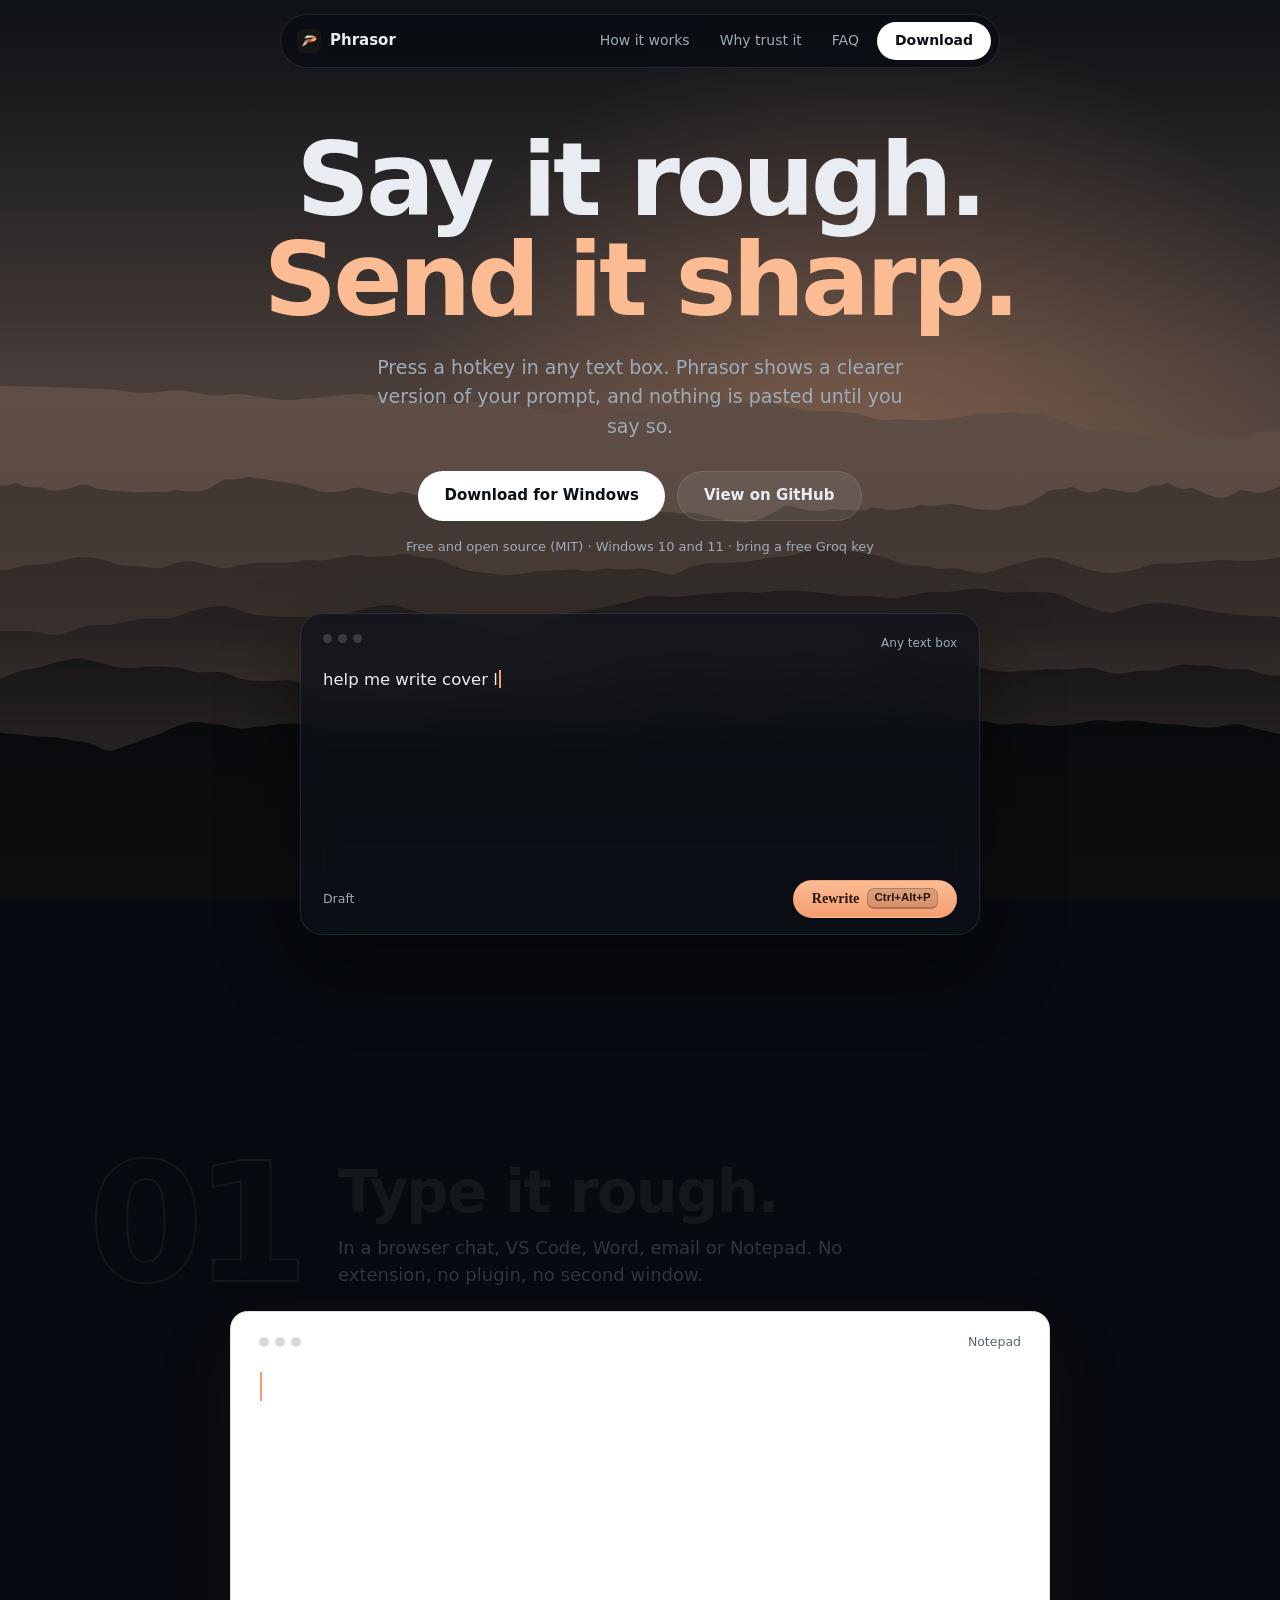
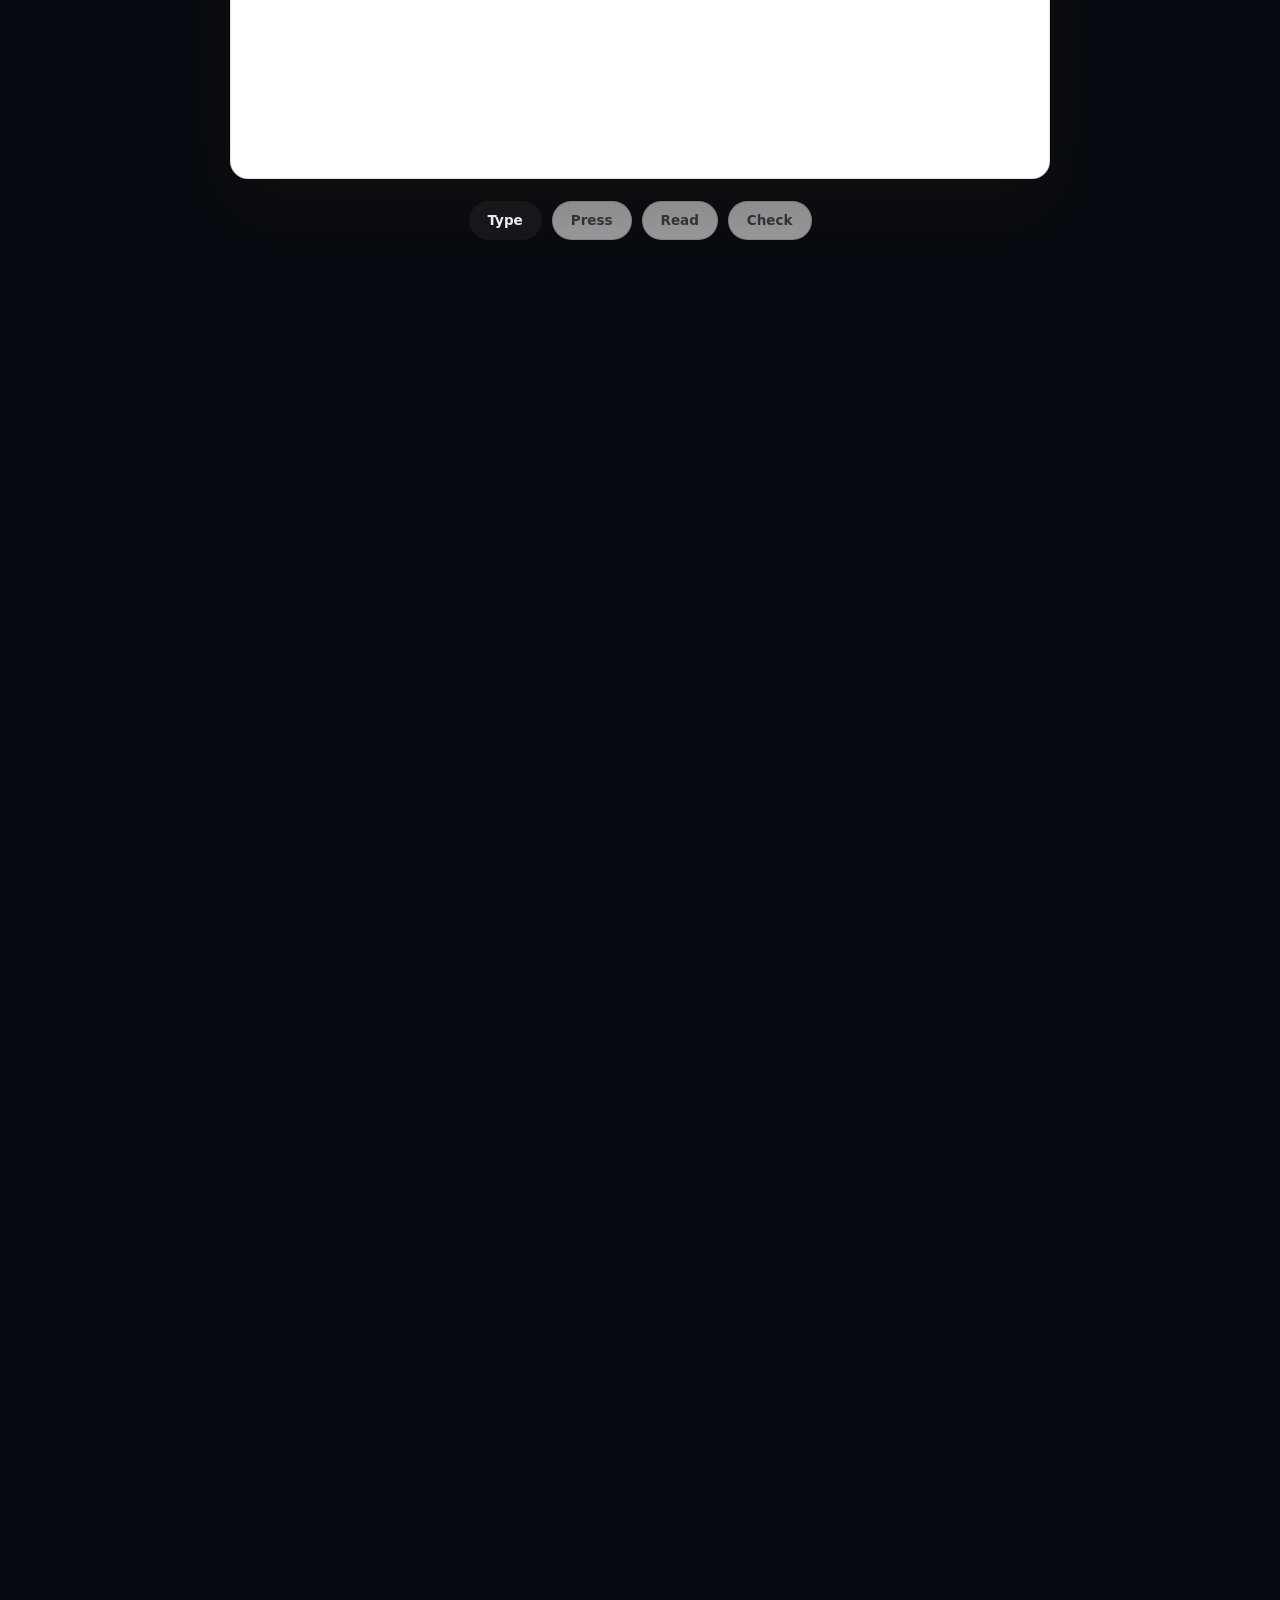
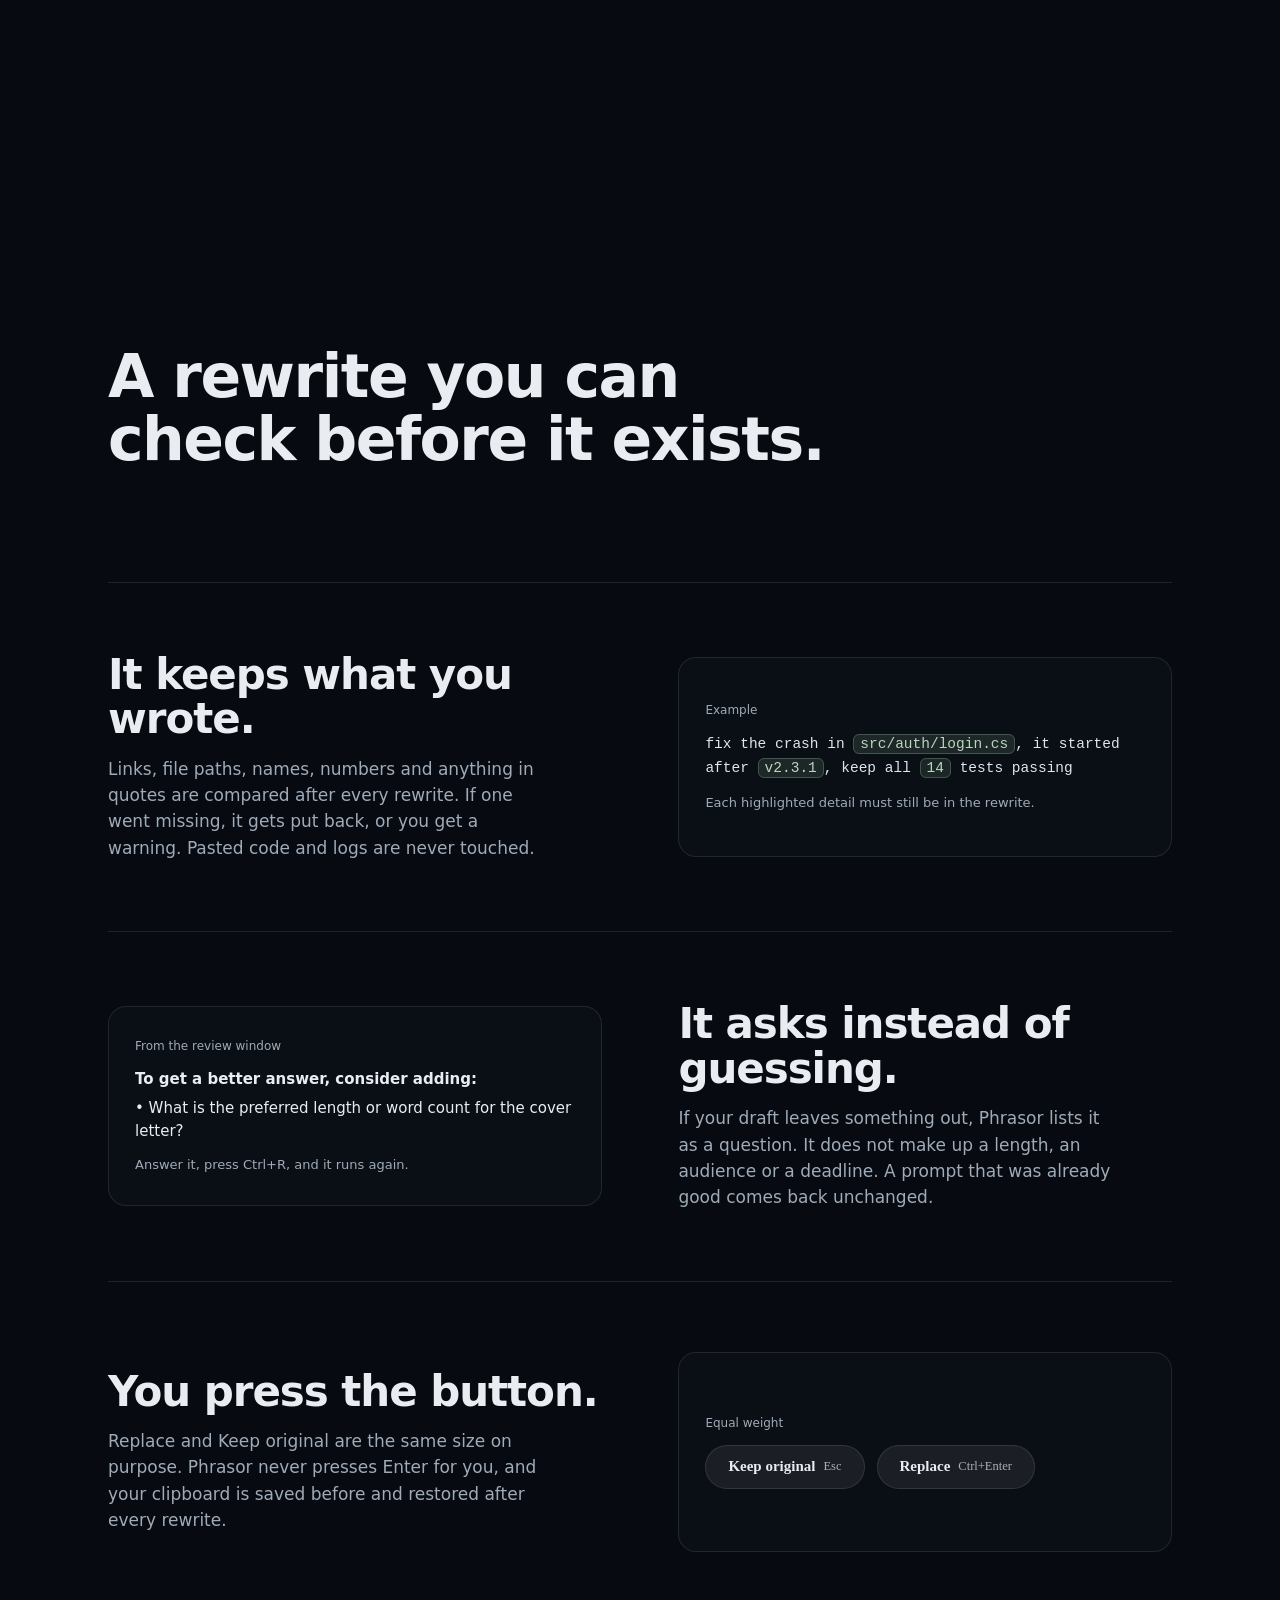
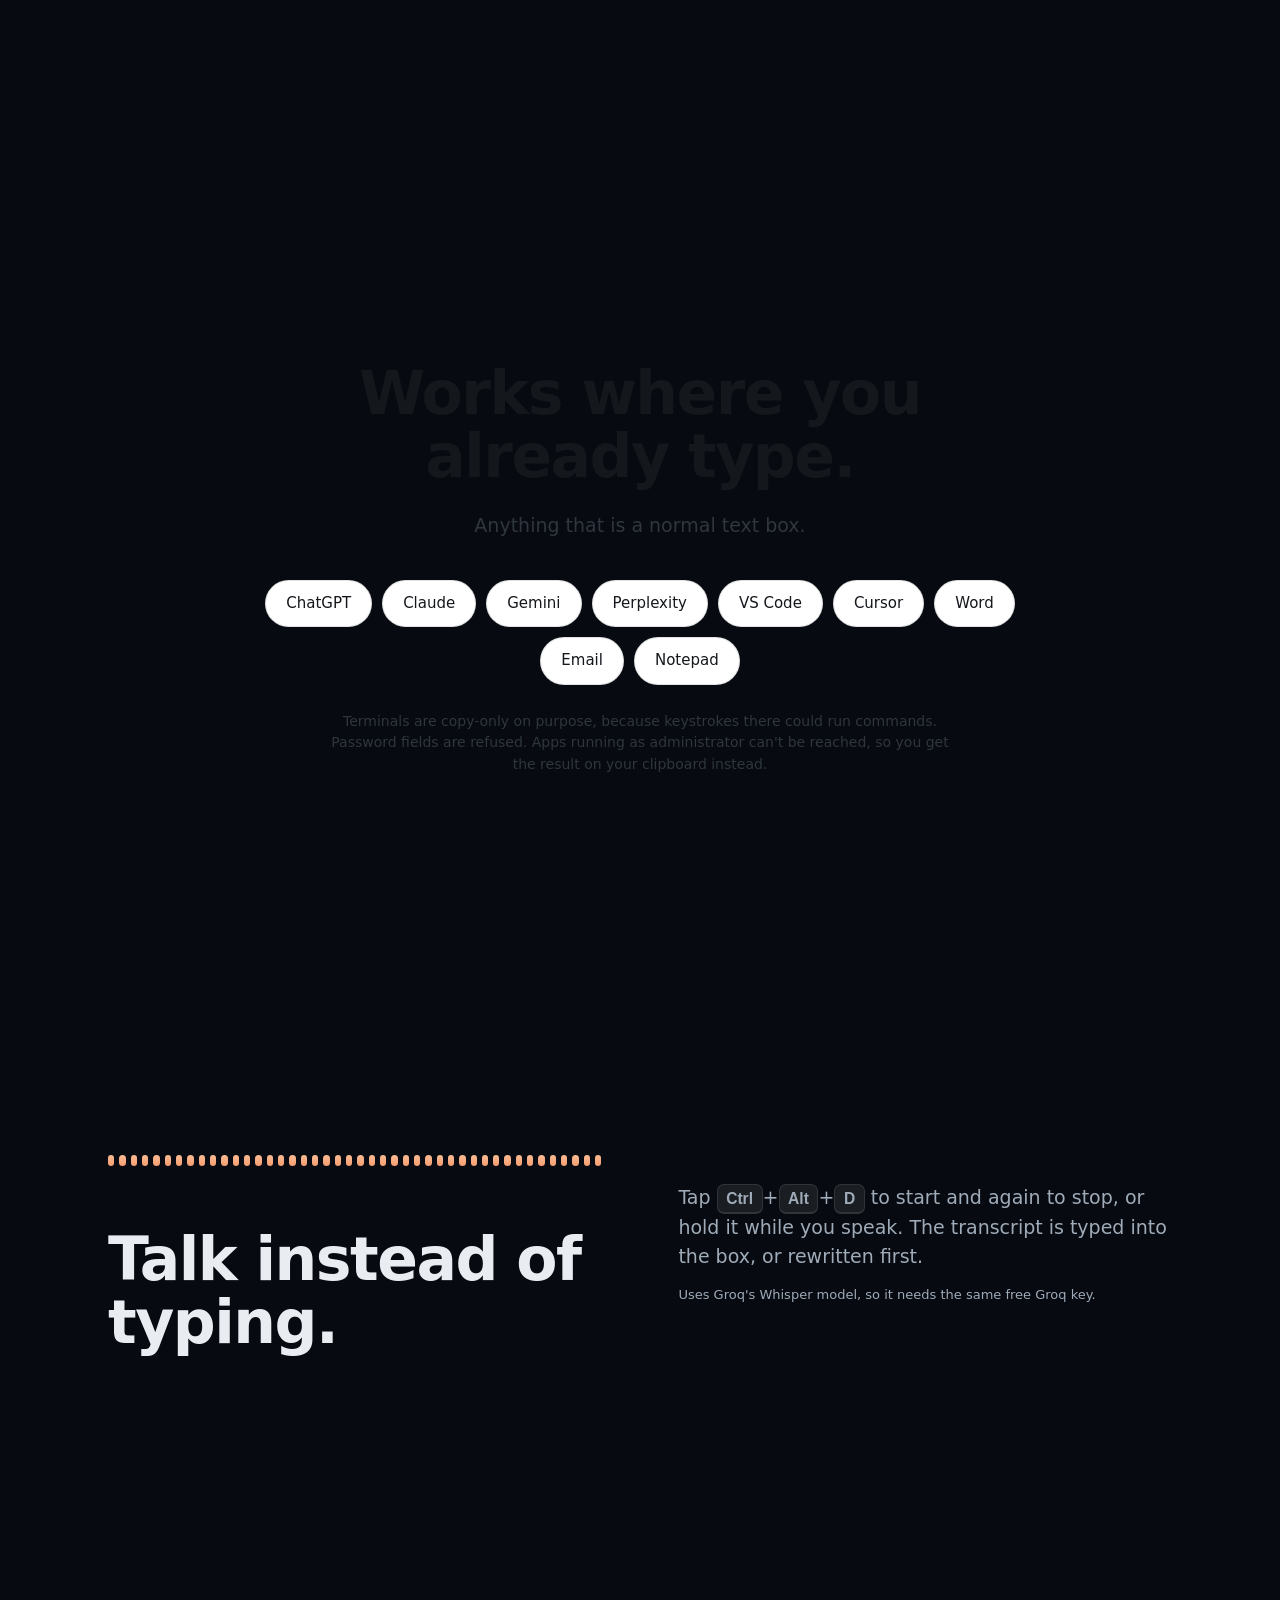
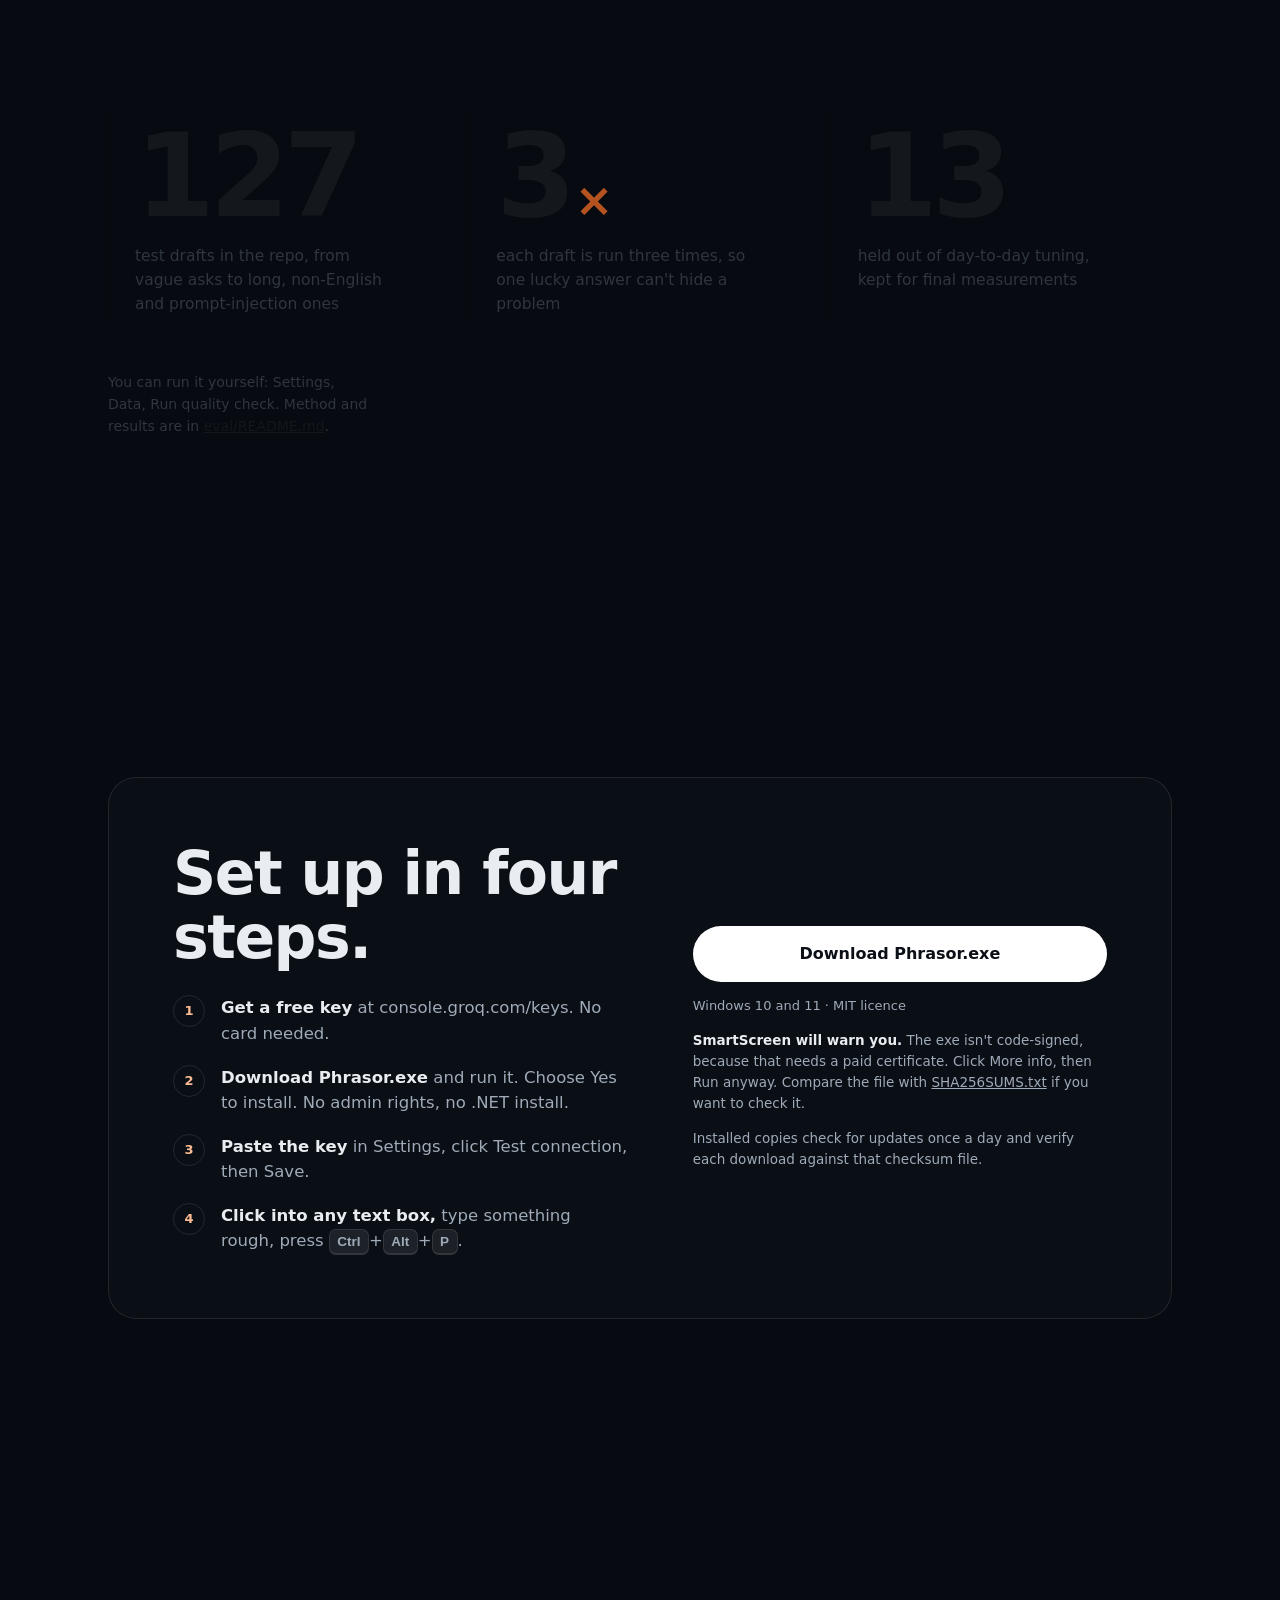
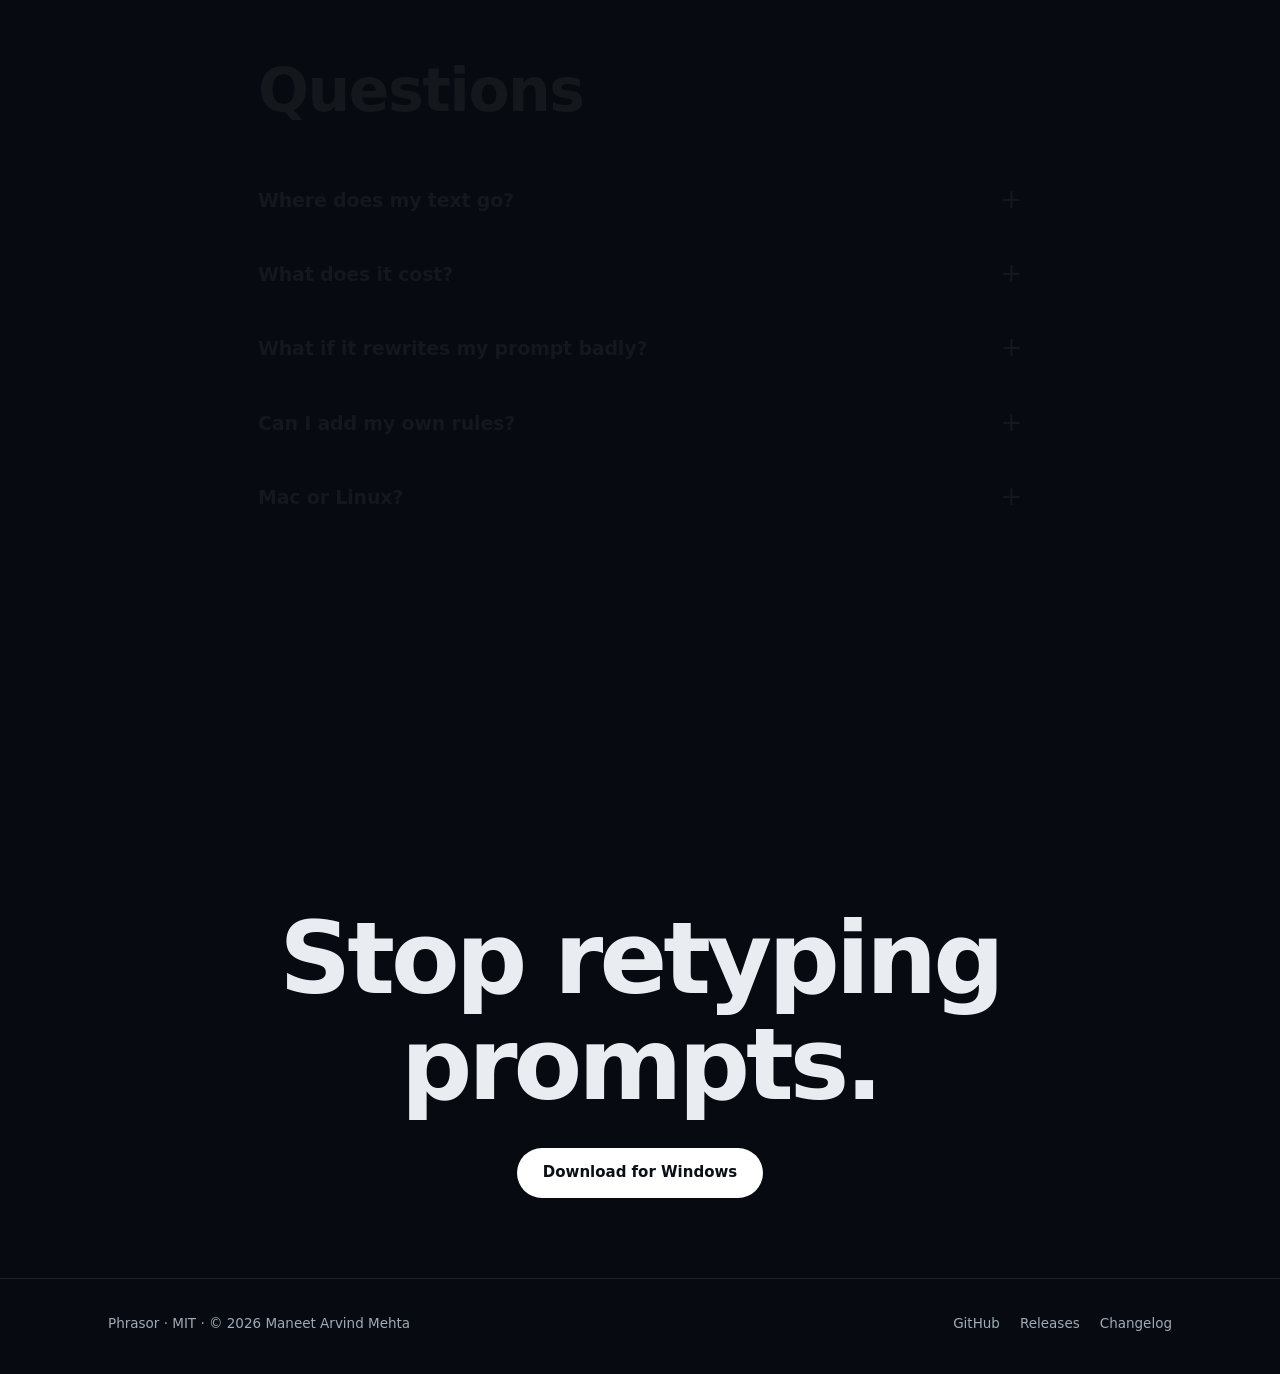
==== site/index.html @ 985789ff "docs: rename docs, site text and repo links to Phrasor (#171)" ====
<!DOCTYPE html>
<html lang="en">
<head>
<meta charset="utf-8">
<meta name="viewport" content="width=device-width,initial-scale=1">
<title>Phrasor: rough prompt in, clear prompt out</title>
<meta name="description" content="A free Windows tray app. Press a hotkey in any text box, read the rewrite, then decide whether it gets pasted.">
<link rel="preload" href="assets/fonts/inter-latin.woff2" as="font" type="font/woff2" crossorigin>
<link rel="icon" type="image/webp" href="media/icon.webp">
<meta name="theme-color" content="#070A10">
<style>
@font-face{font-family:Inter;font-style:normal;font-weight:300 800;font-display:swap;src:url(assets/fonts/inter-latin.woff2) format("woff2")}

:root{
  --ink:#070A10; --text:#E9EDF2; --muted:#9FABB8; --line:rgba(255,255,255,.10);
  --glass:rgba(13,17,25,.66); --peach:#F49D70; --peach-hi:#FBBC94; --green:#85AB8B;
  --r:18px;
}
*{box-sizing:border-box;margin:0;padding:0}
html{scroll-behavior:smooth}
body{background:var(--ink);color:var(--text);font-family:Inter,system-ui,sans-serif;font-optical-sizing:auto;line-height:1.55;-webkit-font-smoothing:antialiased;overflow-x:hidden}
#bg{position:fixed;inset:0;width:100%;height:100%;z-index:-2;display:block}
body::before{content:"";position:fixed;inset:0;z-index:-1;opacity:var(--ov,1);background:linear-gradient(180deg,rgba(5,8,13,.30),rgba(5,8,13,.18) 40%,rgba(5,8,13,.40));pointer-events:none}
a{color:inherit}
kbd{font:600 .82em/1 Inter,sans-serif;padding:.3em .55em;border-radius:7px;background:rgba(255,255,255,.08);border:1px solid var(--line);border-bottom-width:2px;white-space:nowrap}
.wrap{max-width:1120px;margin:0 auto;padding:0 28px}
h1,h2,h3{font-weight:600;letter-spacing:-.025em;line-height:1.06}
h2{font-size:clamp(34px,5vw,60px)}
.sub{color:var(--muted);font-size:clamp(16px,1.6vw,19px);max-width:520px}
.btn{display:inline-flex;align-items:center;gap:10px;height:50px;padding:0 26px;border-radius:999px;font-weight:600;font-size:15px;text-decoration:none;border:0;cursor:pointer;transition:transform .2s,background .2s}
.btn.w{background:#fff;color:#0B0F16}.btn.w:hover{transform:translateY(-2px);background:#f3f3f3}
.btn.g{background:rgba(255,255,255,.08);color:var(--text);border:1px solid var(--line)}.btn.g:hover{background:rgba(255,255,255,.14)}
section{position:relative}
.pad{padding:clamp(90px,14vw,170px) 0}

/* nav */
nav{position:fixed;top:14px;left:50%;transform:translateX(-50%);z-index:50;display:flex;align-items:center;gap:6px;padding:7px 8px 7px 16px;border-radius:999px;background:rgba(10,13,19,.86);backdrop-filter:blur(16px);-webkit-backdrop-filter:blur(16px);border:1px solid var(--line);width:min(720px,calc(100% - 24px))}
nav .brand{display:flex;align-items:center;gap:9px;font-weight:650;text-decoration:none;margin-right:auto;font-size:15px}
nav .brand img{width:24px;height:24px;border-radius:6px}
nav a.l{font-size:14px;color:var(--muted);text-decoration:none;padding:8px 12px;border-radius:999px}
nav a.l:hover{color:#fff;background:rgba(255,255,255,.07)}
nav .btn{height:38px;padding:0 18px;font-size:14px}
@media(max-width:640px){nav a.l{display:none}}

/* hero */
.hero{min-height:100vh;display:flex;align-items:center;padding:130px 0 80px;text-align:center}
.hero h1{font-size:clamp(44px,8vw,104px);letter-spacing:-.04em;line-height:.98}
.hero h1 em{font-style:normal;color:var(--peach-hi)}
.hero .sub{margin:22px auto 0;max-width:560px}
.hero .row{margin-top:30px;display:flex;gap:12px;justify-content:center;flex-wrap:wrap}
.note{margin-top:16px;font-size:13px;color:var(--muted)}
.rise{opacity:0;transform:translateY(22px);animation:rise .9s cubic-bezier(.2,.7,.2,1) forwards}
@keyframes rise{to{opacity:1;transform:none}}

/* composer demo */
.comp{margin:56px auto 0;width:min(680px,100%);text-align:left;background:var(--glass);backdrop-filter:blur(18px);-webkit-backdrop-filter:blur(18px);border:1px solid var(--line);border-radius:22px;padding:20px 22px 16px;position:relative;box-shadow:0 30px 80px rgba(0,0,0,.45)}
.comp .win{display:flex;gap:6px;margin-bottom:14px}
.comp .win i{width:9px;height:9px;border-radius:50%;background:rgba(255,255,255,.16)}
.comp .win span{margin-left:auto;font-size:12px;color:var(--muted)}
.comp .body{min-height:132px;font-size:16.5px;line-height:1.6;position:relative}
.comp .draft,.comp .imp{transition:opacity .5s,filter .5s}
.comp .draft.gone{opacity:0;filter:blur(6px)}
.comp .imp{position:absolute;inset:0;opacity:0}
.comp .imp.in{opacity:1}
.comp .imp p+p{margin-top:8px}
.caret{display:inline-block;width:2px;height:1.1em;background:var(--peach);vertical-align:-.18em;margin-left:1px;animation:blink 1s steps(1) infinite}
@keyframes blink{50%{opacity:0}}
mark{background:rgba(244,157,112,.22);color:var(--peach-hi);border-radius:5px;padding:0 3px}
.comp .q{margin-top:12px;font-size:13.5px;color:var(--muted);border-top:1px solid var(--line);padding-top:12px;opacity:0;transform:translateY(6px);transition:.5s}
.comp .q.in{opacity:1;transform:none}
.comp .q b{color:var(--text);font-weight:600}
.comp .bar{margin-top:14px;display:flex;align-items:center;gap:10px}
.comp .bar .hint{font-size:12.5px;color:var(--muted);margin-right:auto}
@media(max-width:480px){.comp .bar{flex-wrap:wrap;justify-content:flex-end}}
.pill{height:38px;padding:0 18px;border-radius:999px;border:1px solid var(--line);background:rgba(255,255,255,.07);color:var(--text);font:600 14px Inter;display:inline-flex;align-items:center;gap:8px;transition:.25s}
.pill.main{background:linear-gradient(180deg,var(--peach-hi),var(--peach));color:#2a1409;border-color:transparent}
.pill.press{transform:scale(.95)}
.pill.heat{box-shadow:0 0 0 6px rgba(244,157,112,.18)}
.pill[hidden]{display:none}
.cursor{position:absolute;left:0;top:0;width:18px;height:18px;pointer-events:none;opacity:0;transition:transform .9s cubic-bezier(.5,0,.2,1),opacity .3s;z-index:3}
.done{position:absolute;right:22px;bottom:70px;font-size:12.5px;color:var(--green);opacity:0;transition:.4s}
.done.in{opacity:1}

/* how it works: pinned workbench */
.how{height:440vh}
.pin{position:sticky;top:0;height:100vh;display:flex;align-items:center;padding-top:70px}
.pin .wrap{display:flex;flex-direction:column;gap:22px;width:100%;max-width:1160px}
.hd{display:grid;grid-template-columns:auto 1fr;gap:clamp(18px,3vw,44px);align-items:center}
.num{font-size:clamp(84px,13vw,176px);font-weight:700;line-height:.78;letter-spacing:-.06em;color:transparent;-webkit-text-stroke:2px #14171C;transition:transform .5s cubic-bezier(.2,.7,.2,1),opacity .4s}
.num.flip{transform:translateY(14px);opacity:0}
.txt{position:relative;min-height:clamp(96px,14vh,132px)}
.sr{position:absolute;width:1px;height:1px;overflow:hidden;clip-path:inset(50%);white-space:nowrap}
.step{position:absolute;inset:0;opacity:0;transform:translateY(20px);transition:opacity .5s,transform .5s;pointer-events:none}
.step.on{opacity:1;transform:none}
.step h3{font-size:clamp(32px,4.6vw,64px);margin-bottom:10px}
.step p{color:var(--muted);font-size:clamp(15px,1.5vw,18px);max-width:560px}
.stage{position:relative;height:min(52vh,540px);width:100%}
.layer{position:absolute;inset:0;display:grid;place-items:center;opacity:0;transform:translateY(26px) scale(.98);transition:opacity .55s,transform .7s cubic-bezier(.2,.7,.2,1);pointer-events:none}
.layer.on{opacity:1;transform:none}
.nw{position:relative;width:min(820px,100%);height:100%;background:#fff;border:1px solid var(--line);border-radius:18px;box-shadow:0 30px 70px rgba(50,35,20,.22);padding:20px 28px;overflow:hidden}
.nw .t{display:flex;gap:6px;margin-bottom:16px;align-items:center}
.nw .t i{width:10px;height:10px;border-radius:50%;background:rgba(20,24,29,.16)}
.nw .t span{margin-left:auto;font-size:12.5px;color:#5a636d}
.nw p{font:400 clamp(18px,2.3vw,26px)/1.6 Inter;color:#1b2027;letter-spacing:-.01em}
.nw.dim p{opacity:.5}
.scan{position:absolute;left:0;right:0;top:0;height:90px;background:linear-gradient(180deg,rgba(244,157,112,0),rgba(244,157,112,.38) 85%,rgba(244,157,112,.9));opacity:0}
.layer.on .scan{animation:scan 1.6s ease-in-out .4s infinite}
@keyframes scan{0%{transform:translateY(-100%);opacity:0}15%{opacity:1}85%{opacity:1}100%{transform:translateY(calc(min(52vh,540px)));opacity:0}}
.keyrow{position:absolute;inset:0;display:flex;flex-direction:column;align-items:center;justify-content:center;gap:18px;background:radial-gradient(closest-side,rgba(236,231,222,.85),rgba(236,231,222,0))}
.keys{display:flex;align-items:center;gap:14px}
.keys b{color:#58616B;font-weight:400;font-size:28px}
.keys kbd{font-size:clamp(26px,5vw,54px);padding:.6em .9em;border-radius:16px;background:#14171C;color:#fff;border:0;border-bottom:7px solid #000;opacity:0;transform:translateY(-70px)}
.layer.on .keys kbd{animation:drop .5s cubic-bezier(.3,1.4,.5,1) forwards}
.layer.on .keys kbd:nth-of-type(2){animation-delay:.2s}.layer.on .keys kbd:nth-of-type(3){animation-delay:.4s}
@keyframes drop{0%{opacity:0;transform:translateY(-70px)}70%{opacity:1;transform:translateY(4px);border-bottom-width:2px}100%{opacity:1;transform:translateY(3px);border-bottom-width:3px}}
.keyrow small{font-size:15px;color:#2a3037;background:rgba(255,255,255,.8);padding:7px 16px;border-radius:999px;border:1px solid var(--line)}
.ann{position:relative;width:min(100%,calc(min(52vh,540px)*1.3615));aspect-ratio:802/589}
.shot{width:100%;height:100%;display:block;border-radius:16px;border:1px solid rgba(20,24,29,.25);box-shadow:0 30px 70px rgba(50,35,20,.3)}
.tag{position:absolute;display:inline-flex;align-items:center;gap:7px;font-size:clamp(10.5px,1.15vw,13px);font-weight:600;color:#fff;background:#14171C;padding:6px 12px;border-radius:999px;white-space:nowrap;box-shadow:0 8px 20px rgba(0,0,0,.35);opacity:0;transform:translateY(8px) scale(.92)}
.tag::before{content:"";width:7px;height:7px;border-radius:50%;background:var(--c,#F49D70)}
.layer.on .tag{animation:pop .5s cubic-bezier(.2,.9,.3,1.2) forwards;animation-delay:calc(.35s + var(--i,0)*.18s)}
@keyframes pop{to{opacity:1;transform:none}}
.rail{display:flex;gap:10px;justify-content:center}
.rail span{font-size:13.5px;font-weight:600;color:#2F363E;padding:8px 18px;border-radius:999px;border:1px solid rgba(20,24,29,.14);background:rgba(255,255,255,.6);transition:.35s}
.rail span.on{background:#14171C;color:#fff;border-color:#14171C}
@media(max-width:820px){.hd{grid-template-columns:1fr;gap:6px}.num{font-size:72px}.how{height:480vh}.stage{height:44vh}.txt{min-height:120px}.ann{width:min(100%,calc(44vh*1.3615))}.keys kbd{font-size:24px}}

/* trust rows */
.trust h2{max-width:760px;margin-bottom:clamp(60px,9vw,110px)}
.tr{display:grid;grid-template-columns:1fr 1fr;gap:clamp(30px,6vw,90px);align-items:center;padding:clamp(40px,6vw,70px) 0;border-top:1px solid var(--line)}
.tr:nth-child(odd) .vis{order:-1}
.tr h3{font-size:clamp(28px,3.4vw,42px);margin-bottom:14px}
.tr p{color:var(--muted);font-size:17px;max-width:440px}
.vis{background:var(--glass);backdrop-filter:blur(16px);border:1px solid var(--line);border-radius:var(--r);padding:26px;min-height:200px;display:flex;flex-direction:column;justify-content:center;gap:12px}
.vis .lab{font-size:12px;color:var(--muted)}
.mono{font:500 14.5px/1.7 ui-monospace,"Cascadia Mono",Consolas,monospace;color:#dfe5ec}
.keep{display:inline;border-radius:6px;padding:1px 6px;background:rgba(133,171,139,.16);color:#b9d6be;border:1px solid rgba(133,171,139,.35)}
.arrow{color:var(--muted);font-size:13px}
.qbox{font-size:15px;line-height:1.55}.qbox b{display:block;margin-bottom:6px}
.eq{display:flex;gap:12px;flex-wrap:wrap}
.eq .pill{height:44px;padding:0 22px;font-size:15px}
.eq .pill small{opacity:.7;font-weight:500}
@media(max-width:820px){.tr{grid-template-columns:1fr}.tr:nth-child(odd) .vis{order:0}}

/* where */
.where .wrap{text-align:center}
.where h2{margin:0 auto 22px;max-width:760px}
.chips{display:flex;flex-wrap:wrap;gap:10px;justify-content:center;max-width:760px;margin:40px auto 0}
.chips span{padding:11px 20px;border-radius:999px;border:1px solid var(--line);background:var(--glass);backdrop-filter:blur(10px);font-weight:500;font-size:15px}
.where .sub{margin:0 auto}
.fine{margin-top:26px;font-size:14px;color:var(--muted);max-width:620px;margin-left:auto;margin-right:auto}

/* voice */
.voice .wrap{display:grid;grid-template-columns:1fr 1fr;gap:clamp(30px,6vw,90px);align-items:center}
.voice h2{margin-bottom:18px}
.wave{display:flex;align-items:center;gap:5px;height:90px;margin-bottom:22px}
.wave i{flex:1;max-width:7px;border-radius:4px;background:linear-gradient(var(--peach-hi),var(--peach));height:12%;animation:wv 1.2s ease-in-out infinite}
@keyframes wv{0%,100%{height:12%}50%{height:var(--h)}}
@media(max-width:820px){.voice .wrap{grid-template-columns:1fr}}

/* numbers */
.nums .wrap{display:grid;grid-template-columns:repeat(3,1fr);gap:20px;text-align:left}
.nums .c{border-left:1px solid var(--line);padding:6px 0 6px 26px}
.nums .big{font-size:clamp(64px,9vw,120px);font-weight:600;letter-spacing:-.05em;line-height:1}
.nums .big small{font-size:.4em;color:var(--peach-hi);letter-spacing:-.02em;margin-left:4px}
.nums p{color:var(--muted);margin-top:10px;max-width:260px;font-size:15.5px}
.nums .foot{grid-column:1/-1;margin-top:30px;font-size:14px;color:var(--muted)}
.nums .foot a{color:var(--text)}
@media(max-width:820px){.nums .wrap{grid-template-columns:1fr;gap:40px}}

/* install */
.inst .box{background:var(--glass);backdrop-filter:blur(18px);border:1px solid var(--line);border-radius:28px;padding:clamp(28px,5vw,64px);display:grid;grid-template-columns:1.1fr 1fr;gap:clamp(30px,5vw,70px)}
.inst h2{margin-bottom:26px}
.inst ol{list-style:none;counter-reset:s;display:grid;gap:18px}
.inst li{counter-increment:s;display:flex;gap:16px;color:var(--muted);font-size:16.5px}
.inst li::before{content:counter(s);flex:none;width:30px;height:30px;border-radius:50%;border:1px solid var(--line);display:grid;place-items:center;font-size:13px;font-weight:600;color:var(--peach-hi)}
.inst li b{color:var(--text);font-weight:600}
.inst .side{display:flex;flex-direction:column;gap:14px;justify-content:center}
.ver{font-size:13px;color:var(--muted)}
.side .btn{height:56px;font-size:16px;justify-content:center}
.side .small{font-size:13.5px;color:var(--muted)}
.side .small b{color:var(--text)}
@media(max-width:820px){.inst .box{grid-template-columns:1fr}}

/* faq */
.faq .wrap{max-width:820px}
.faq h2{margin-bottom:40px}
details{border-top:1px solid var(--line);padding:22px 0}
details:last-of-type{border-bottom:1px solid var(--line)}
summary{cursor:pointer;list-style:none;display:flex;justify-content:space-between;gap:20px;font-size:19px;font-weight:550;letter-spacing:-.01em}
summary::-webkit-details-marker{display:none}
summary::after{content:"+";font-weight:300;font-size:26px;line-height:1;color:var(--muted);transition:transform .3s}
details[open] summary::after{transform:rotate(45deg)}
details p{color:var(--muted);margin-top:12px;max-width:640px;font-size:16.5px}

/* close + footer */
.close{text-align:center;padding:clamp(100px,16vw,200px) 0 80px}
.close h2{font-size:clamp(44px,8vw,100px);letter-spacing:-.04em;margin-bottom:30px}
footer{padding:34px 0 40px;border-top:1px solid var(--line);font-size:13.5px;color:var(--muted)}
footer .wrap{display:flex;gap:20px;flex-wrap:wrap;align-items:center}
footer a{text-decoration:none}footer a:hover{color:#fff}
footer .sp{margin-left:auto}


/* light sections */
.light{color:#14171C;--text:#14171C;--muted:#2F363E;--line:rgba(20,24,29,.13);--glass:rgba(255,255,255,.72);--peach-hi:#B4531F}
.light kbd{background:rgba(20,24,29,.06)}
.light .btn.w{background:#14171C;color:#fff}.light .btn.w:hover{background:#000}
.light mark{background:rgba(244,157,112,.32);color:#7E3210}
.light .chips span{background:#fff;color:#14171C}
.light .vis{backdrop-filter:none}
.light .shot{box-shadow:0 24px 60px rgba(40,30,20,.22)}
.light .fake{background:#fff;color:#14171C}.light .fake p{color:#222831}.light .fake .t i{background:rgba(20,24,29,.16)}
.light .keys{background:#fff}
.light .layer.on .keys kbd{background:rgba(244,157,112,.28);border-color:rgba(180,83,31,.6);color:#7E3210}
.light .dots i{background:rgba(20,24,29,.16)}.light .dots i.on{background:#C2602F}
.light .cap{background:rgba(20,24,29,.78)}
.light .nums .big small,.light .step .n{color:#B4531F}
.light .num{-webkit-text-stroke-color:#14171C}
.light summary::after{color:#14171C}

/* reveal */
.rv.pre{opacity:0;transform:translateY(28px)}
.rv{transition:opacity .9s cubic-bezier(.2,.7,.2,1),transform .9s cubic-bezier(.2,.7,.2,1)}
@media(prefers-reduced-motion:reduce){
  *{animation:none!important;transition:none!important}
  .rise{opacity:1;transform:none}
  html{scroll-behavior:auto}
}
</style>
</head>
<body>
<canvas id="bg" aria-hidden="true"></canvas>

<nav>
  <a class="brand" href="#top"><img src="media/icon.webp" alt="">Phrasor</a>
  <a class="l" href="#how">How it works</a>
  <a class="l" href="#trust">Why trust it</a>
  <a class="l" href="#faq">FAQ</a>
  <a class="btn w" href="#install">Download</a>
</nav>

<header class="hero" id="top" data-th="d">
  <div class="wrap">
    <h1 class="rise">Say it rough.<br><em>Send it sharp.</em></h1>
    <p class="sub rise" style="animation-delay:.12s">Press a hotkey in any text box. Phrasor shows a clearer version of your prompt, and nothing is pasted until you say so.</p>
    <div class="row rise" style="animation-delay:.22s">
      <a class="btn w" href="#install">Download for Windows</a>
      <a class="btn g" href="https://github.com/Maneet7805/Phrasor">View on GitHub</a>
    </div>
    <p class="note rise" style="animation-delay:.3s">Free and open source (MIT) · Windows 10 and 11 · bring a free Groq key</p>

    <div class="comp rise" style="animation-delay:.4s" id="comp" aria-label="Animated demo: a rough prompt is rewritten and shown for review">
      <div class="win"><i></i><i></i><i></i><span id="appname">Any text box</span></div>
      <div class="body">
        <div class="draft" id="draft"></div>
        <div class="imp" id="imp"></div>
      </div>
      <div class="q" id="q"><b>To get a better answer, consider adding:</b> what is the preferred length or word count for the cover letter?</div>
      <div class="bar">
        <span class="hint" id="hint">Draft</span>
        <button class="pill" id="keep" hidden tabindex="-1">Keep original <kbd>Esc</kbd></button>
        <button class="pill main" id="forge" tabindex="-1">Rewrite <kbd style="background:rgba(0,0,0,.12);border-color:rgba(0,0,0,.2)">Ctrl+Alt+P</kbd></button>
      </div>
      <div class="done" id="done">Pasted. Nothing was sent.</div>
      <svg class="cursor" id="cur" viewBox="0 0 24 24"><path d="M4 2l15 9-6.5 1.7L9.5 19z" fill="#fff" stroke="#111" stroke-width="1.4" stroke-linejoin="round"/></svg>
    </div>
  </div>
</header>

<section class="how light" id="how" data-th="l">
  <div class="pin"><div class="wrap">
    <h2 class="sr">How it works</h2>
    <div class="hd">
      <div class="num" id="num">01</div>
      <div class="txt" id="steps">
        <div class="step on"><h3>Type it rough.</h3><p>In a browser chat, VS Code, Word, email or Notepad. No extension, no plugin, no second window.</p></div>
        <div class="step"><h3>Press the hotkey.</h3><p>Ctrl+Alt+P rewrites the whole box. Add Shift to rewrite only what you selected.</p></div>
        <div class="step"><h3>Read the rewrite.</h3><p>It opens in a review window next to your original. Edit it, answer its questions, or run it again.</p></div>
        <div class="step"><h3>Check every change.</h3><p>Removed words in red, added words in green. You decide what happens next.</p></div>
      </div>
    </div>
    <div class="stage" id="stage">
      <div class="layer on"><div class="nw"><div class="t"><i></i><i></i><i></i><span>Notepad</span></div><p id="tw"></p></div></div>
      <div class="layer"><div class="nw dim"><div class="t"><i></i><i></i><i></i><span>Notepad</span></div><p>help me write cover letter for software engineering internship at fintech startup mention skills c# python and that i built windows app that rewrites prompts keep brief</p><div class="scan"></div></div>
        <div class="keyrow"><div class="keys"><kbd>Ctrl</kbd><b>+</b><kbd>Alt</kbd><b>+</b><kbd>P</kbd></div><small>Add Shift to rewrite only the selected text</small></div></div>
      <div class="layer"><div class="ann"><img class="shot" src="media/review-improved.webp" alt="Phrasor review window showing the improved prompt, a follow-up question and what changed">
        <span class="tag" style="left:30%;top:1.2%;--i:0">Light, Standard or Detailed</span>
        <span class="tag" style="left:6%;top:49.5%;--i:1">Your rewrite. Edit it freely</span>
        <span class="tag" style="left:52%;top:77.5%;--i:2;--c:#85AB8B">Questions it couldn't guess</span>
        <span class="tag" style="left:3%;top:96.5%;--i:3">Replace or keep: your call</span></div></div>
      <div class="layer"><div class="ann"><img class="shot" src="media/review-changes.webp" alt="Changes tab with removed words struck in red and added words underlined in green">
        <span class="tag" style="left:6%;top:45%;--i:0;--c:#e06b6b">Removed</span>
        <span class="tag" style="left:22%;top:45%;--i:1;--c:#5fb36f">Added</span>
        <span class="tag" style="left:3%;top:96.5%;--i:2">Ctrl+Enter pastes. Esc keeps yours</span></div></div>
    </div>
    <div class="rail" id="dots"><span class="on">Type</span><span>Press</span><span>Read</span><span>Check</span></div>
  </div></div>
</section>

<section class="trust pad" id="trust" data-th="d">
  <div class="wrap">
    <h2 class="rv">A rewrite you can check before it exists.</h2>

    <div class="tr rv">
      <div>
        <h3>It keeps what you wrote.</h3>
        <p>Links, file paths, names, numbers and anything in quotes are compared after every rewrite. If one went missing, it gets put back, or you get a warning. Pasted code and logs are never touched.</p>
      </div>
      <div class="vis">
        <span class="lab">Example</span>
        <div class="mono">fix the crash in <span class="keep">src/auth/login.cs</span>, it started after <span class="keep">v2.3.1</span>, keep all <span class="keep">14</span> tests passing</div>
        <span class="arrow">Each highlighted detail must still be in the rewrite.</span>
      </div>
    </div>

    <div class="tr rv">
      <div>
        <h3>It asks instead of guessing.</h3>
        <p>If your draft leaves something out, Phrasor lists it as a question. It does not make up a length, an audience or a deadline. A prompt that was already good comes back unchanged.</p>
      </div>
      <div class="vis">
        <span class="lab">From the review window</span>
        <div class="qbox"><b>To get a better answer, consider adding:</b>• What is the preferred length or word count for the cover letter?</div>
        <span class="arrow">Answer it, press Ctrl+R, and it runs again.</span>
      </div>
    </div>

    <div class="tr rv">
      <div>
        <h3>You press the button.</h3>
        <p>Replace and Keep original are the same size on purpose. Phrasor never presses Enter for you, and your clipboard is saved before and restored after every rewrite.</p>
      </div>
      <div class="vis">
        <span class="lab">Equal weight</span>
        <div class="eq"><span class="pill">Keep original <small>Esc</small></span><span class="pill">Replace <small>Ctrl+Enter</small></span></div>
      </div>
    </div>
  </div>
</section>

<section class="where pad light" data-th="l">
  <div class="wrap">
    <h2 class="rv">Works where you already type.</h2>
    <p class="sub rv" style="margin:0 auto">Anything that is a normal text box.</p>
    <div class="chips rv"><span>ChatGPT</span><span>Claude</span><span>Gemini</span><span>Perplexity</span><span>VS Code</span><span>Cursor</span><span>Word</span><span>Email</span><span>Notepad</span></div>
    <p class="fine rv">Terminals are copy-only on purpose, because keystrokes there could run commands. Password fields are refused. Apps running as administrator can't be reached, so you get the result on your clipboard instead.</p>
  </div>
</section>

<section class="voice pad" data-th="d">
  <div class="wrap">
    <div class="rv">
      <div class="wave" id="wave" aria-hidden="true"></div>
      <h2>Talk instead of typing.</h2>
    </div>
    <div class="rv">
      <p class="sub">Tap <kbd>Ctrl</kbd>+<kbd>Alt</kbd>+<kbd>D</kbd> to start and again to stop, or hold it while you speak. The transcript is typed into the box, or rewritten first.</p>
      <p class="note" style="margin-top:14px">Uses Groq's Whisper model, so it needs the same free Groq key.</p>
    </div>
  </div>
</section>

<section class="nums pad light" id="proof" data-th="l">
  <div class="wrap">
    <div class="c rv"><div class="big"><span data-n="127">0</span></div><p>test drafts in the repo, from vague asks to long, non-English and prompt-injection ones</p></div>
    <div class="c rv"><div class="big"><span data-n="3">0</span><small>×</small></div><p>each draft is run three times, so one lucky answer can't hide a problem</p></div>
    <div class="c rv"><div class="big"><span data-n="13">0</span></div><p>held out of day-to-day tuning, kept for final measurements</p></div>
    <p class="foot rv">You can run it yourself: Settings, Data, Run quality check. Method and results are in <a href="https://github.com/Maneet7805/Phrasor/blob/main/eval/README.md">eval/README.md</a>.</p>
  </div>
</section>

<section class="inst pad" id="install" data-th="d">
  <div class="wrap">
    <div class="box rv">
      <div>
        <h2>Set up in four steps.</h2>
        <ol>
          <li><span><b>Get a free key</b> at console.groq.com/keys. No card needed.</span></li>
          <li><span><b>Download Phrasor.exe</b> and run it. Choose Yes to install. No admin rights, no .NET install.</span></li>
          <li><span><b>Paste the key</b> in Settings, click Test connection, then Save.</span></li>
          <li><span><b>Click into any text box,</b> type something rough, press <kbd>Ctrl</kbd>+<kbd>Alt</kbd>+<kbd>P</kbd>.</span></li>
        </ol>
      </div>
      <div class="side">
        <a class="btn w" href="https://github.com/Maneet7805/Phrasor/releases/latest/download/Phrasor.exe">Download Phrasor.exe</a>
        <span class="ver">Windows 10 and 11 · MIT licence</span>
        <p class="small"><b>SmartScreen will warn you.</b> The exe isn't code-signed, because that needs a paid certificate. Click More info, then Run anyway. Compare the file with <a href="https://github.com/Maneet7805/Phrasor/releases/latest/download/SHA256SUMS.txt">SHA256SUMS.txt</a> if you want to check it.</p>
        <p class="small">Installed copies check for updates once a day and verify each download against that checksum file.</p>
      </div>
    </div>
  </div>
</section>

<section class="faq pad light" id="faq" data-th="l">
  <div class="wrap">
    <h2 class="rv">Questions</h2>
    <details class="rv"><summary>Where does my text go?</summary><p>To the AI provider you chose (Groq by default), only after you press the hotkey. There is no Phrasor server. Your keys are encrypted with Windows DPAPI, and prompt text is never written to the log.</p></details>
    <details class="rv"><summary>What does it cost?</summary><p>The app is free. Groq's free tier allows 30 requests a minute and 1,000 a day, which is plenty for personal use. If you pick another provider, its own pricing applies.</p></details>
    <details class="rv"><summary>What if it rewrites my prompt badly?</summary><p>Press Esc and nothing changes. Your original is also kept in the tray menu under Copy last original text.</p></details>
    <details class="rv"><summary>Can I add my own rules?</summary><p>Yes. In Settings, Requirements, write standing requirements for each kind of task, or for all tasks. They are added word for word to the end of every rewrite and are never sent to the model.</p></details>
    <details class="rv"><summary>Mac or Linux?</summary><p>Not yet. Phrasor is a Windows 10 and 11 app.</p></details>
  </div>
</section>

<section class="close" data-th="d">
  <div class="wrap rv">
    <h2>Stop retyping prompts.</h2>
    <a class="btn w" href="#install">Download for Windows</a>
  </div>
</section>

<footer data-th="d">
  <div class="wrap">
    <span>Phrasor · MIT · © 2026 Maneet Arvind Mehta</span>
    <a class="sp" href="https://github.com/Maneet7805/Phrasor">GitHub</a>
    <a href="https://github.com/Maneet7805/Phrasor/releases">Releases</a>
    <a href="https://github.com/Maneet7805/Phrasor/blob/main/CHANGELOG.md">Changelog</a>
  </div>
</footer>

<script>
(()=>{
const reduce=matchMedia('(prefers-reduced-motion: reduce)').matches;
const $=id=>document.getElementById(id);

/* ---------- procedural landscape ---------- */
const cv=$('bg'),cx=cv.getContext('2d');
let W=0,H=0,dpr=1,prog=0;
const rng=a=>()=>{a|=0;a=a+0x6D2B79F5|0;let t=Math.imul(a^a>>>15,1|a);t=t+Math.imul(t^t>>>7,61|t)^t;return((t^t>>>14)>>>0)/4294967296};
function mkNoise(seed){const r=rng(seed),t=Array.from({length:512},r);
  const sm=u=>u*u*(3-2*u);
  const n=x=>{const i=Math.floor(x),f=x-i;return t[i&511]+(t[(i+1)&511]-t[i&511])*sm(f)};
  return (x,oct,ridged)=>{let a=1,f=1,s=0,m=0;for(let o=0;o<oct;o++){let v=n(x*f);if(ridged)v=1-Math.abs(2*v-1);s+=v*a;m+=a;a*=.5;f*=2.05}return s/m}}
const N=[0,1,2,3,4,5].map(i=>mkNoise(11+i*97));
const LAYERS=6;
const hx=h=>[parseInt(h.slice(1,3),16),parseInt(h.slice(3,5),16),parseInt(h.slice(5,7),16)];
const KEYS=[ // top, horizon, glow, near ridge
 {p:0,  top:hx('#0D1014'),hor:hx('#745D52'),glow:hx('#F2A679'),near:hx('#06070A')},
 {p:.5, top:hx('#0C1214'),hor:hx('#55625F'),glow:hx('#F5C9A0'),near:hx('#050709')},
 {p:1,  top:hx('#060A0B'),hor:hx('#26322F'),glow:hx('#E6E2D6'),near:hx('#030505')}];
const LKEYS=[
 {top:hx('#BDD9E8'),hor:hx('#FBE8CC'),glow:hx('#FFD59A'),far:hx('#B9D3C4'),near:hx('#5E8F63')},
 {top:hx('#B4D6EA'),hor:hx('#F3F0DA'),glow:hx('#FFE9A8'),far:hx('#A9CDB8'),near:hx('#55885C')},
 {top:hx('#C6DCE6'),hor:hx('#F6EAD3'),glow:hx('#FFDDA6'),far:hx('#B5CFBF'),near:hx('#5B8A63')}];
let L=0,LT=0;
const lerp=(a,b,t)=>a+(b-a)*t, mix=(a,b,t)=>a.map((v,i)=>lerp(v,b[i],t));
const rgb=c=>`rgb(${c[0]|0},${c[1]|0},${c[2]|0})`, rgba=(c,a)=>`rgba(${c[0]|0},${c[1]|0},${c[2]|0},${a})`;
function pal1(K,p){const k=p<.5?[K[0],K[1],p/.5]:[K[1],K[2],(p-.5)/.5];
  const f=o=>o.far||o.hor;return {top:mix(k[0].top,k[1].top,k[2]),hor:mix(k[0].hor,k[1].hor,k[2]),far:mix(f(k[0]),f(k[1]),k[2]),glow:mix(k[0].glow,k[1].glow,k[2]),near:mix(k[0].near,k[1].near,k[2])}}
function pal(p){const d=pal1(KEYS,p);if(L<.002)return d;const l=pal1(LKEYS,p);
  return {top:mix(d.top,l.top,L),hor:mix(d.hor,l.hor,L),far:mix(d.far,l.far,L),glow:mix(d.glow,l.glow,L),near:mix(d.near,l.near,L)}}
const stars=Array.from({length:130},(_,i)=>{const r=rng(900+i);return{x:r(),y:r()*.5,s:.4+r()*1.1,a:.3+r()*.7}});
function resize(){dpr=Math.min(devicePixelRatio||1,2);W=innerWidth;H=innerHeight;cv.width=W*dpr;cv.height=H*dpr;cx.setTransform(dpr,0,0,dpr,0,0);draw()}
function draw(){
  const P=pal(prog),hy=H*.58;
  let g=cx.createLinearGradient(0,0,0,hy+H*.05);g.addColorStop(0,rgb(P.top));g.addColorStop(1,rgb(P.hor));
  cx.fillStyle=g;cx.fillRect(0,0,W,H);
  const night=Math.max(0,(prog-.35)/.65)*(1-L);document.body.style.setProperty('--ov',(1-L).toFixed(3));
  cx.fillStyle='#fff';
  for(const s of stars){cx.globalAlpha=s.a*night*.85;cx.fillRect(s.x*W,s.y*H,s.s,s.s)}
  cx.globalAlpha=1;
  // sun to moon
  const sx=W*(.68-prog*.18), sy=hy-H*(.02+prog*.30), R=lerp(70,26,Math.min(1,prog*1.6));
  g=cx.createRadialGradient(sx,sy,0,sx,sy,R*7);g.addColorStop(0,rgba(P.glow,.42*(1-prog*.45)));g.addColorStop(1,rgba(P.glow,0));
  cx.fillStyle=g;cx.fillRect(0,0,W,H);
  cx.fillStyle=rgba(P.glow,prog<.5?.9:.92);cx.beginPath();cx.arc(sx,sy,R*.34,0,6.283);cx.fill();
  // ridges
  for(let i=0;i<LAYERS;i++){
    const t=i/(LAYERS-1),col=mix(P.far,P.near,Math.pow(t,.7)*.97+.03);
    const base=hy+H*(.015+i*.05)-prog*H*(.01+i*.03);
    const amp=H*(.17-i*.02), sc=(.0016+i*.0009), off=prog*W*(.04+i*.05)+i*313;
    cx.beginPath();cx.moveTo(0,H);
    for(let x=0;x<=W+8;x+=8){
      const n=N[i]((x+off)*sc,i<3?5:4,i<2);
      cx.lineTo(x,base-n*amp);
    }
    cx.lineTo(W,H);cx.closePath();
    g=cx.createLinearGradient(0,base-amp,0,base+H*.12);
    g.addColorStop(0,rgb(col));g.addColorStop(1,rgb(mix(col,P.hor,i<LAYERS-1?.55:.08)));
    cx.fillStyle=g;cx.fill();
    if(i===1||i===3){ // mist band
      const m=cx.createLinearGradient(0,base-amp*.35,0,base+H*.04);
      m.addColorStop(0,rgba(P.hor,0));m.addColorStop(1,rgba(P.hor,.20));
      cx.fillStyle=m;cx.fillRect(0,base-amp*.35,W,amp*.35+H*.04);
    }
  }
}
let raf=0;
const ths=[...document.querySelectorAll('[data-th]')];
function theme(){const m=innerHeight*.5;for(const e of ths){const r=e.getBoundingClientRect();if(r.top<=m&&r.bottom>m){LT=e.dataset.th==='l'?1:0;break}}}
function tick(){raf=0;L+=(LT-L)*.12;if(Math.abs(LT-L)<.004)L=LT;draw();if(L!==LT)raf=requestAnimationFrame(tick)}
function onScroll(){theme();
  const max=document.documentElement.scrollHeight-innerHeight;
  prog=max>0?Math.min(1,Math.max(0,scrollY/max)):0;
  if(!raf)raf=requestAnimationFrame(tick);
}
addEventListener('resize',resize);addEventListener('scroll',()=>{onScroll();pin()},{passive:true});

/* ---------- pinned how-it-works ---------- */
const how=$('how'),steps=[...document.querySelectorAll('#steps .step')],layers=[...document.querySelectorAll('#stage .layer')],dots=[...document.querySelectorAll('#dots span')],num=$('num'),tw=$('tw');
const TW='help me write cover letter for software engineering internship at fintech startup mention skills c# python and that i built windows app that rewrites prompts keep brief';
let cur=-1;
function pin(){
  const r=how.getBoundingClientRect(),span=how.offsetHeight-innerHeight;
  const p=Math.min(.999,Math.max(0,-r.top/span));
  const x=p*steps.length,k=Math.floor(x),lp=x-k;
  if(k===0)tw.innerHTML=TW.slice(0,Math.round(TW.length*Math.min(1,lp*1.6)))+'<span class="caret"></span>';
  else if(cur===0||cur===-1)tw.textContent=TW;
  if(k===cur)return;cur=k;
  num.classList.add('flip');setTimeout(()=>{num.textContent='0'+(k+1);num.classList.remove('flip')},180);
  steps.forEach((e,i)=>e.classList.toggle('on',i===k));
  layers.forEach((e,i)=>e.classList.toggle('on',i===k));
  dots.forEach((e,i)=>e.classList.toggle('on',i===k));
}
if(reduce)tw.textContent=TW;

/* ---------- reveals + counters ---------- */
const rv=[...document.querySelectorAll('.rv')];
if(!reduce&&'IntersectionObserver' in window){
  rv.forEach(e=>e.classList.add('pre'));
  const io=new IntersectionObserver(es=>es.forEach(en=>{if(en.isIntersecting){en.target.classList.remove('pre');io.unobserve(en.target)}}),{threshold:.15});
  rv.forEach(e=>io.observe(e));
}
const cio=new IntersectionObserver(es=>es.forEach(en=>{
  if(!en.isIntersecting)return;cio.unobserve(en.target);
  const el=en.target,to=+el.dataset.n;
  if(reduce){el.textContent=to;return}
  const t0=performance.now(),d=1400;
  (function f(t){const k=Math.min(1,(t-t0)/d),e=1-Math.pow(1-k,3);el.textContent=Math.round(to*e);if(k<1)requestAnimationFrame(f)})(t0);
}),{threshold:.6});
document.querySelectorAll('[data-n]').forEach(e=>cio.observe(e));

/* ---------- waveform ---------- */
const wave=$('wave');
for(let i=0;i<44;i++){const b=document.createElement('i');
  b.style.setProperty('--h',(25+Math.abs(Math.sin(i*.55))*65+Math.random()*10)+'%');
  b.style.animationDelay=(-Math.random()*1.2)+'s';wave.appendChild(b)}

/* ---------- hero demo ---------- */
const TEXT='help me write cover letter for software engineering internship at fintech startup mention skills c# python and that i built windows app that rewrites prompts keep brief';
const IMP=['Help me write a <mark>concise</mark> cover letter for a software engineering internship at a fintech startup. Mention my skills in C# and Python, and that I built a Windows app that rewrites prompts. <mark>Keep it brief.</mark>'];
const draft=$('draft'),imp=$('imp'),q=$('q'),forge=$('forge'),keep=$('keep'),done=$('done'),hint=$('hint'),cur_=$('cur'),comp=$('comp');
comp.addEventListener('animationend',()=>{comp.classList.remove('rise');comp.style.opacity=1});
const sleep=ms=>new Promise(r=>setTimeout(r,ms));
let token=0,visible=true;
new IntersectionObserver(e=>{visible=e[0].isIntersecting}).observe(comp);
function reset(){
  draft.className='draft';draft.textContent='';imp.className='imp';imp.innerHTML='';q.className='q';done.className='done';
  keep.hidden=true;forge.hidden=false;forge.className='pill main';forge.innerHTML='Rewrite <kbd style="background:rgba(0,0,0,.12);border-color:rgba(0,0,0,.2)">Ctrl+Alt+P</kbd>';hint.textContent='Draft';cur_.style.opacity=0;cur_.style.transform='translate('+Math.min(560,comp.clientWidth-40)+'px,260px)';
}
function showFinal(){
  draft.textContent=TEXT;draft.classList.add('gone');imp.innerHTML='<p>'+IMP[0]+'</p>';imp.classList.add('in');q.classList.add('in');
  hint.textContent='Review';keep.hidden=false;forge.innerHTML='Replace <kbd style="background:rgba(0,0,0,.12);border-color:rgba(0,0,0,.2)">Ctrl+Enter</kbd>';
}
async function cycle(my){
  const ok=()=>my===token;
  reset();await sleep(700);if(!ok())return;
  for(let i=0;i<=TEXT.length;i++){
    draft.innerHTML=TEXT.slice(0,i).replace(/</g,'&lt;')+'<span class="caret"></span>';
    await sleep(i%7===0?38:16);if(!ok())return;
    while(!visible&&ok())await sleep(300);
  }
  draft.textContent=TEXT;await sleep(900);if(!ok())return;
  // cursor to button
  const cb=comp.getBoundingClientRect(),fb=forge.getBoundingClientRect();
  cur_.style.opacity=1;await sleep(60);
  cur_.style.transform=`translate(${fb.left-cb.left+fb.width*.55}px,${fb.top-cb.top+fb.height*.5}px)`;
  await sleep(1000);if(!ok())return;
  forge.classList.add('press','heat');hint.textContent='Rewriting…';await sleep(220);forge.classList.remove('press');
  await sleep(700);if(!ok())return;
  cur_.style.opacity=0;draft.classList.add('gone');
  imp.innerHTML='<p>'+IMP[0]+'</p>';imp.classList.add('in');
  forge.classList.remove('heat');hint.textContent='Review';
  keep.hidden=false;forge.innerHTML='Replace <kbd style="background:rgba(0,0,0,.12);border-color:rgba(0,0,0,.2)">Ctrl+Enter</kbd>';
  await sleep(500);q.classList.add('in');
  await sleep(2800);if(!ok())return;
  forge.classList.add('press');await sleep(200);forge.classList.remove('press');
  done.classList.add('in');await sleep(2600);if(!ok())return;
  comp.style.transition='opacity .6s';comp.style.opacity=.0;await sleep(650);
  comp.style.opacity=1;if(ok())cycle(my);
}
if(reduce){showFinal()}else{cycle(++token)}

/* init */
resize();onScroll();pin();
})();
</script>
</body>
</html>
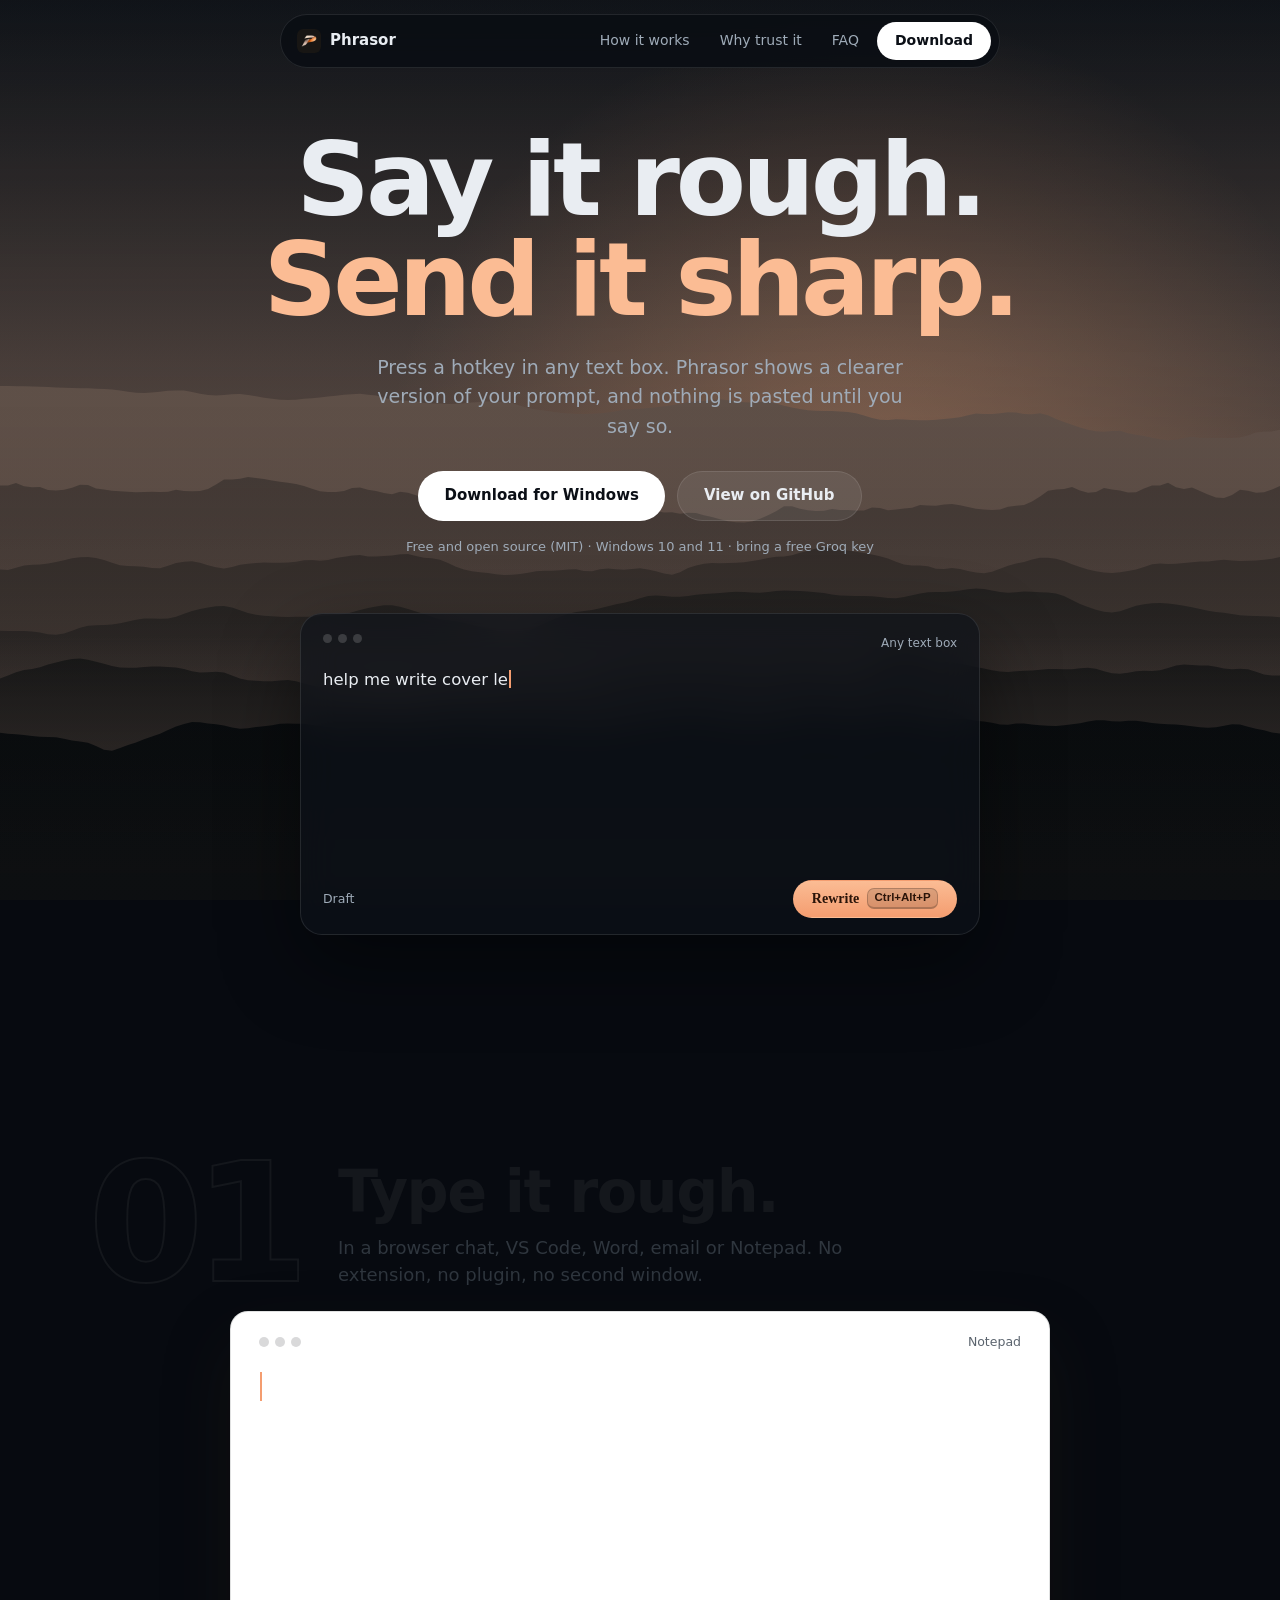
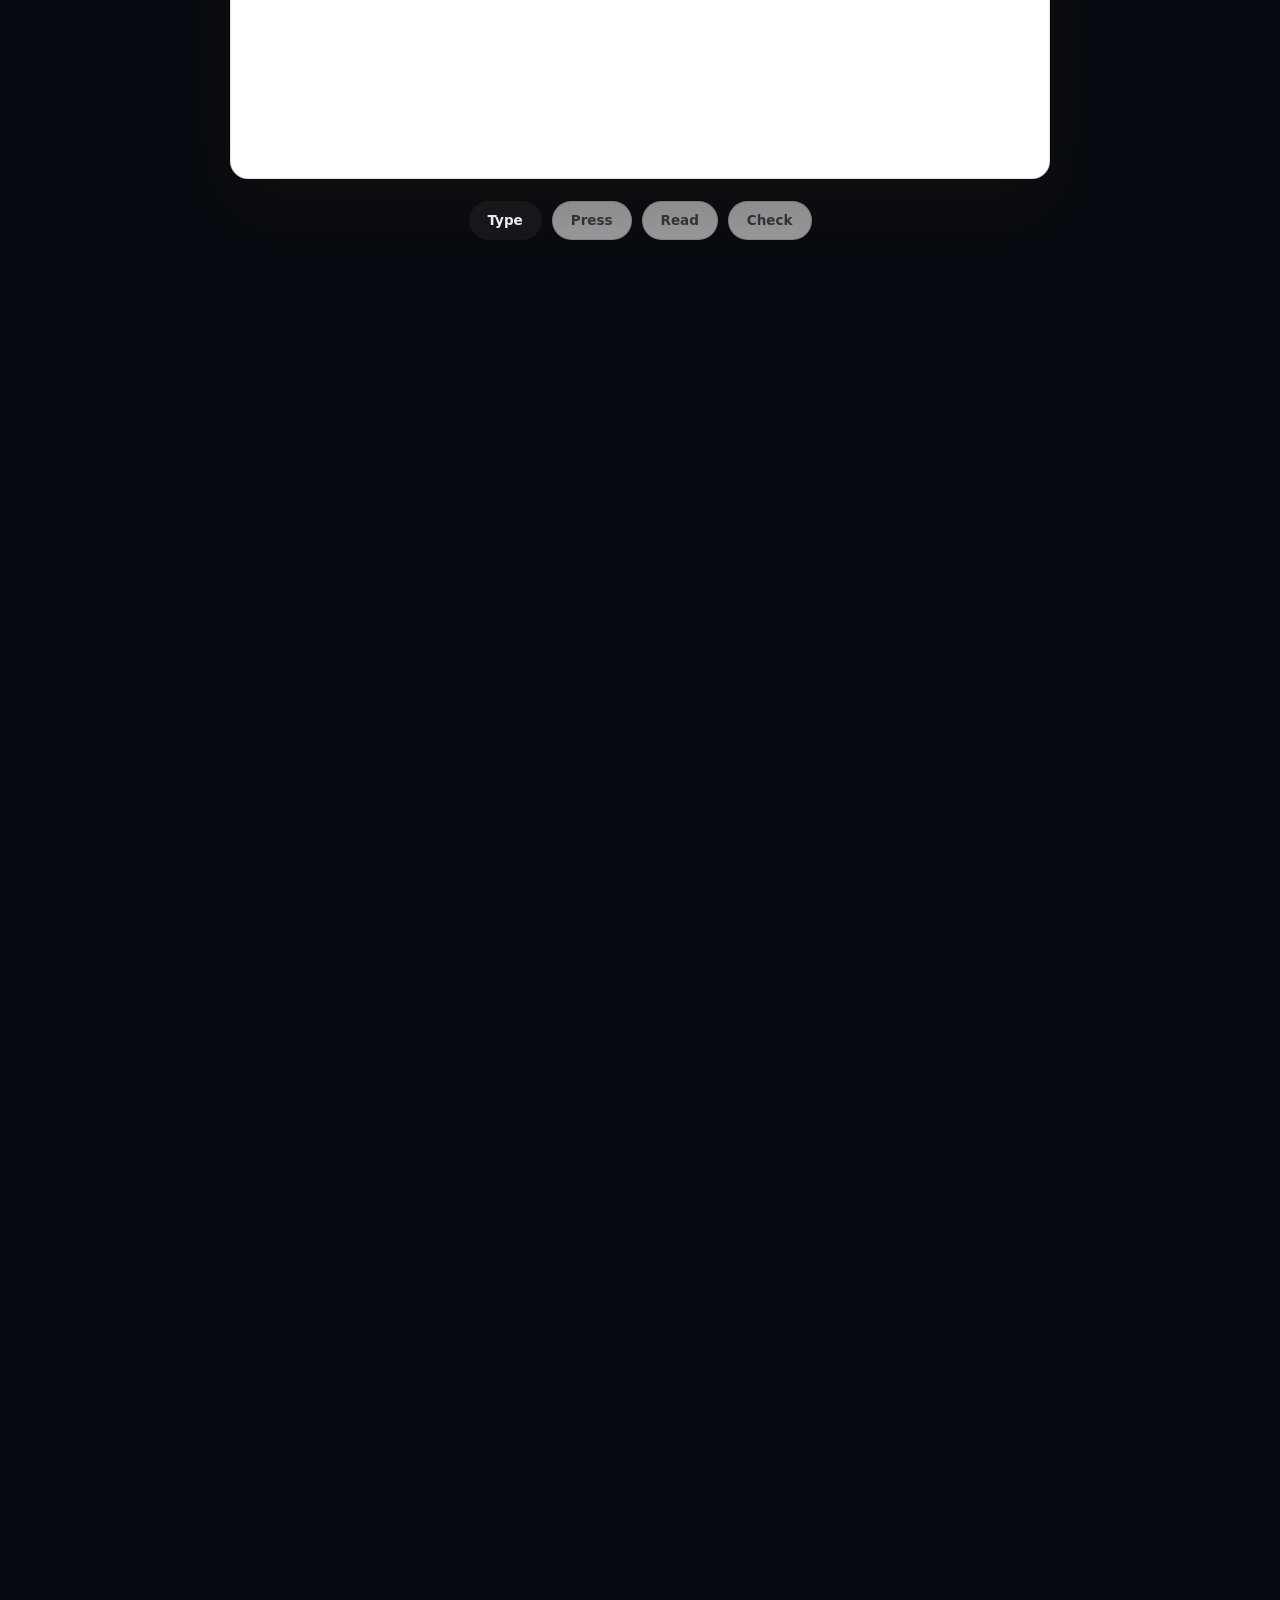
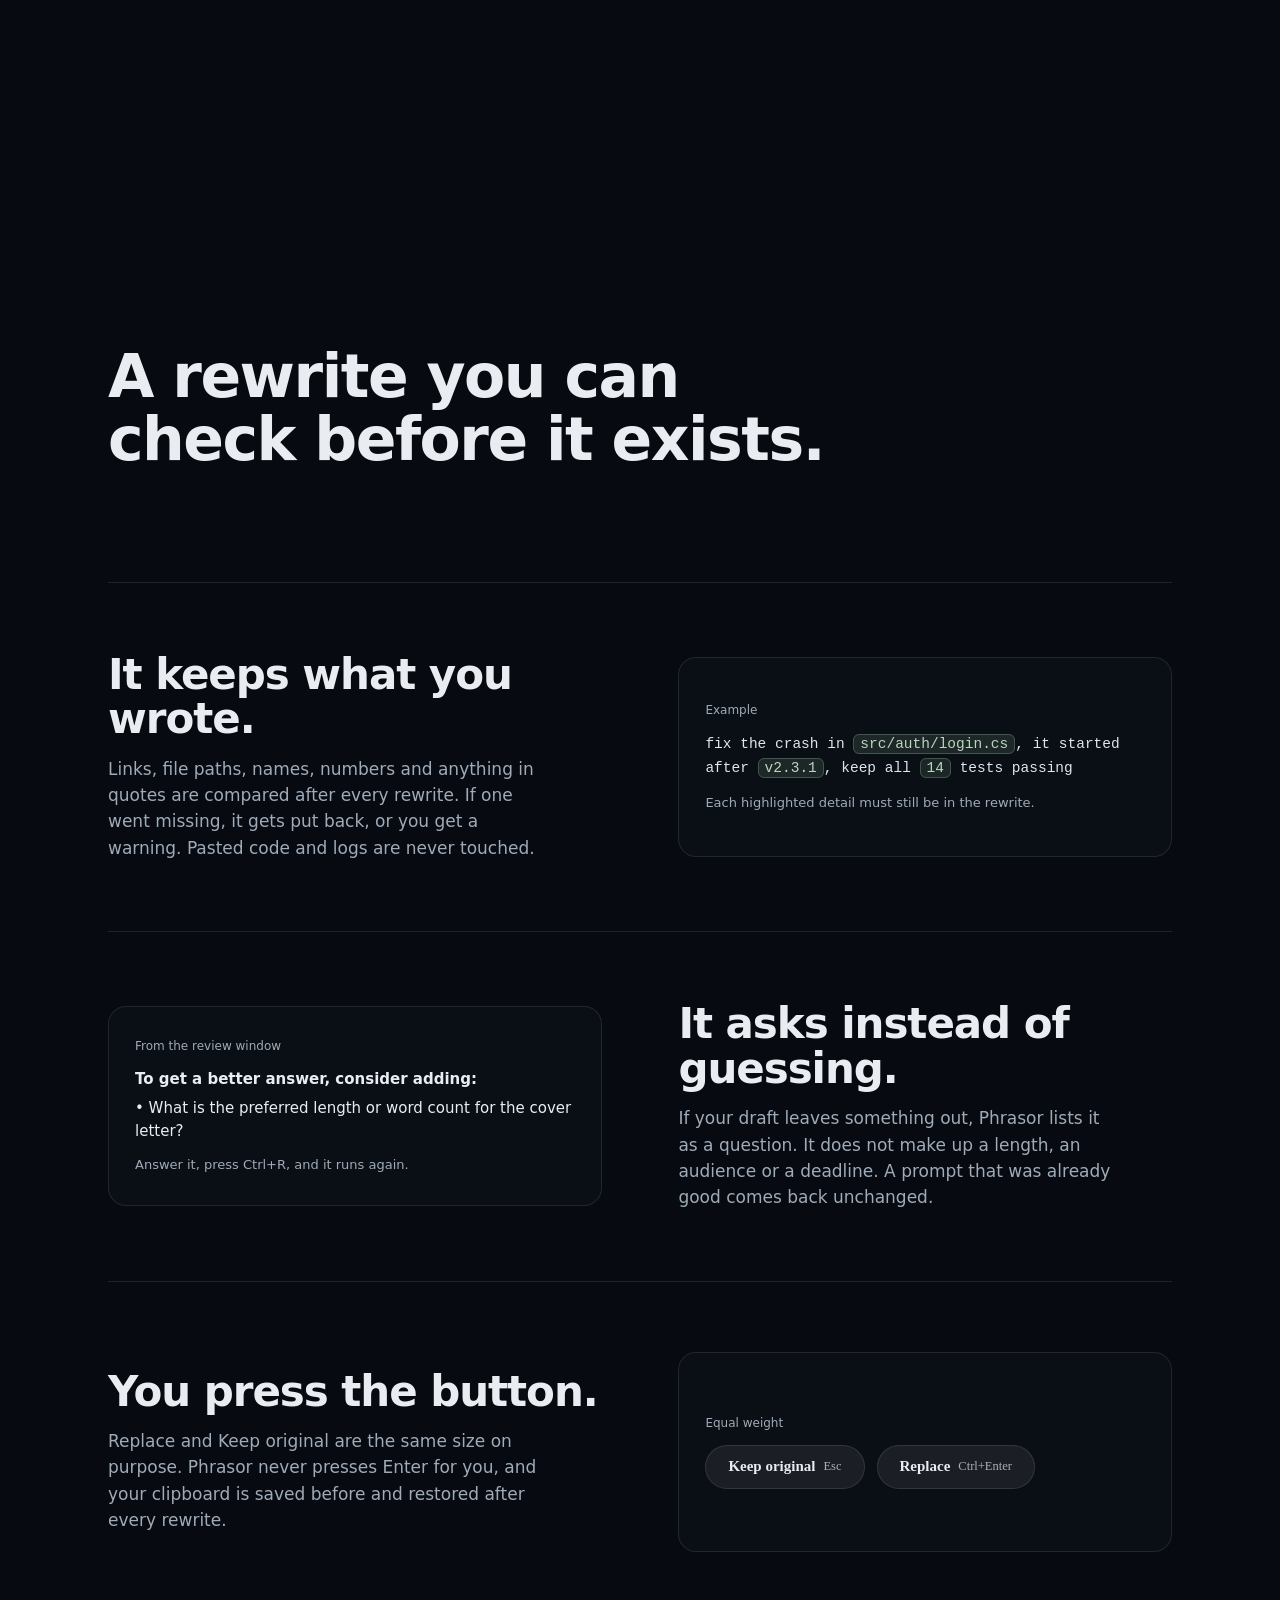
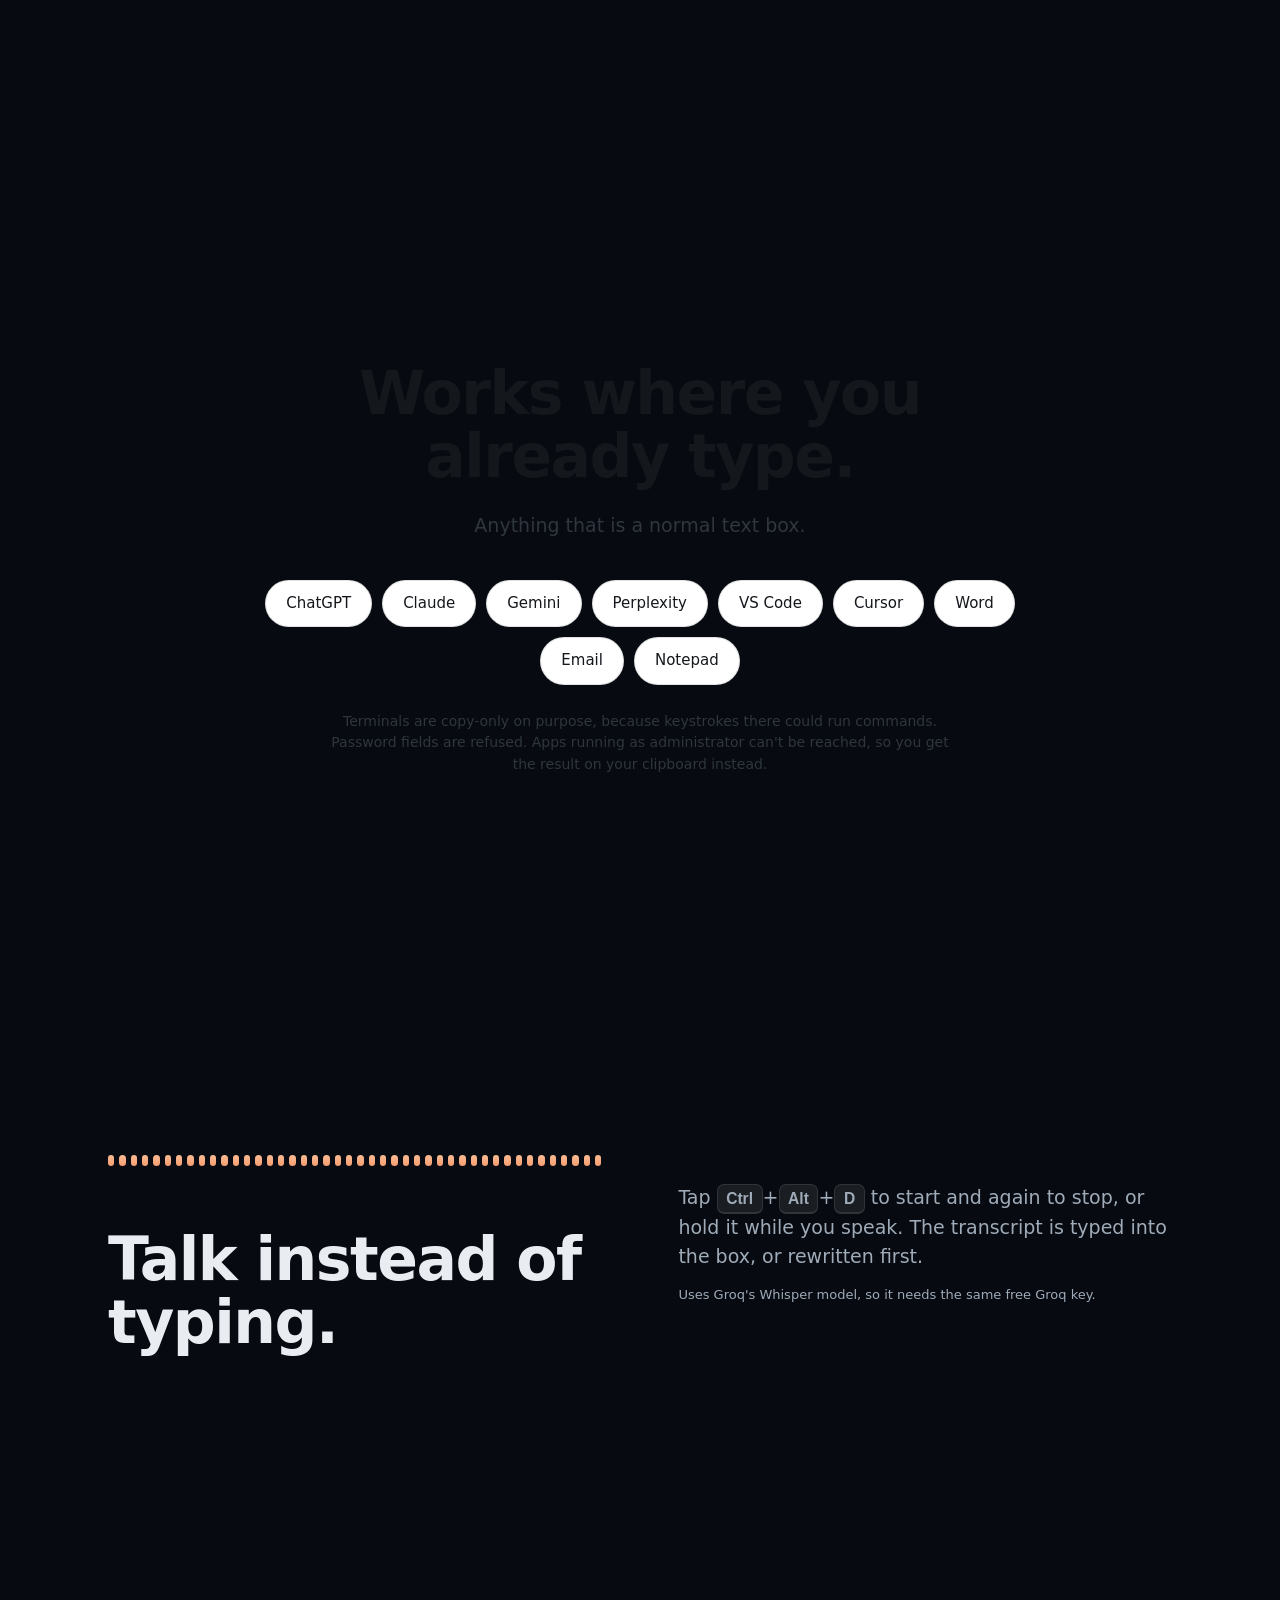
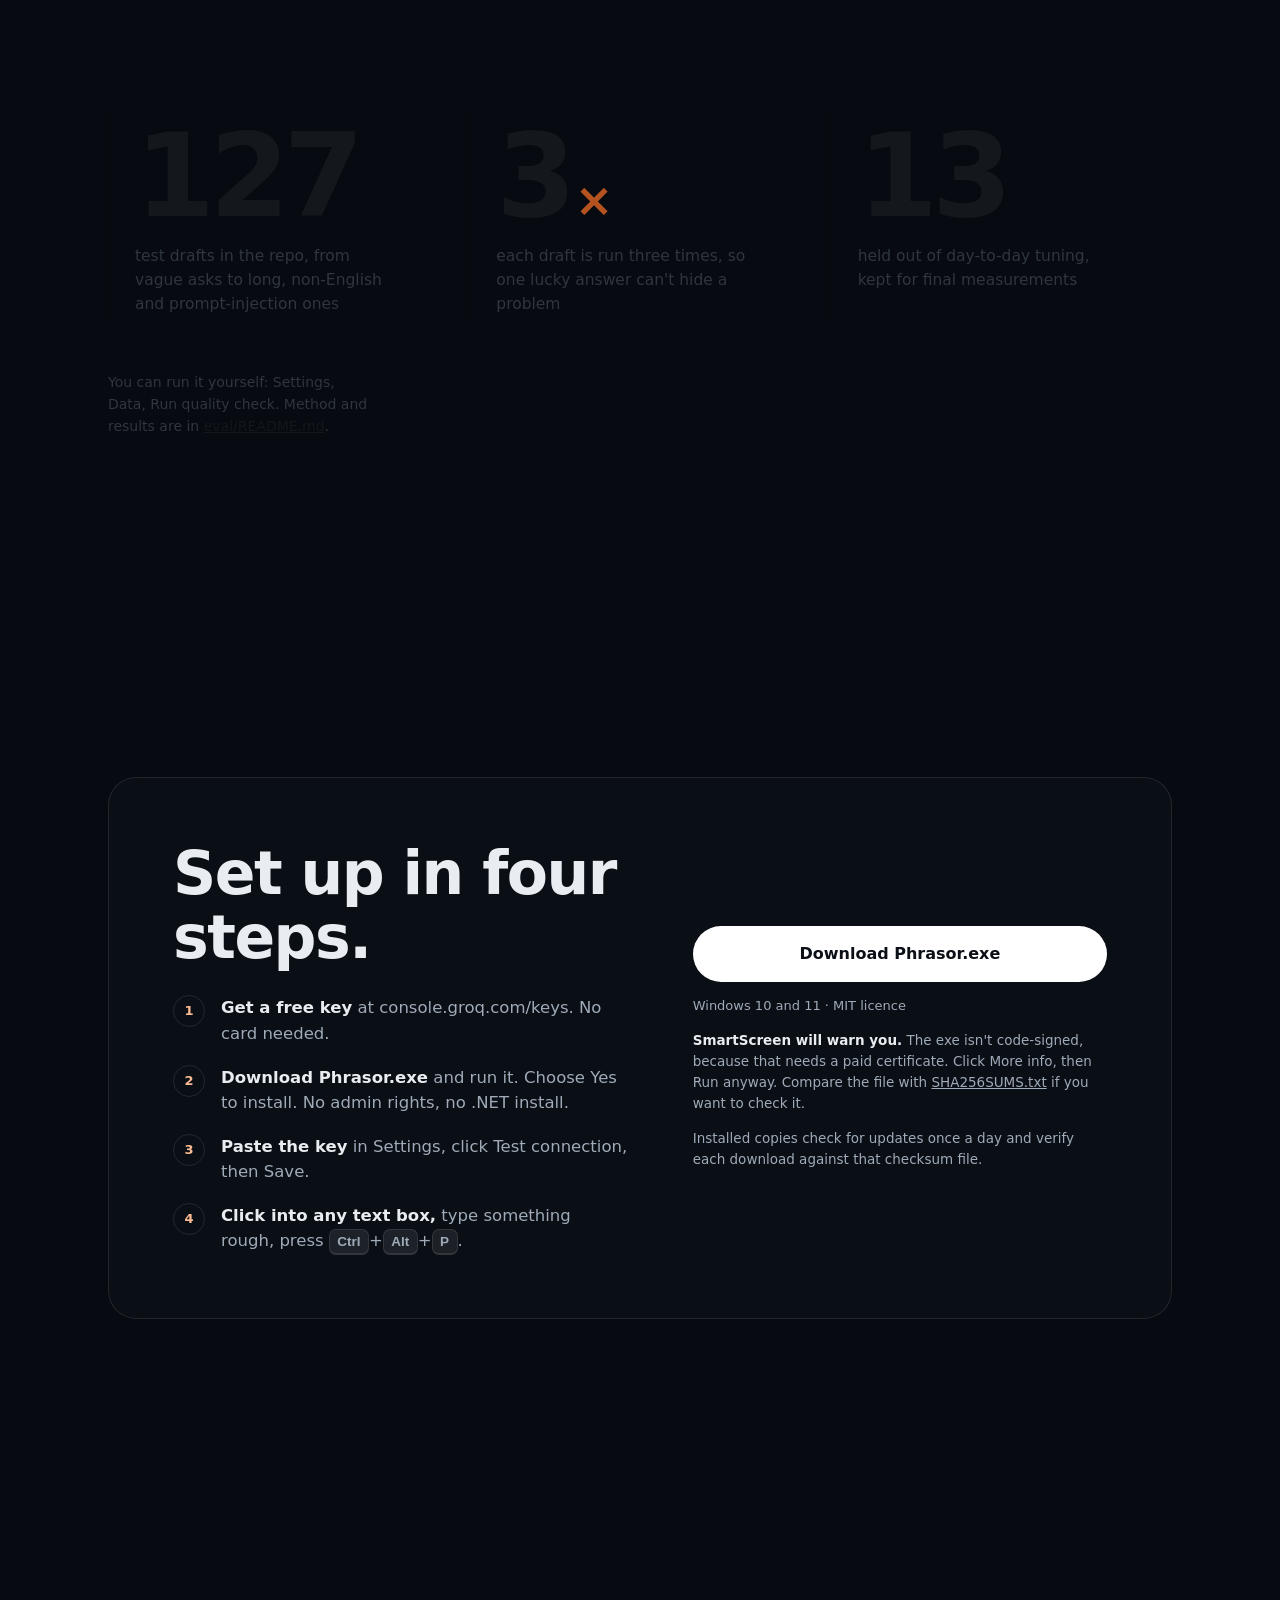
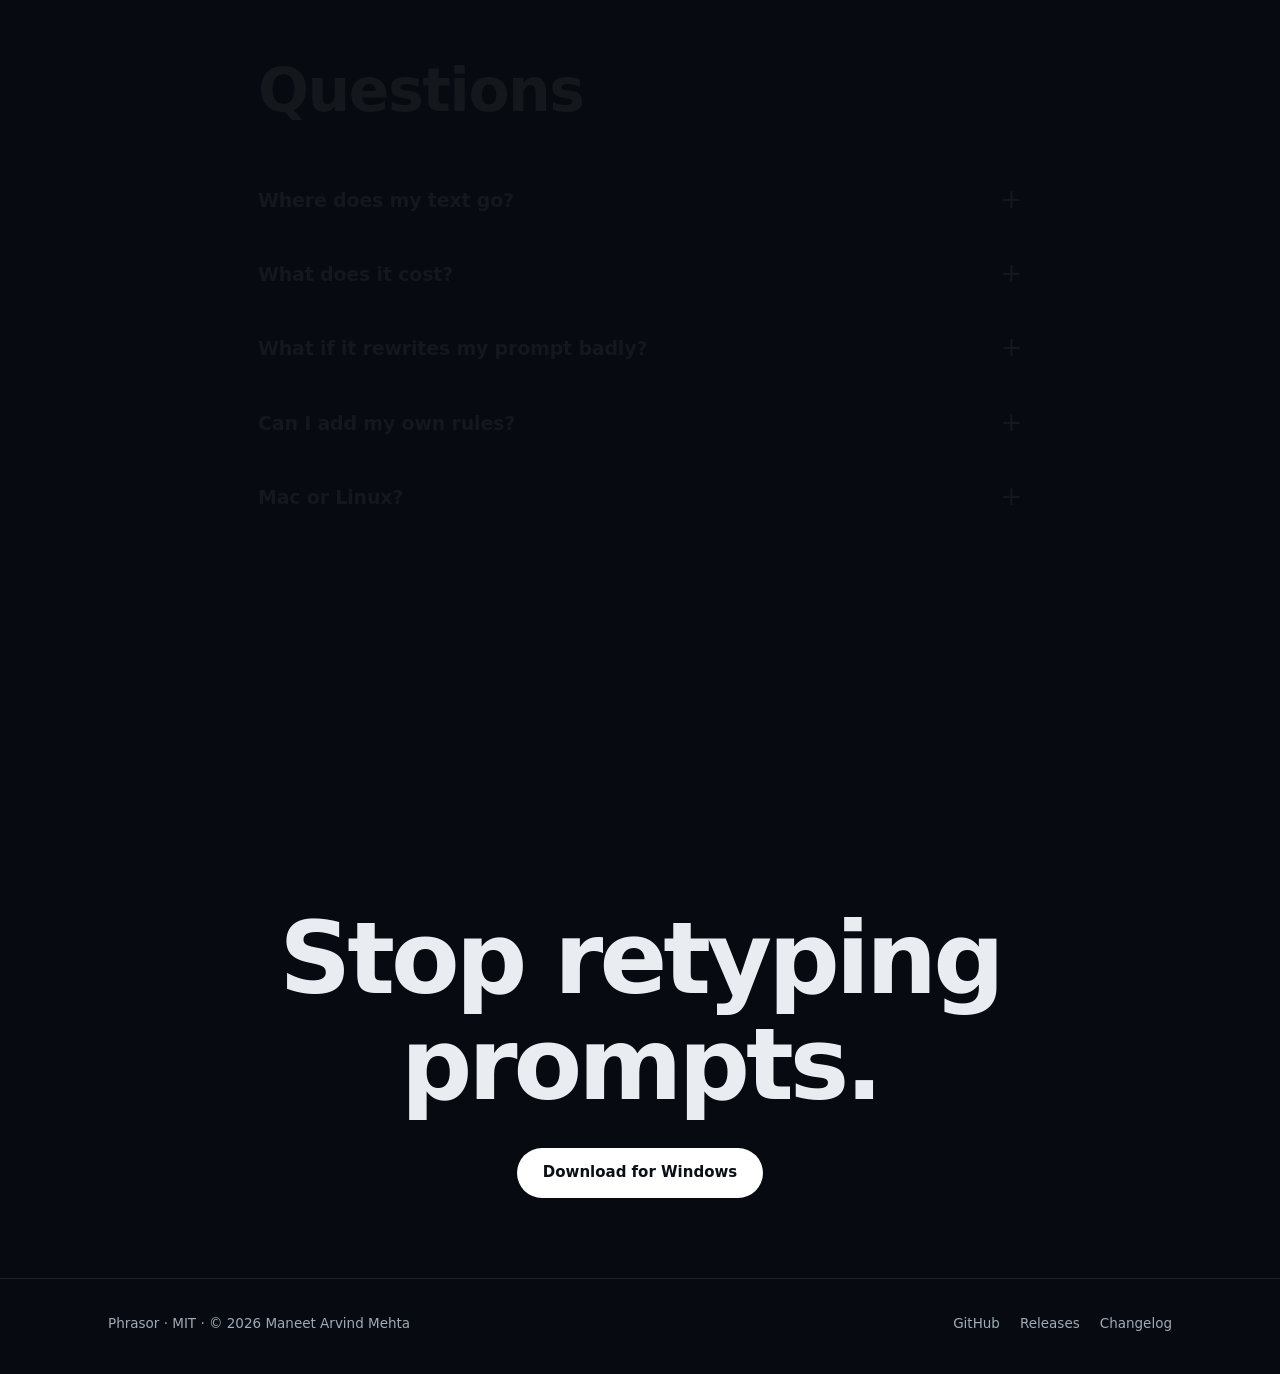
==== commit 40a7caa0: "docs: say that History exists and is saved only on Save README, SECURITY, site text, uninstall promp" ====
--- a/site/index.html
+++ b/site/index.html
@@ -395,7 +395,7 @@
 <section class="faq pad light" id="faq" data-th="l">
   <div class="wrap">
     <h2 class="rv">Questions</h2>
-    <details class="rv"><summary>Where does my text go?</summary><p>To the AI provider you chose (Groq by default), only after you press the hotkey. There is no Phrasor server. Your keys are encrypted with Windows DPAPI, and prompt text is never written to the log.</p></details>
+    <details class="rv"><summary>Where does my text go?</summary><p>To the AI provider you chose (Groq by default), only after you press the hotkey. There is no Phrasor server. Your keys are encrypted with Windows DPAPI, and prompt text is never written to the log. Nothing is saved unless you press Save to History; saved items stay on your PC, encrypted for your Windows account.</p></details>
     <details class="rv"><summary>What does it cost?</summary><p>The app is free. Groq's free tier allows 30 requests a minute and 1,000 a day, which is plenty for personal use. If you pick another provider, its own pricing applies.</p></details>
     <details class="rv"><summary>What if it rewrites my prompt badly?</summary><p>Press Esc and nothing changes. Your original is also kept in the tray menu under Copy last original text.</p></details>
     <details class="rv"><summary>Can I add my own rules?</summary><p>Yes. In Settings, Requirements, write standing requirements for each kind of task, or for all tasks. They are added word for word to the end of every rewrite and are never sent to the model.</p></details>
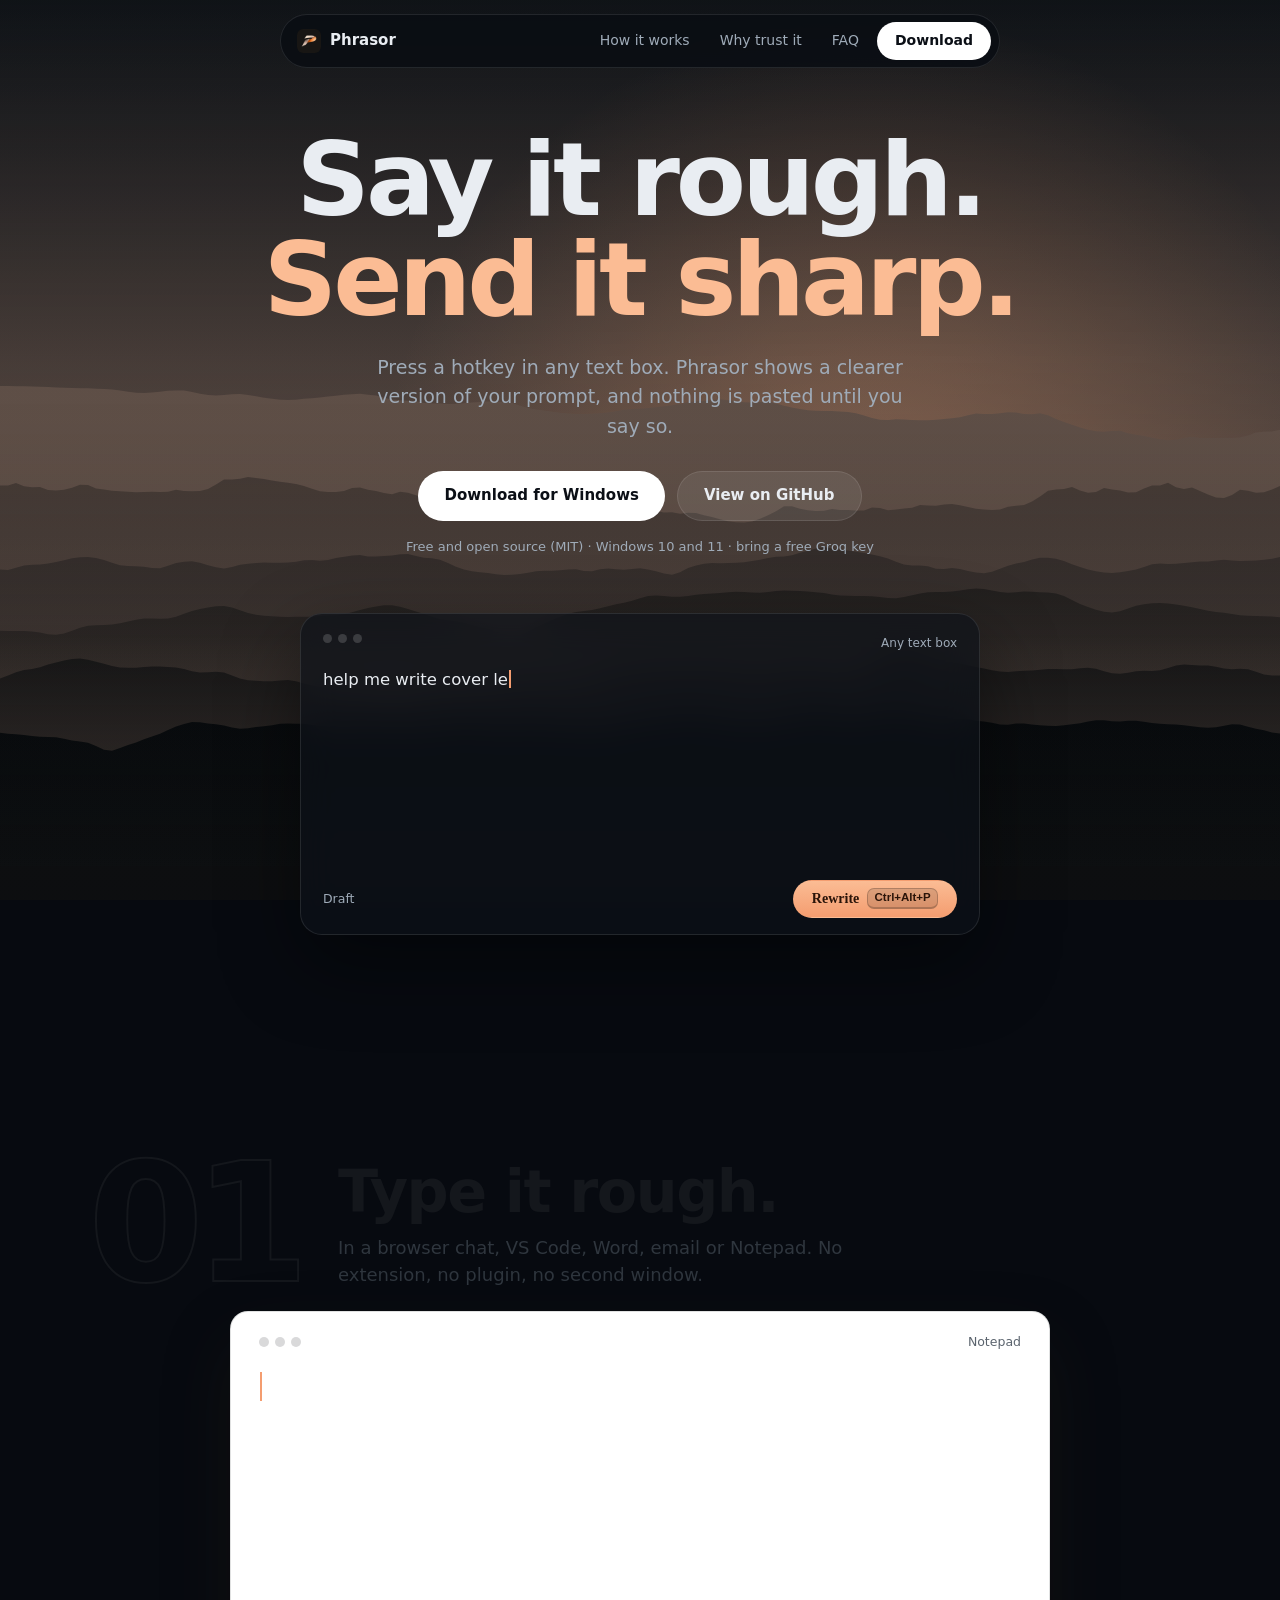
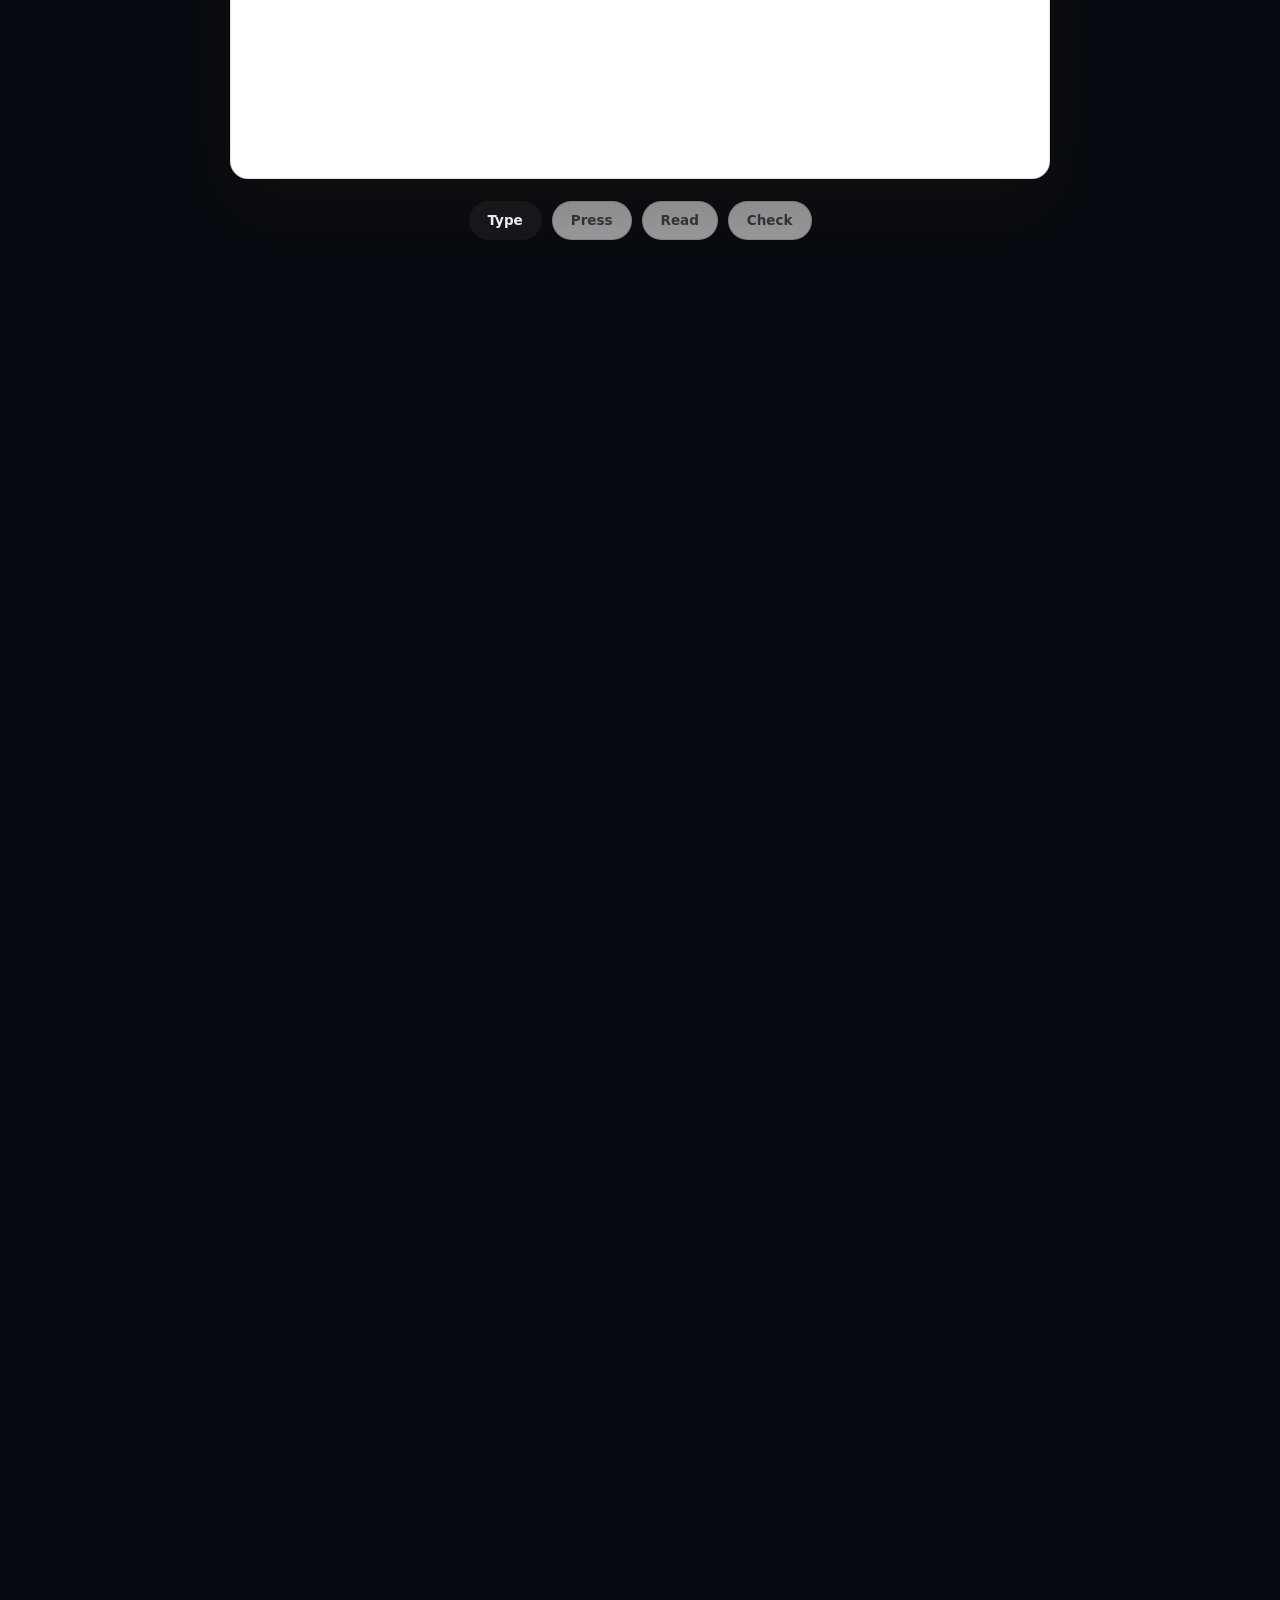
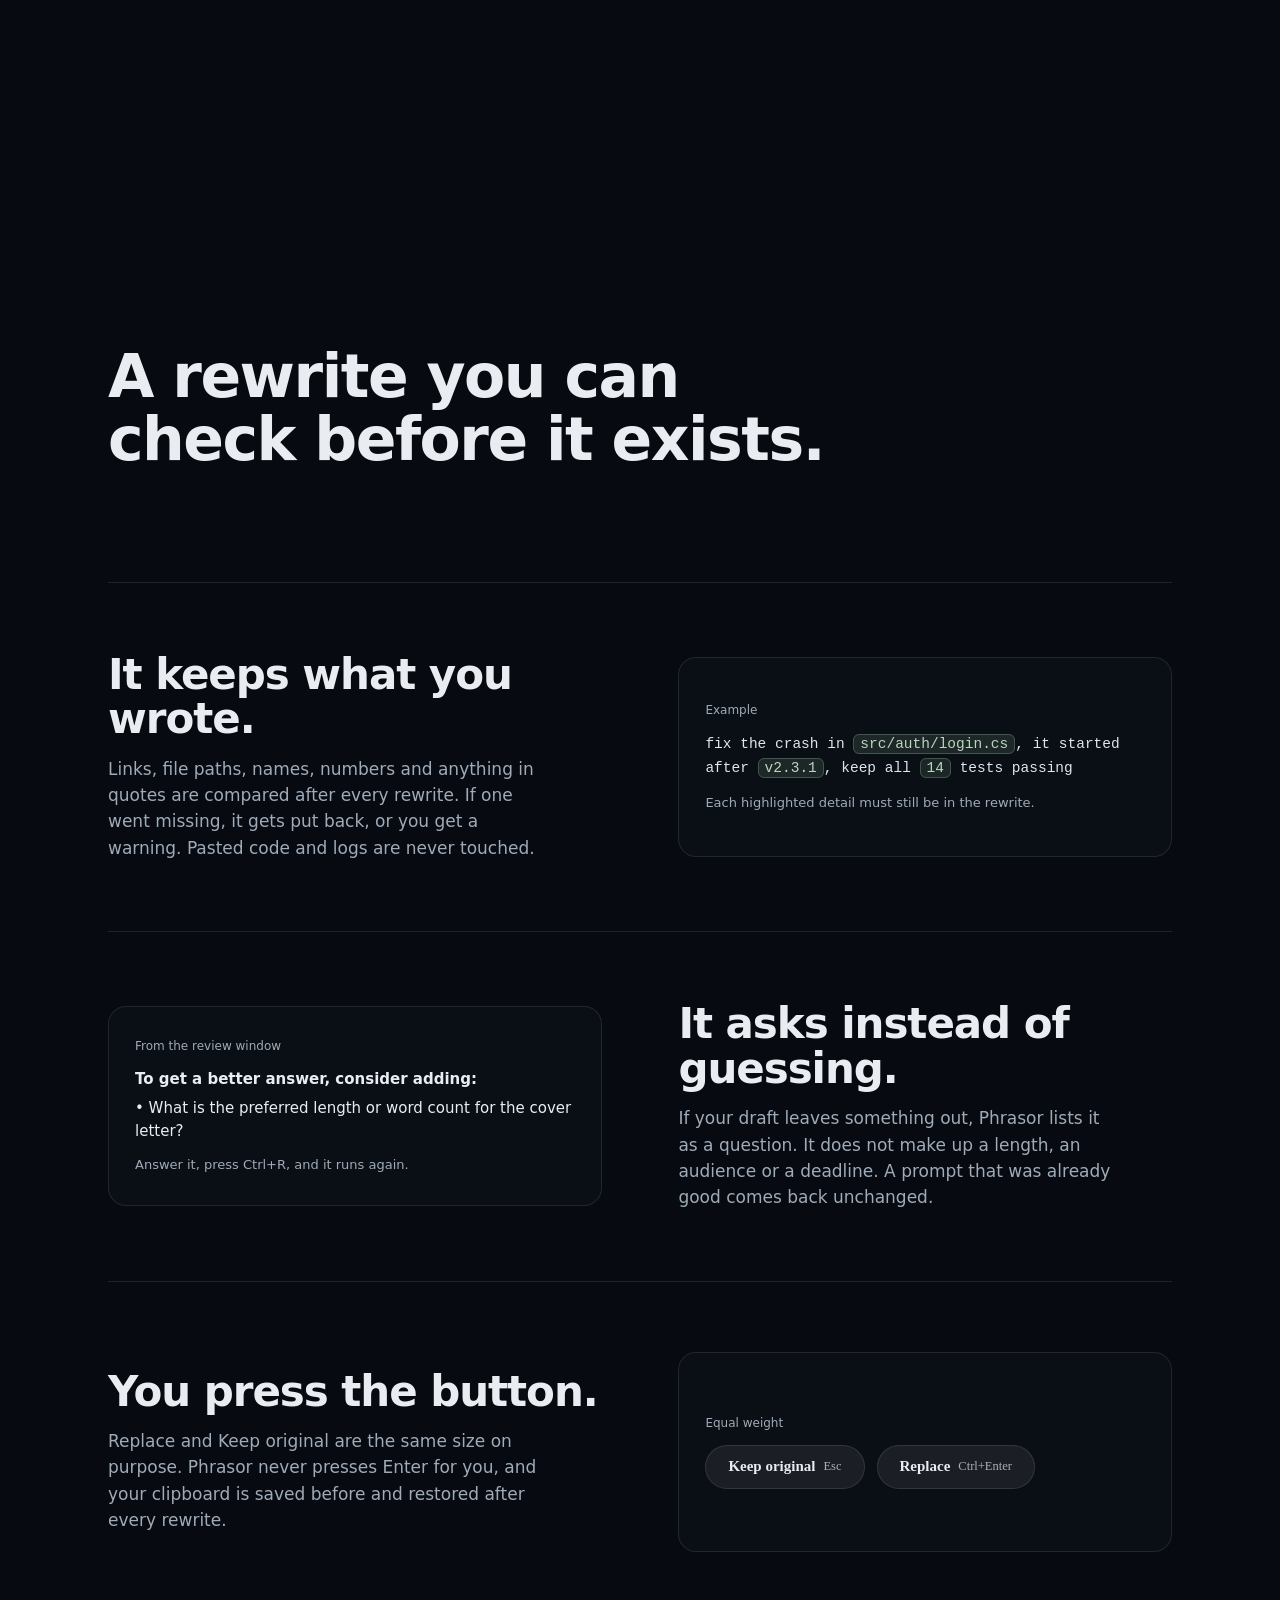
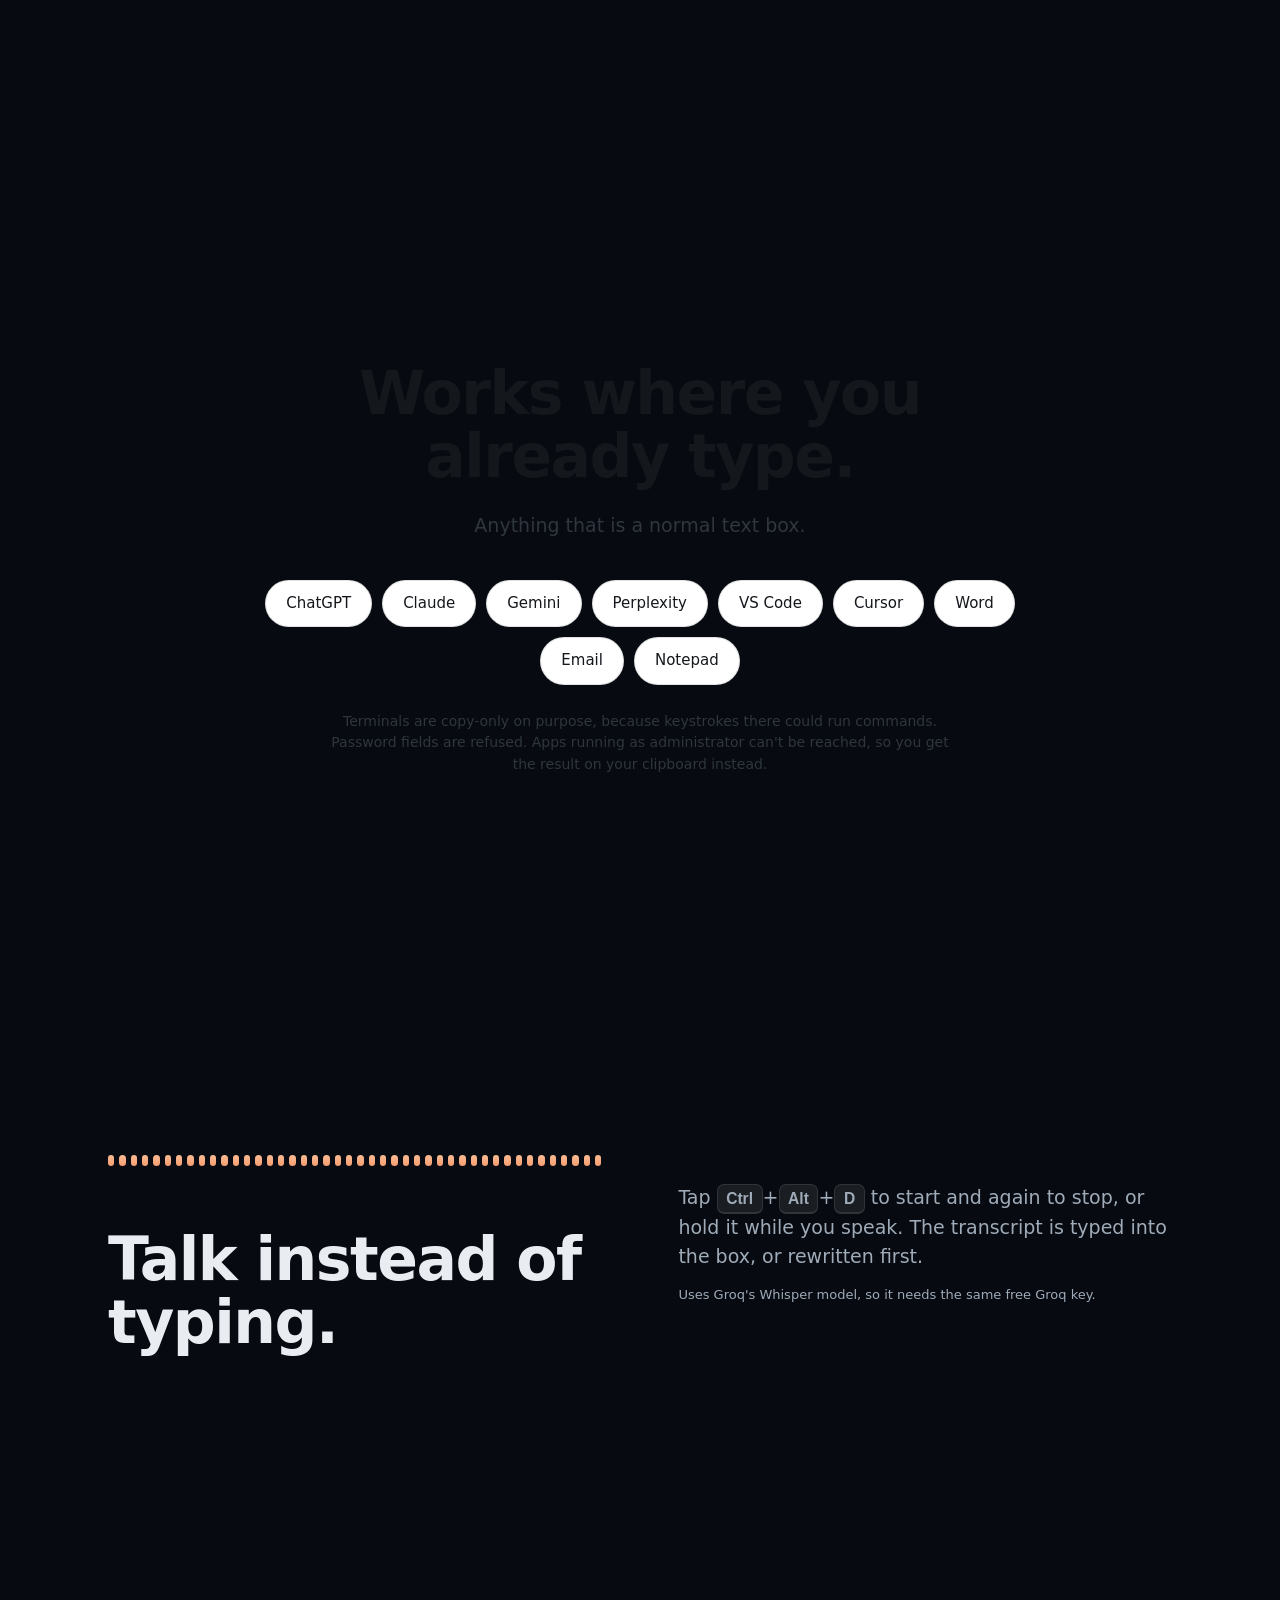
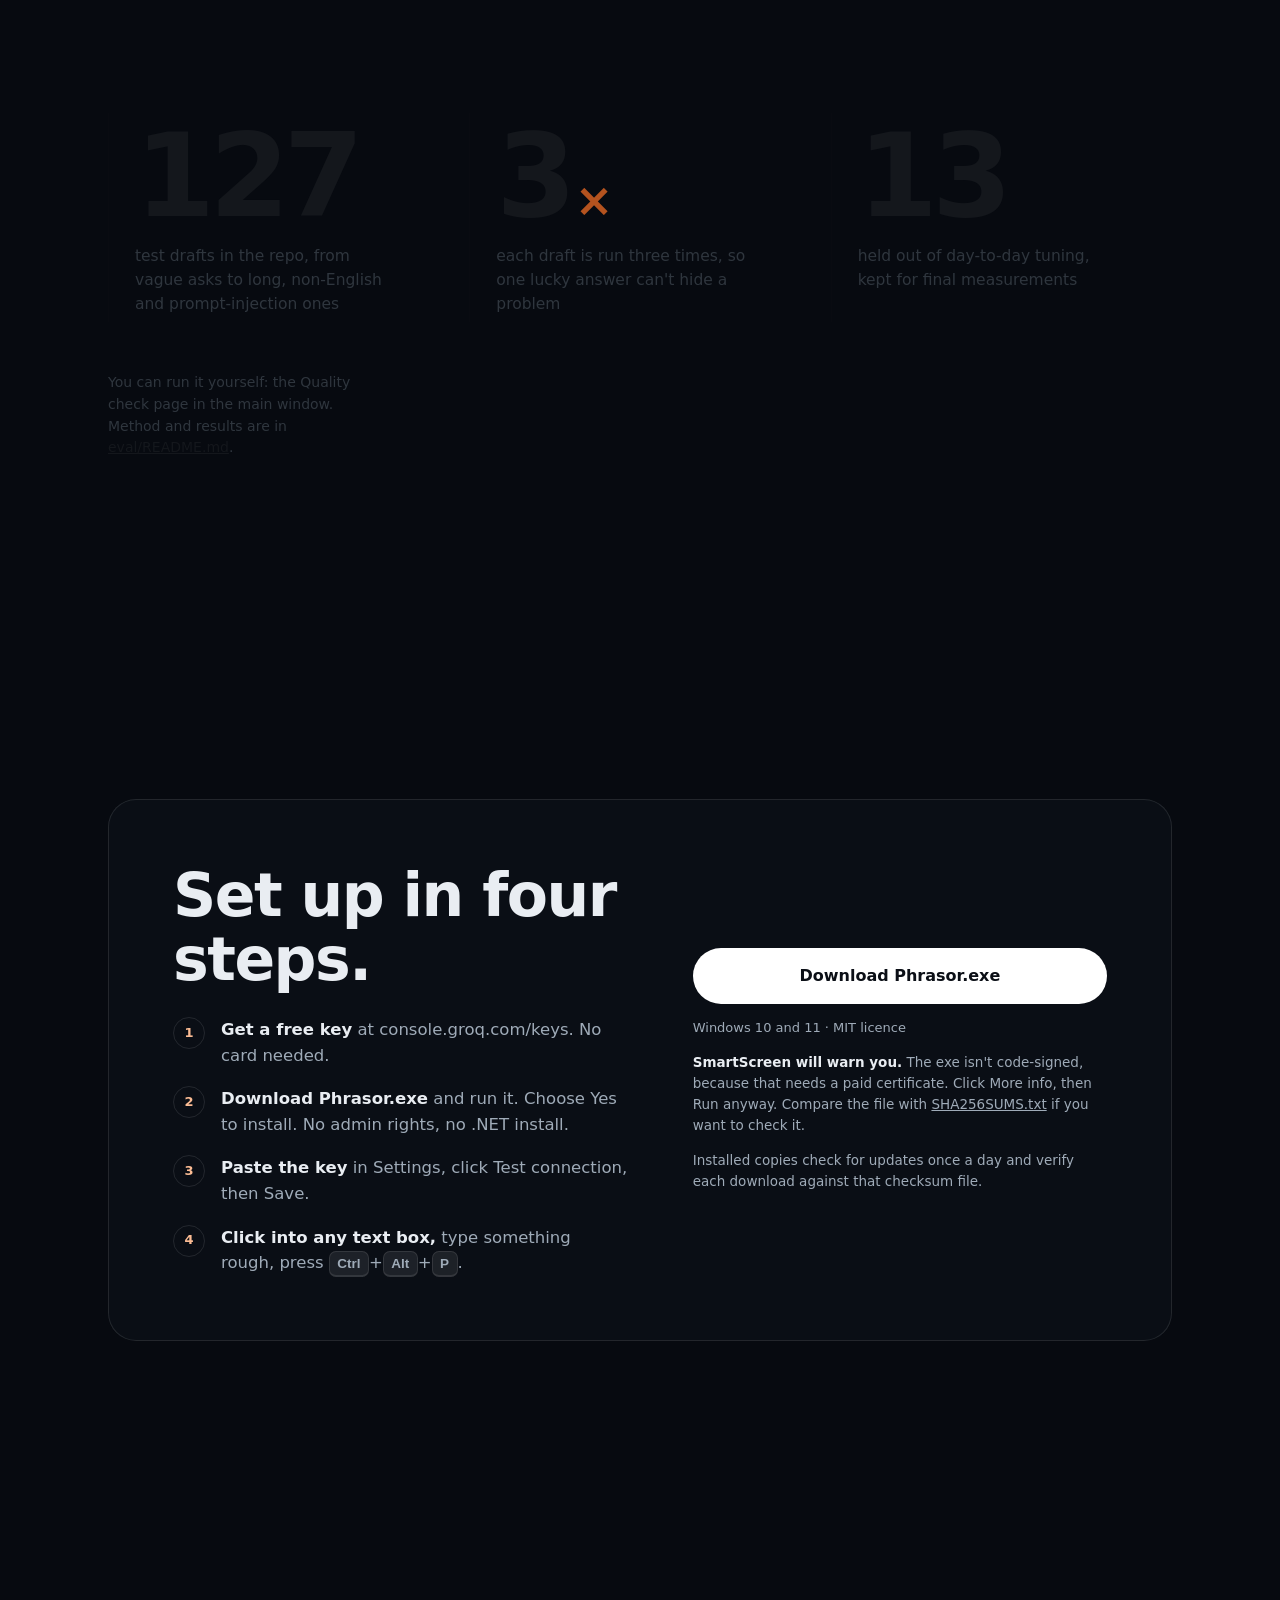
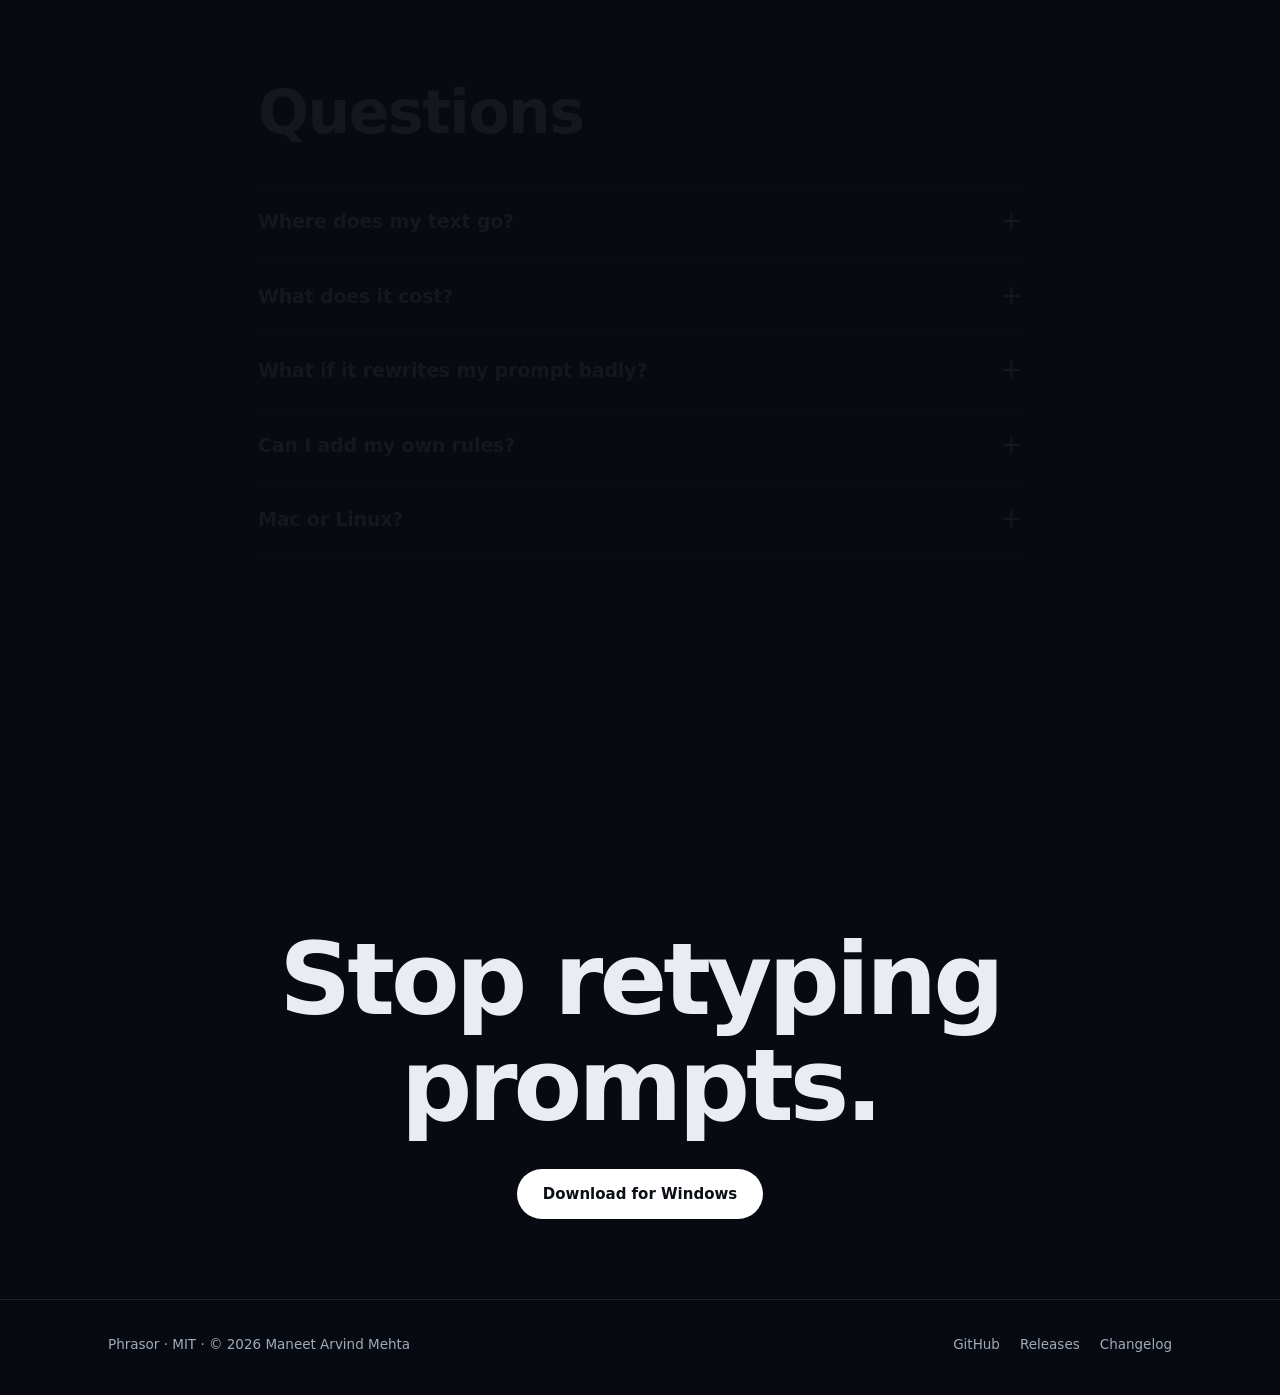
==== commit 35e2b31c: "feat(main): quality check page in the main window (#212) Choose a test set, set the judge, see the c" ====
--- a/site/index.html
+++ b/site/index.html
@@ -366,7 +366,7 @@
     <div class="c rv"><div class="big"><span data-n="127">0</span></div><p>test drafts in the repo, from vague asks to long, non-English and prompt-injection ones</p></div>
     <div class="c rv"><div class="big"><span data-n="3">0</span><small>×</small></div><p>each draft is run three times, so one lucky answer can't hide a problem</p></div>
     <div class="c rv"><div class="big"><span data-n="13">0</span></div><p>held out of day-to-day tuning, kept for final measurements</p></div>
-    <p class="foot rv">You can run it yourself: Settings, Data, Run quality check. Method and results are in <a href="https://github.com/Maneet7805/Phrasor/blob/main/eval/README.md">eval/README.md</a>.</p>
+    <p class="foot rv">You can run it yourself: the Quality check page in the main window. Method and results are in <a href="https://github.com/Maneet7805/Phrasor/blob/main/eval/README.md">eval/README.md</a>.</p>
   </div>
 </section>
 
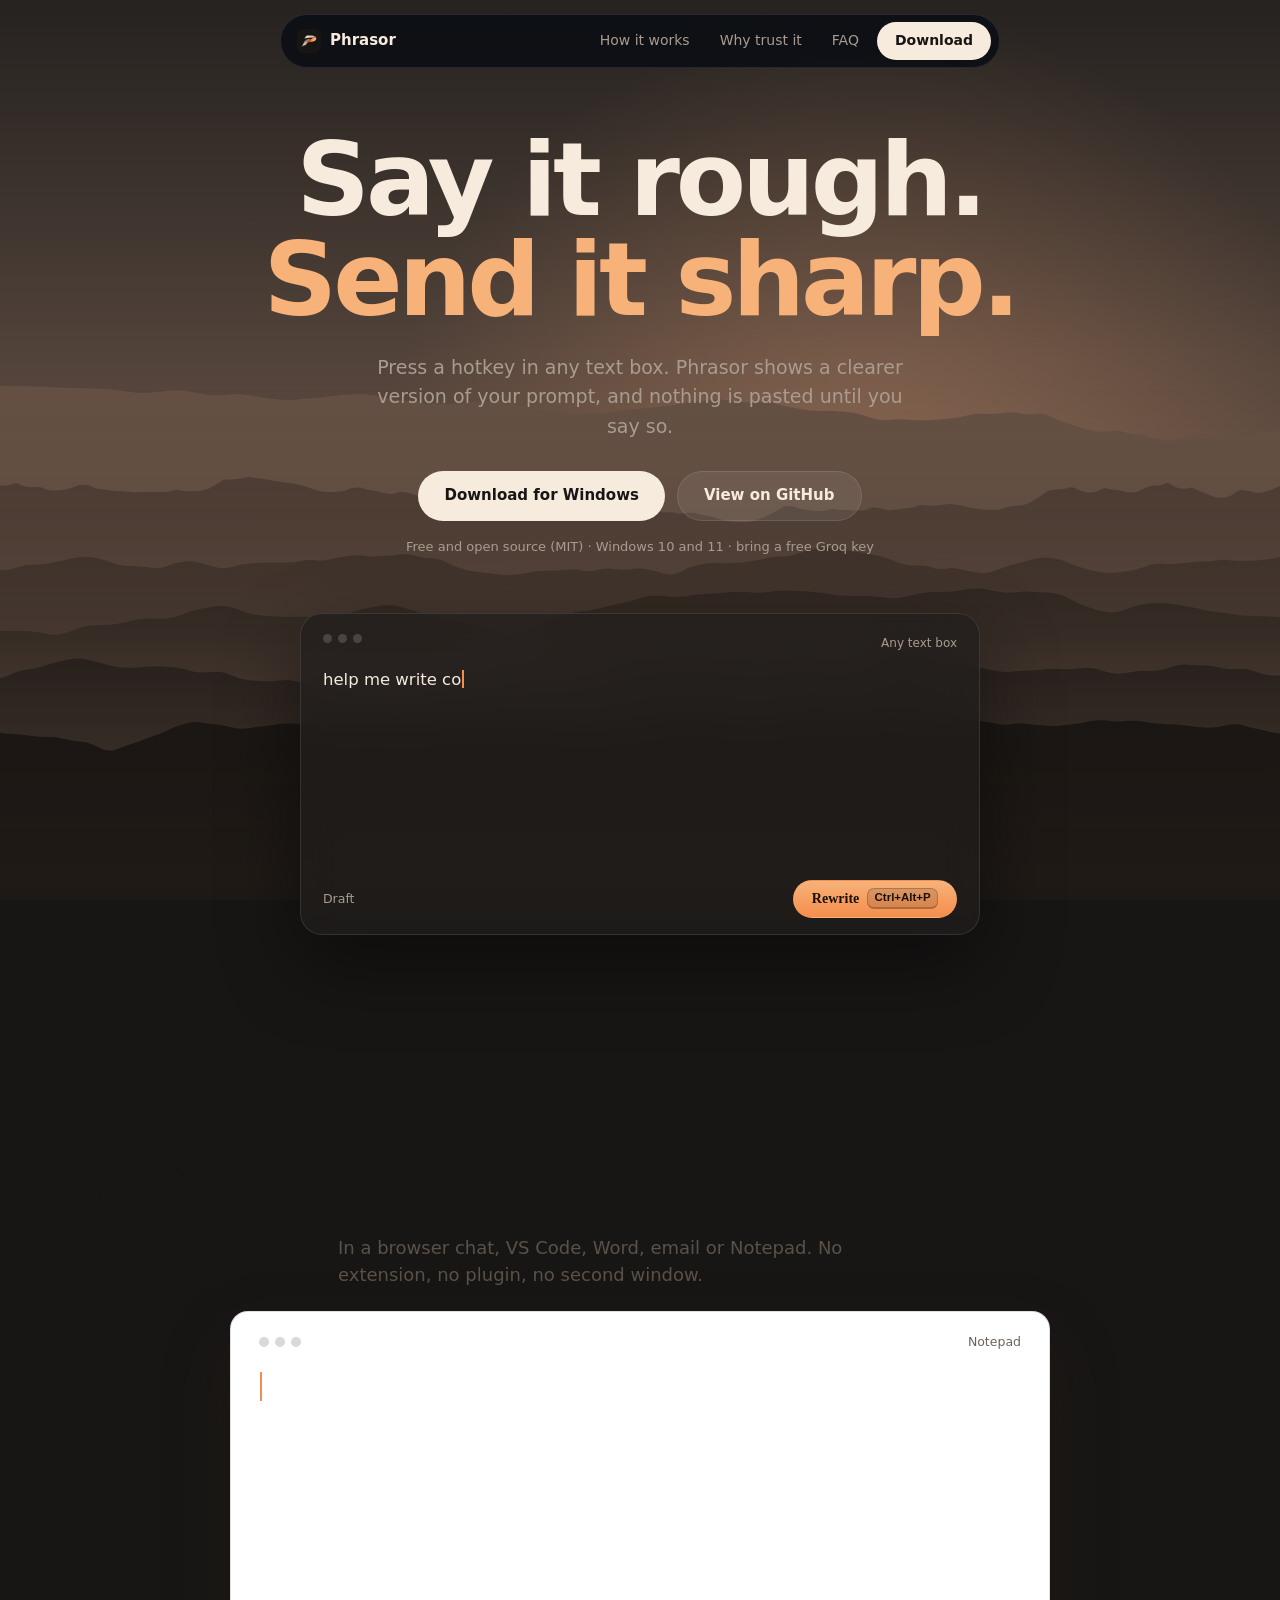
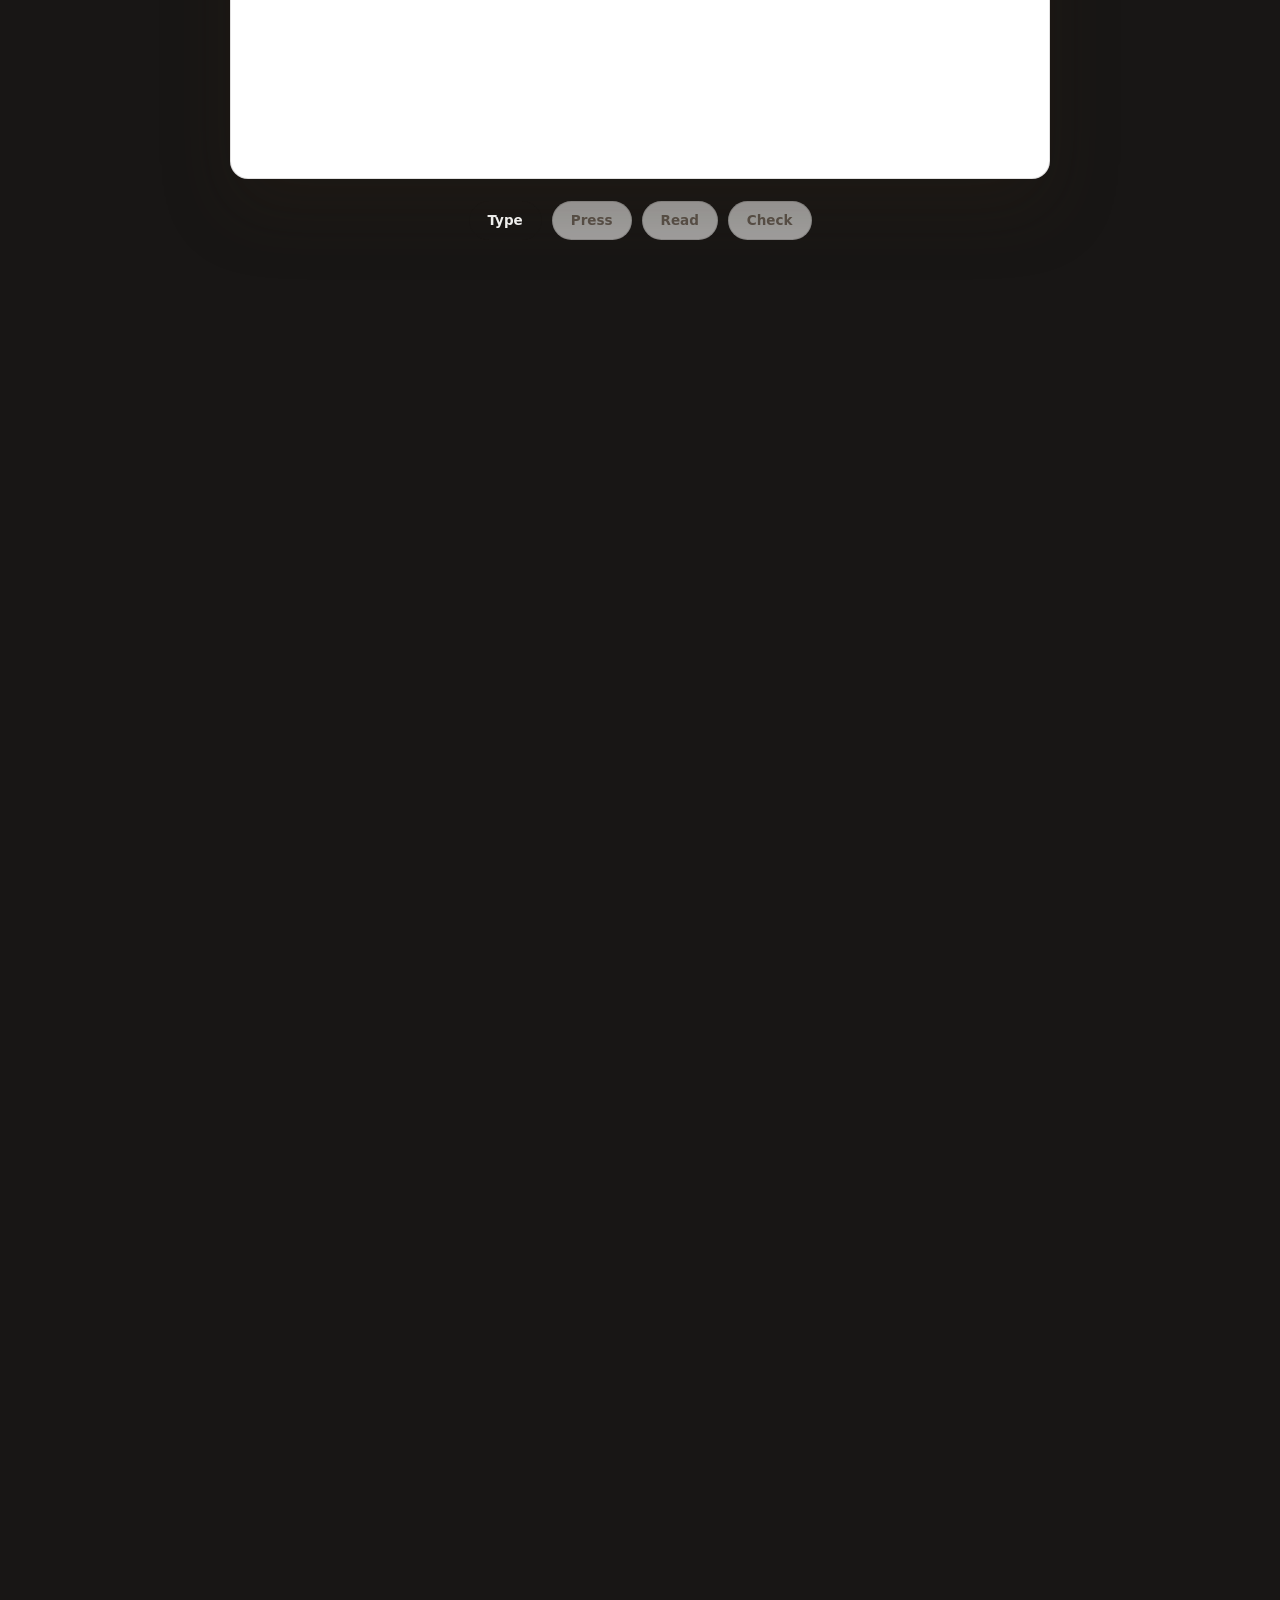
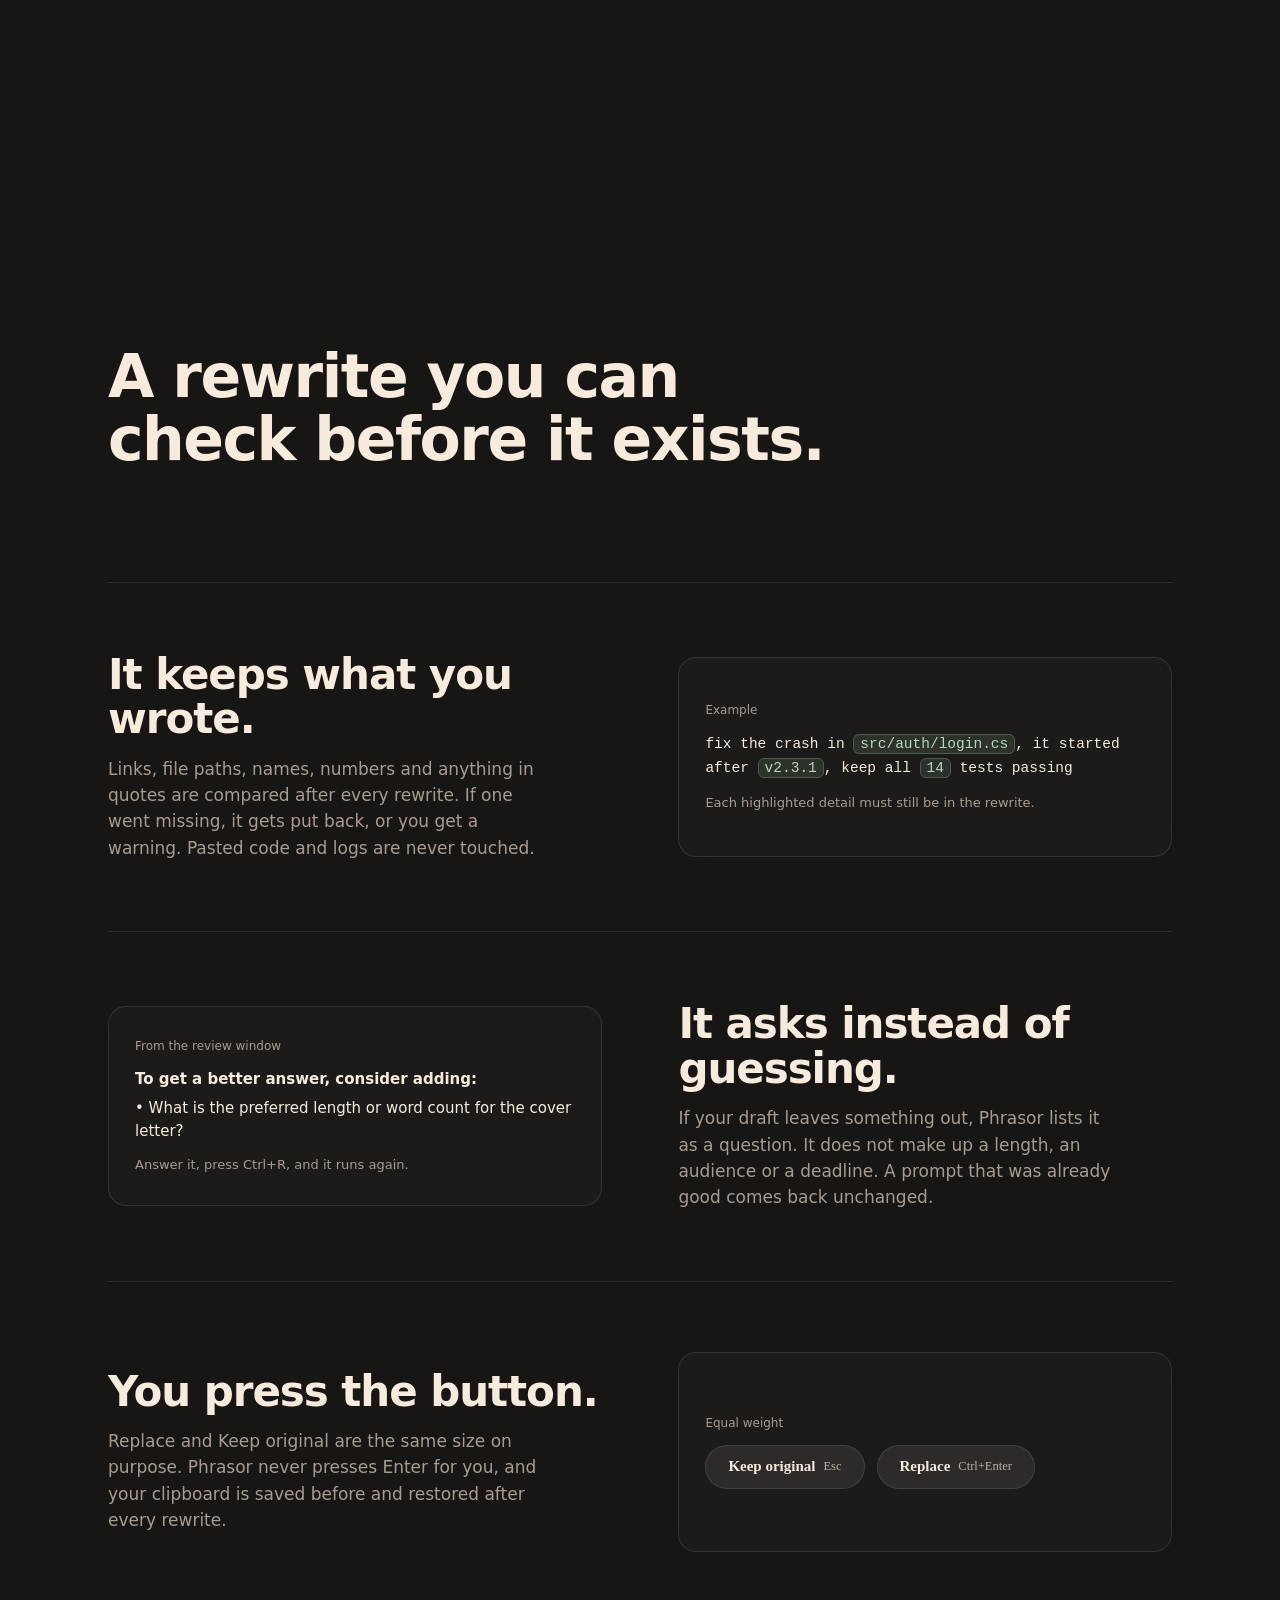
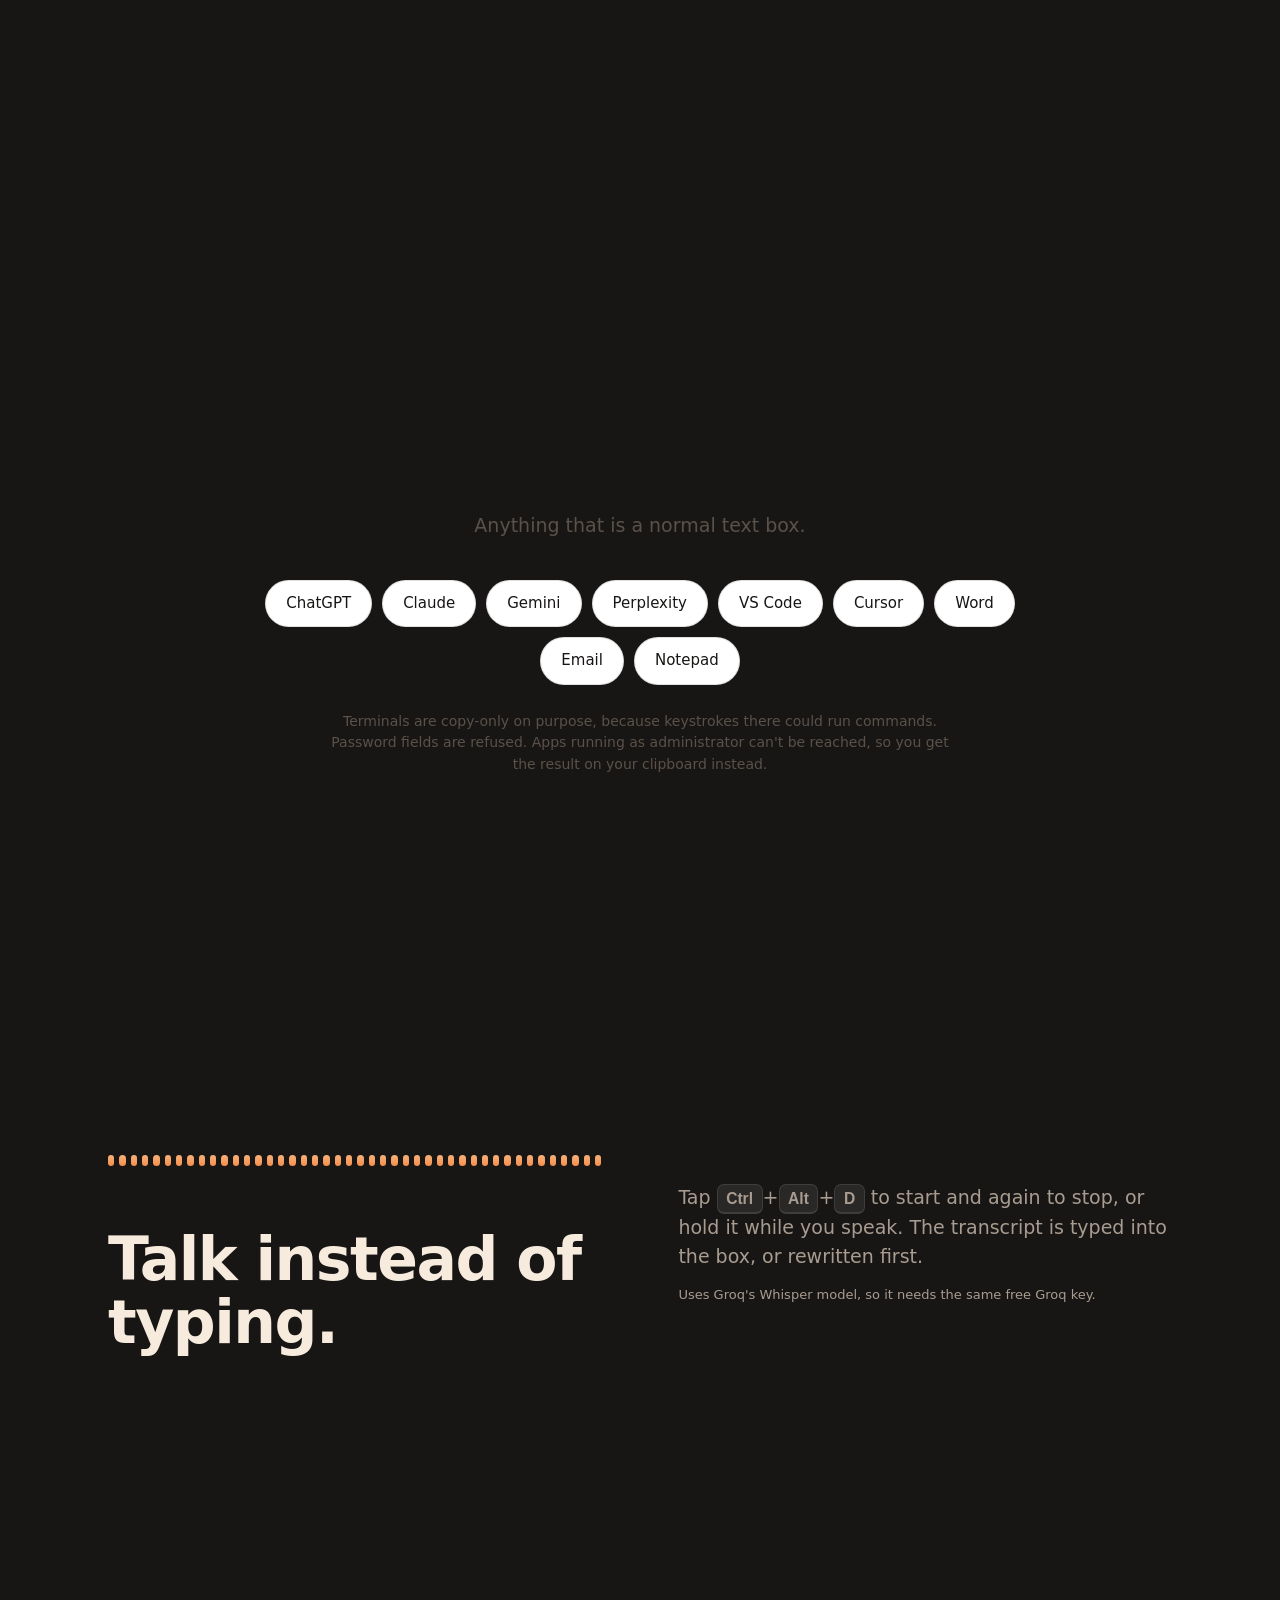
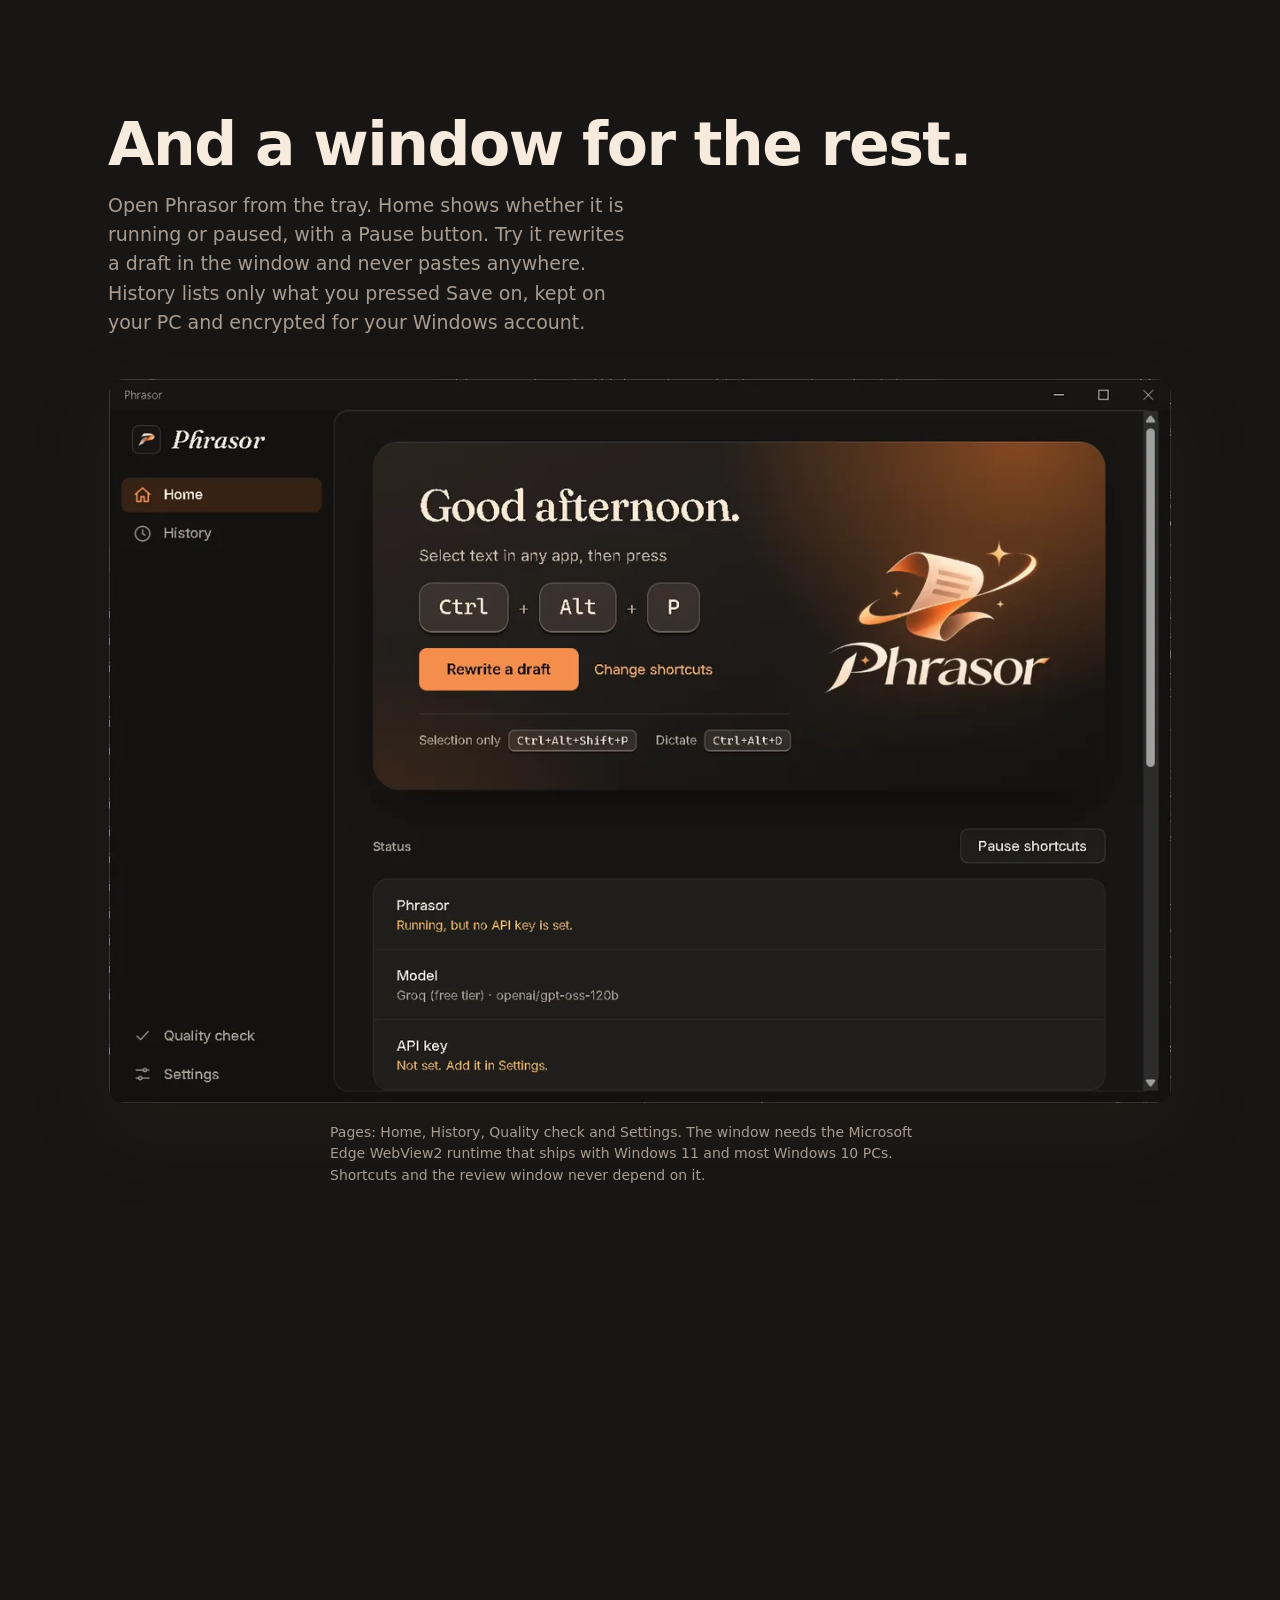
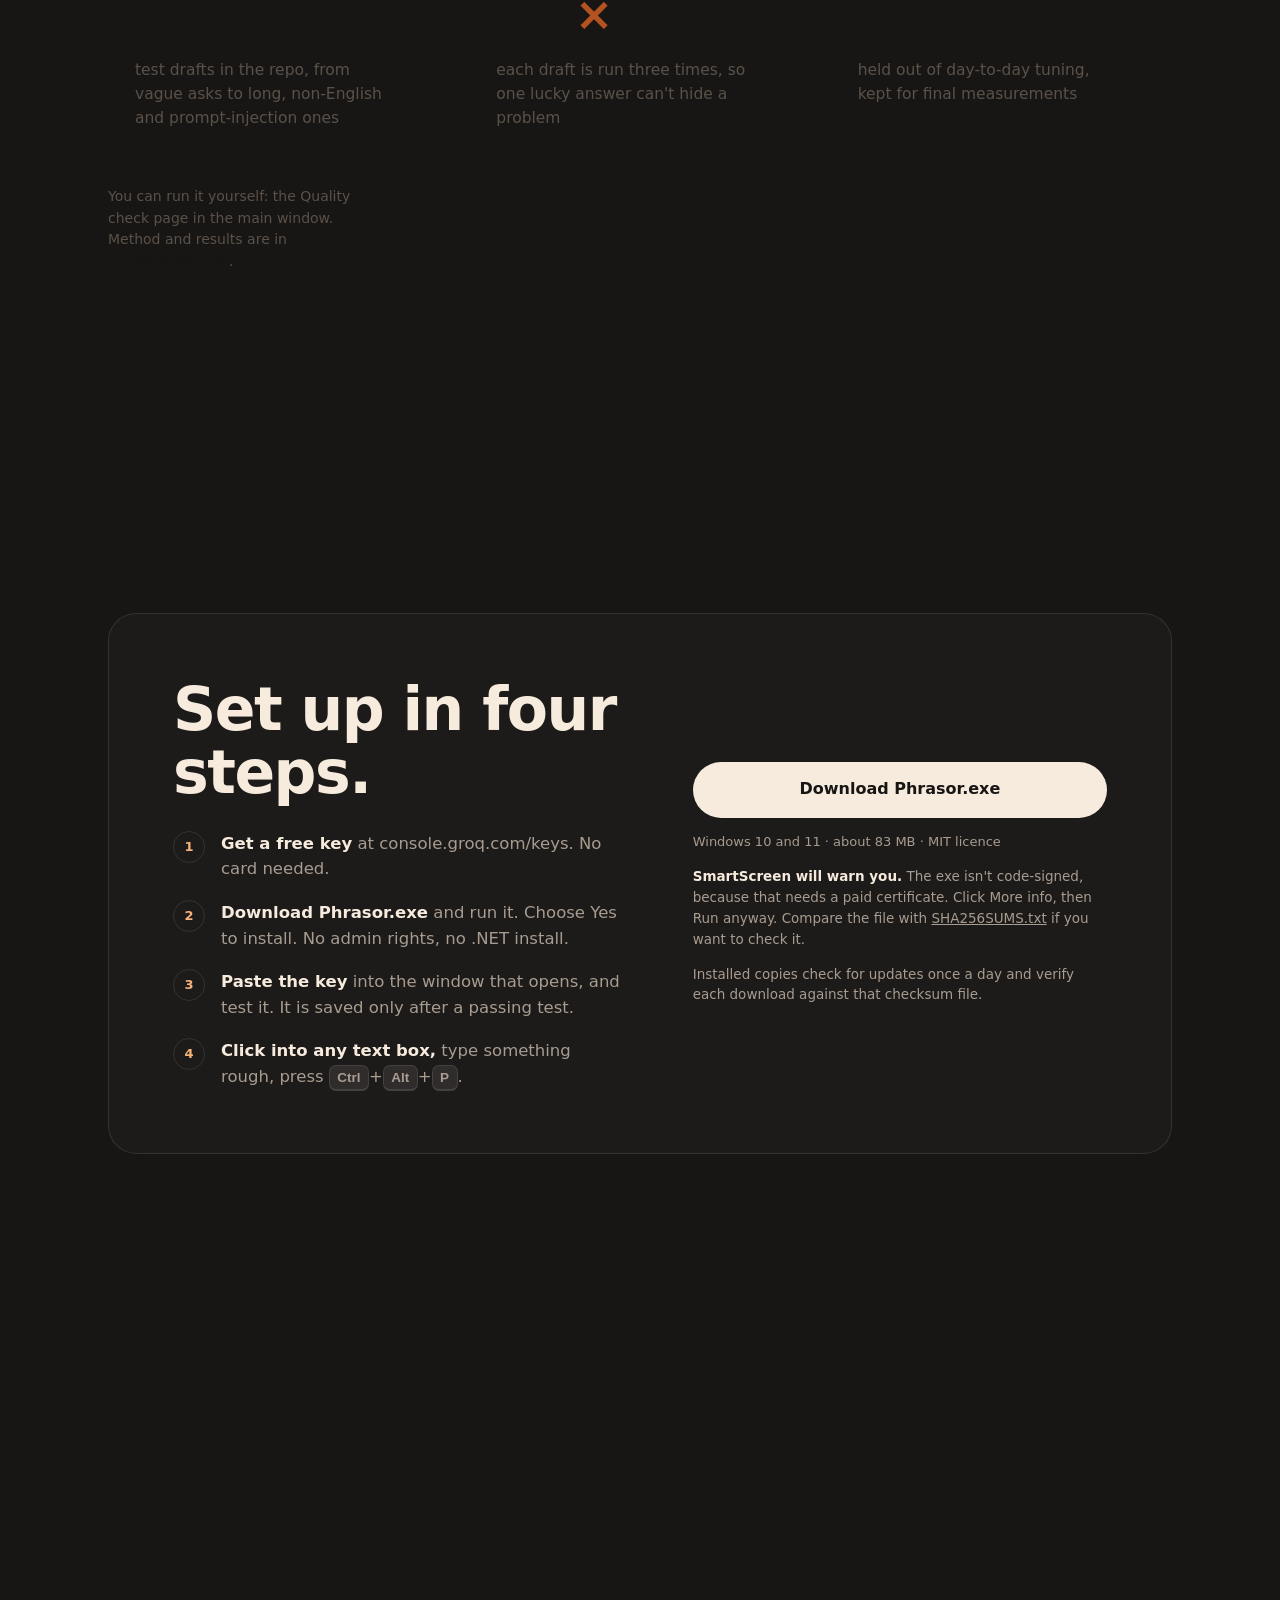
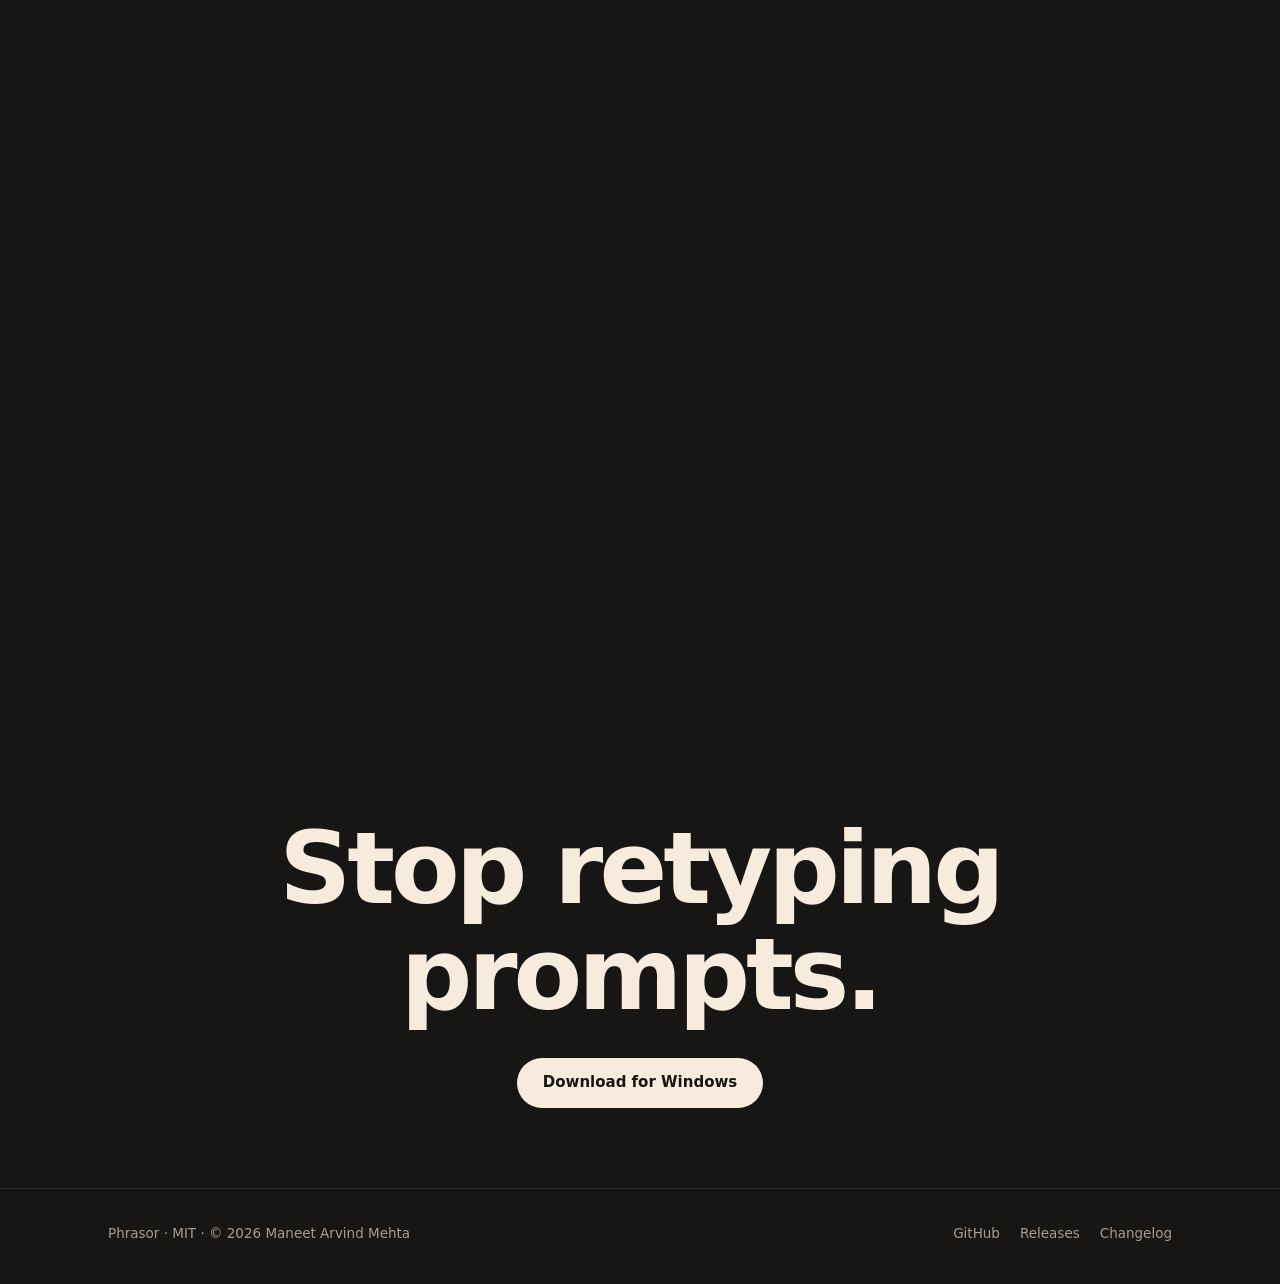
==== commit e52351e7: "docs: show the main window in the README and site, with real screenshots (#214) README: main window " ====
--- a/site/index.html
+++ b/site/index.html
@@ -7,20 +7,20 @@
 <meta name="description" content="A free Windows tray app. Press a hotkey in any text box, read the rewrite, then decide whether it gets pasted.">
 <link rel="preload" href="assets/fonts/inter-latin.woff2" as="font" type="font/woff2" crossorigin>
 <link rel="icon" type="image/webp" href="media/icon.webp">
-<meta name="theme-color" content="#070A10">
+<meta name="theme-color" content="#181615">
 <style>
 @font-face{font-family:Inter;font-style:normal;font-weight:300 800;font-display:swap;src:url(assets/fonts/inter-latin.woff2) format("woff2")}
 
 :root{
-  --ink:#070A10; --text:#E9EDF2; --muted:#9FABB8; --line:rgba(255,255,255,.10);
-  --glass:rgba(13,17,25,.66); --peach:#F49D70; --peach-hi:#FBBC94; --green:#85AB8B;
+  --ink:#181615; --text:#F6EBDD; --muted:#A89C90; --line:rgba(255,255,255,.10);
+  --glass:rgba(33,30,28,.72); --peach:#F58E4C; --peach-hi:#F7B27A; --green:#85AB8B;
   --r:18px;
 }
 *{box-sizing:border-box;margin:0;padding:0}
 html{scroll-behavior:smooth}
 body{background:var(--ink);color:var(--text);font-family:Inter,system-ui,sans-serif;font-optical-sizing:auto;line-height:1.55;-webkit-font-smoothing:antialiased;overflow-x:hidden}
 #bg{position:fixed;inset:0;width:100%;height:100%;z-index:-2;display:block}
-body::before{content:"";position:fixed;inset:0;z-index:-1;opacity:var(--ov,1);background:linear-gradient(180deg,rgba(5,8,13,.30),rgba(5,8,13,.18) 40%,rgba(5,8,13,.40));pointer-events:none}
+body::before{content:"";position:fixed;inset:0;z-index:-1;opacity:var(--ov,1);background:linear-gradient(180deg,rgba(24,22,21,.30),rgba(24,22,21,.18) 40%,rgba(24,22,21,.40));pointer-events:none}
 a{color:inherit}
 kbd{font:600 .82em/1 Inter,sans-serif;padding:.3em .55em;border-radius:7px;background:rgba(255,255,255,.08);border:1px solid var(--line);border-bottom-width:2px;white-space:nowrap}
 .wrap{max-width:1120px;margin:0 auto;padding:0 28px}
@@ -28,7 +28,7 @@
 h2{font-size:clamp(34px,5vw,60px)}
 .sub{color:var(--muted);font-size:clamp(16px,1.6vw,19px);max-width:520px}
 .btn{display:inline-flex;align-items:center;gap:10px;height:50px;padding:0 26px;border-radius:999px;font-weight:600;font-size:15px;text-decoration:none;border:0;cursor:pointer;transition:transform .2s,background .2s}
-.btn.w{background:#fff;color:#0B0F16}.btn.w:hover{transform:translateY(-2px);background:#f3f3f3}
+.btn.w{background:#F6EBDD;color:#181615}.btn.w:hover{transform:translateY(-2px);background:#FFF8F0}
 .btn.g{background:rgba(255,255,255,.08);color:var(--text);border:1px solid var(--line)}.btn.g:hover{background:rgba(255,255,255,.14)}
 section{position:relative}
 .pad{padding:clamp(90px,14vw,170px) 0}
@@ -73,7 +73,7 @@
 .comp .bar .hint{font-size:12.5px;color:var(--muted);margin-right:auto}
 @media(max-width:480px){.comp .bar{flex-wrap:wrap;justify-content:flex-end}}
 .pill{height:38px;padding:0 18px;border-radius:999px;border:1px solid var(--line);background:rgba(255,255,255,.07);color:var(--text);font:600 14px Inter;display:inline-flex;align-items:center;gap:8px;transition:.25s}
-.pill.main{background:linear-gradient(180deg,var(--peach-hi),var(--peach));color:#2a1409;border-color:transparent}
+.pill.main{background:linear-gradient(180deg,var(--peach-hi),var(--peach));color:#1B0F06;border-color:transparent}
 .pill.press{transform:scale(.95)}
 .pill.heat{box-shadow:0 0 0 6px rgba(244,157,112,.18)}
 .pill[hidden]{display:none}
@@ -86,7 +86,7 @@
 .pin{position:sticky;top:0;height:100vh;display:flex;align-items:center;padding-top:70px}
 .pin .wrap{display:flex;flex-direction:column;gap:22px;width:100%;max-width:1160px}
 .hd{display:grid;grid-template-columns:auto 1fr;gap:clamp(18px,3vw,44px);align-items:center}
-.num{font-size:clamp(84px,13vw,176px);font-weight:700;line-height:.78;letter-spacing:-.06em;color:transparent;-webkit-text-stroke:2px #14171C;transition:transform .5s cubic-bezier(.2,.7,.2,1),opacity .4s}
+.num{font-size:clamp(84px,13vw,176px);font-weight:700;line-height:.78;letter-spacing:-.06em;color:transparent;-webkit-text-stroke:2px #181615;transition:transform .5s cubic-bezier(.2,.7,.2,1),opacity .4s}
 .num.flip{transform:translateY(14px);opacity:0}
 .txt{position:relative;min-height:clamp(96px,14vh,132px)}
 .sr{position:absolute;width:1px;height:1px;overflow:hidden;clip-path:inset(50%);white-space:nowrap}
@@ -99,30 +99,30 @@
 .layer.on{opacity:1;transform:none}
 .nw{position:relative;width:min(820px,100%);height:100%;background:#fff;border:1px solid var(--line);border-radius:18px;box-shadow:0 30px 70px rgba(50,35,20,.22);padding:20px 28px;overflow:hidden}
 .nw .t{display:flex;gap:6px;margin-bottom:16px;align-items:center}
-.nw .t i{width:10px;height:10px;border-radius:50%;background:rgba(20,24,29,.16)}
-.nw .t span{margin-left:auto;font-size:12.5px;color:#5a636d}
-.nw p{font:400 clamp(18px,2.3vw,26px)/1.6 Inter;color:#1b2027;letter-spacing:-.01em}
+.nw .t i{width:10px;height:10px;border-radius:50%;background:rgba(24,22,21,.16)}
+.nw .t span{margin-left:auto;font-size:12.5px;color:#6B625B}
+.nw p{font:400 clamp(18px,2.3vw,26px)/1.6 Inter;color:#2b2622;letter-spacing:-.01em}
 .nw.dim p{opacity:.5}
 .scan{position:absolute;left:0;right:0;top:0;height:90px;background:linear-gradient(180deg,rgba(244,157,112,0),rgba(244,157,112,.38) 85%,rgba(244,157,112,.9));opacity:0}
 .layer.on .scan{animation:scan 1.6s ease-in-out .4s infinite}
 @keyframes scan{0%{transform:translateY(-100%);opacity:0}15%{opacity:1}85%{opacity:1}100%{transform:translateY(calc(min(52vh,540px)));opacity:0}}
 .keyrow{position:absolute;inset:0;display:flex;flex-direction:column;align-items:center;justify-content:center;gap:18px;background:radial-gradient(closest-side,rgba(236,231,222,.85),rgba(236,231,222,0))}
 .keys{display:flex;align-items:center;gap:14px}
-.keys b{color:#58616B;font-weight:400;font-size:28px}
-.keys kbd{font-size:clamp(26px,5vw,54px);padding:.6em .9em;border-radius:16px;background:#14171C;color:#fff;border:0;border-bottom:7px solid #000;opacity:0;transform:translateY(-70px)}
+.keys b{color:#6B625B;font-weight:400;font-size:28px}
+.keys kbd{font-size:clamp(26px,5vw,54px);padding:.6em .9em;border-radius:16px;background:#181615;color:#fff;border:0;border-bottom:7px solid #000;opacity:0;transform:translateY(-70px)}
 .layer.on .keys kbd{animation:drop .5s cubic-bezier(.3,1.4,.5,1) forwards}
 .layer.on .keys kbd:nth-of-type(2){animation-delay:.2s}.layer.on .keys kbd:nth-of-type(3){animation-delay:.4s}
 @keyframes drop{0%{opacity:0;transform:translateY(-70px)}70%{opacity:1;transform:translateY(4px);border-bottom-width:2px}100%{opacity:1;transform:translateY(3px);border-bottom-width:3px}}
-.keyrow small{font-size:15px;color:#2a3037;background:rgba(255,255,255,.8);padding:7px 16px;border-radius:999px;border:1px solid var(--line)}
+.keyrow small{font-size:15px;color:#3a332e;background:rgba(255,255,255,.8);padding:7px 16px;border-radius:999px;border:1px solid var(--line)}
 .ann{position:relative;width:min(100%,calc(min(52vh,540px)*1.3615));aspect-ratio:802/589}
-.shot{width:100%;height:100%;display:block;border-radius:16px;border:1px solid rgba(20,24,29,.25);box-shadow:0 30px 70px rgba(50,35,20,.3)}
-.tag{position:absolute;display:inline-flex;align-items:center;gap:7px;font-size:clamp(10.5px,1.15vw,13px);font-weight:600;color:#fff;background:#14171C;padding:6px 12px;border-radius:999px;white-space:nowrap;box-shadow:0 8px 20px rgba(0,0,0,.35);opacity:0;transform:translateY(8px) scale(.92)}
+.shot{width:100%;height:100%;display:block;border-radius:16px;border:1px solid rgba(24,22,21,.25);box-shadow:0 30px 70px rgba(50,35,20,.3)}
+.tag{position:absolute;display:inline-flex;align-items:center;gap:7px;font-size:clamp(10.5px,1.15vw,13px);font-weight:600;color:#fff;background:#181615;padding:6px 12px;border-radius:999px;white-space:nowrap;box-shadow:0 8px 20px rgba(0,0,0,.35);opacity:0;transform:translateY(8px) scale(.92)}
 .tag::before{content:"";width:7px;height:7px;border-radius:50%;background:var(--c,#F49D70)}
 .layer.on .tag{animation:pop .5s cubic-bezier(.2,.9,.3,1.2) forwards;animation-delay:calc(.35s + var(--i,0)*.18s)}
 @keyframes pop{to{opacity:1;transform:none}}
 .rail{display:flex;gap:10px;justify-content:center}
-.rail span{font-size:13.5px;font-weight:600;color:#2F363E;padding:8px 18px;border-radius:999px;border:1px solid rgba(20,24,29,.14);background:rgba(255,255,255,.6);transition:.35s}
-.rail span.on{background:#14171C;color:#fff;border-color:#14171C}
+.rail span{font-size:13.5px;font-weight:600;color:#5A5149;padding:8px 18px;border-radius:999px;border:1px solid rgba(24,22,21,.14);background:rgba(255,255,255,.6);transition:.35s}
+.rail span.on{background:#181615;color:#fff;border-color:#181615}
 @media(max-width:820px){.hd{grid-template-columns:1fr;gap:6px}.num{font-size:72px}.how{height:480vh}.stage{height:44vh}.txt{min-height:120px}.ann{width:min(100%,calc(44vh*1.3615))}.keys kbd{font-size:24px}}
 
 /* trust rows */
@@ -133,7 +133,7 @@
 .tr p{color:var(--muted);font-size:17px;max-width:440px}
 .vis{background:var(--glass);backdrop-filter:blur(16px);border:1px solid var(--line);border-radius:var(--r);padding:26px;min-height:200px;display:flex;flex-direction:column;justify-content:center;gap:12px}
 .vis .lab{font-size:12px;color:var(--muted)}
-.mono{font:500 14.5px/1.7 ui-monospace,"Cascadia Mono",Consolas,monospace;color:#dfe5ec}
+.mono{font:500 14.5px/1.7 ui-monospace,"Cascadia Mono",Consolas,monospace;color:#F6EBDD}
 .keep{display:inline;border-radius:6px;padding:1px 6px;background:rgba(133,171,139,.16);color:#b9d6be;border:1px solid rgba(133,171,139,.35)}
 .arrow{color:var(--muted);font-size:13px}
 .qbox{font-size:15px;line-height:1.55}.qbox b{display:block;margin-bottom:6px}
@@ -203,21 +203,21 @@
 
 
 /* light sections */
-.light{color:#14171C;--text:#14171C;--muted:#2F363E;--line:rgba(20,24,29,.13);--glass:rgba(255,255,255,.72);--peach-hi:#B4531F}
-.light kbd{background:rgba(20,24,29,.06)}
-.light .btn.w{background:#14171C;color:#fff}.light .btn.w:hover{background:#000}
+.light{color:#181615;--text:#181615;--muted:#5A5149;--line:rgba(24,22,21,.13);--glass:rgba(255,248,240,.72);--peach-hi:#B4531F}
+.light kbd{background:rgba(24,22,21,.06)}
+.light .btn.w{background:#181615;color:#fff}.light .btn.w:hover{background:#000}
 .light mark{background:rgba(244,157,112,.32);color:#7E3210}
-.light .chips span{background:#fff;color:#14171C}
+.light .chips span{background:#fff;color:#181615}
 .light .vis{backdrop-filter:none}
 .light .shot{box-shadow:0 24px 60px rgba(40,30,20,.22)}
-.light .fake{background:#fff;color:#14171C}.light .fake p{color:#222831}.light .fake .t i{background:rgba(20,24,29,.16)}
+.light .fake{background:#fff;color:#181615}.light .fake p{color:#2b2622}.light .fake .t i{background:rgba(24,22,21,.16)}
 .light .keys{background:#fff}
 .light .layer.on .keys kbd{background:rgba(244,157,112,.28);border-color:rgba(180,83,31,.6);color:#7E3210}
-.light .dots i{background:rgba(20,24,29,.16)}.light .dots i.on{background:#C2602F}
-.light .cap{background:rgba(20,24,29,.78)}
+.light .dots i{background:rgba(24,22,21,.16)}.light .dots i.on{background:#C2602F}
+.light .cap{background:rgba(24,22,21,.78)}
 .light .nums .big small,.light .step .n{color:#B4531F}
-.light .num{-webkit-text-stroke-color:#14171C}
-.light summary::after{color:#14171C}
+.light .num{-webkit-text-stroke-color:#181615}
+.light summary::after{color:#181615}
 
 /* reveal */
 .rv.pre{opacity:0;transform:translateY(28px)}
@@ -361,9 +361,18 @@
   </div>
 </section>
 
+<section class="win pad" id="window" data-th="d">
+  <div class="wrap">
+    <h2 class="rv">And a window for the rest.</h2>
+    <p class="sub rv" style="margin:14px 0 40px">Open Phrasor from the tray. Home shows whether it is running or paused, with a Pause button. Try it rewrites a draft in the window and never pastes anywhere. History lists only what you pressed Save on, kept on your PC and encrypted for your Windows account.</p>
+    <img class="shot rv" style="height:auto" src="media/main-home.webp" width="1200" height="818" alt="Phrasor main window: Home page with the shortcut, status and the Try it box" loading="lazy">
+    <p class="fine rv" style="margin-top:18px">Pages: Home, History, Quality check and Settings. The window needs the Microsoft Edge WebView2 runtime that ships with Windows 11 and most Windows 10 PCs. Shortcuts and the review window never depend on it.</p>
+  </div>
+</section>
+
 <section class="nums pad light" id="proof" data-th="l">
   <div class="wrap">
-    <div class="c rv"><div class="big"><span data-n="127">0</span></div><p>test drafts in the repo, from vague asks to long, non-English and prompt-injection ones</p></div>
+    <div class="c rv"><div class="big"><span data-n="128">0</span></div><p>test drafts in the repo, from vague asks to long, non-English and prompt-injection ones</p></div>
     <div class="c rv"><div class="big"><span data-n="3">0</span><small>×</small></div><p>each draft is run three times, so one lucky answer can't hide a problem</p></div>
     <div class="c rv"><div class="big"><span data-n="13">0</span></div><p>held out of day-to-day tuning, kept for final measurements</p></div>
     <p class="foot rv">You can run it yourself: the Quality check page in the main window. Method and results are in <a href="https://github.com/Maneet7805/Phrasor/blob/main/eval/README.md">eval/README.md</a>.</p>
@@ -378,13 +387,13 @@
         <ol>
           <li><span><b>Get a free key</b> at console.groq.com/keys. No card needed.</span></li>
           <li><span><b>Download Phrasor.exe</b> and run it. Choose Yes to install. No admin rights, no .NET install.</span></li>
-          <li><span><b>Paste the key</b> in Settings, click Test connection, then Save.</span></li>
+          <li><span><b>Paste the key</b> into the window that opens, and test it. It is saved only after a passing test.</span></li>
           <li><span><b>Click into any text box,</b> type something rough, press <kbd>Ctrl</kbd>+<kbd>Alt</kbd>+<kbd>P</kbd>.</span></li>
         </ol>
       </div>
       <div class="side">
         <a class="btn w" href="https://github.com/Maneet7805/Phrasor/releases/latest/download/Phrasor.exe">Download Phrasor.exe</a>
-        <span class="ver">Windows 10 and 11 · MIT licence</span>
+        <span class="ver">Windows 10 and 11 · about 83 MB · MIT licence</span>
         <p class="small"><b>SmartScreen will warn you.</b> The exe isn't code-signed, because that needs a paid certificate. Click More info, then Run anyway. Compare the file with <a href="https://github.com/Maneet7805/Phrasor/releases/latest/download/SHA256SUMS.txt">SHA256SUMS.txt</a> if you want to check it.</p>
         <p class="small">Installed copies check for updates once a day and verify each download against that checksum file.</p>
       </div>
@@ -399,6 +408,7 @@
     <details class="rv"><summary>What does it cost?</summary><p>The app is free. Groq's free tier allows 30 requests a minute and 1,000 a day, which is plenty for personal use. If you pick another provider, its own pricing applies.</p></details>
     <details class="rv"><summary>What if it rewrites my prompt badly?</summary><p>Press Esc and nothing changes. Your original is also kept in the tray menu under Copy last original text.</p></details>
     <details class="rv"><summary>Can I add my own rules?</summary><p>Yes. In Settings, Requirements, write standing requirements for each kind of task, or for all tasks. They are added word for word to the end of every rewrite and are never sent to the model.</p></details>
+    <details class="rv"><summary>Was this PromptForge?</summary><p>Yes, the app was renamed Phrasor. Install it once by hand; on first start it copies your settings and keys from the old folder and leaves the old folder untouched.</p></details>
     <details class="rv"><summary>Mac or Linux?</summary><p>Not yet. Phrasor is a Windows 10 and 11 app.</p></details>
   </div>
 </section>
@@ -436,13 +446,13 @@
 const LAYERS=6;
 const hx=h=>[parseInt(h.slice(1,3),16),parseInt(h.slice(3,5),16),parseInt(h.slice(5,7),16)];
 const KEYS=[ // top, horizon, glow, near ridge
- {p:0,  top:hx('#0D1014'),hor:hx('#745D52'),glow:hx('#F2A679'),near:hx('#06070A')},
- {p:.5, top:hx('#0C1214'),hor:hx('#55625F'),glow:hx('#F5C9A0'),near:hx('#050709')},
- {p:1,  top:hx('#060A0B'),hor:hx('#26322F'),glow:hx('#E6E2D6'),near:hx('#030505')}];
+ {p:0,  top:hx('#181615'),hor:hx('#6E5446'),glow:hx('#F2A679'),near:hx('#0E0C0B')},
+ {p:.5, top:hx('#171413'),hor:hx('#5A4C42'),glow:hx('#F5C9A0'),near:hx('#0C0A09')},
+ {p:1,  top:hx('#151211'),hor:hx('#2E2622'),glow:hx('#E6E2D6'),near:hx('#0A0807')}];
 const LKEYS=[
- {top:hx('#BDD9E8'),hor:hx('#FBE8CC'),glow:hx('#FFD59A'),far:hx('#B9D3C4'),near:hx('#5E8F63')},
- {top:hx('#B4D6EA'),hor:hx('#F3F0DA'),glow:hx('#FFE9A8'),far:hx('#A9CDB8'),near:hx('#55885C')},
- {top:hx('#C6DCE6'),hor:hx('#F6EAD3'),glow:hx('#FFDDA6'),far:hx('#B5CFBF'),near:hx('#5B8A63')}];
+ {top:hx('#F3DCC4'),hor:hx('#FBE8CC'),glow:hx('#FFD59A'),far:hx('#D9C3AC'),near:hx('#9C7A5E')},
+ {top:hx('#F0D5BA'),hor:hx('#F3F0DA'),glow:hx('#FFE9A8'),far:hx('#D2B9A0'),near:hx('#94735A')},
+ {top:hx('#F5E2CD'),hor:hx('#F6EAD3'),glow:hx('#FFDDA6'),far:hx('#DBC4AD'),near:hx('#98785C')}];
 let L=0,LT=0;
 const lerp=(a,b,t)=>a+(b-a)*t, mix=(a,b,t)=>a.map((v,i)=>lerp(v,b[i],t));
 const rgb=c=>`rgb(${c[0]|0},${c[1]|0},${c[2]|0})`, rgba=(c,a)=>`rgba(${c[0]|0},${c[1]|0},${c[2]|0},${a})`;
